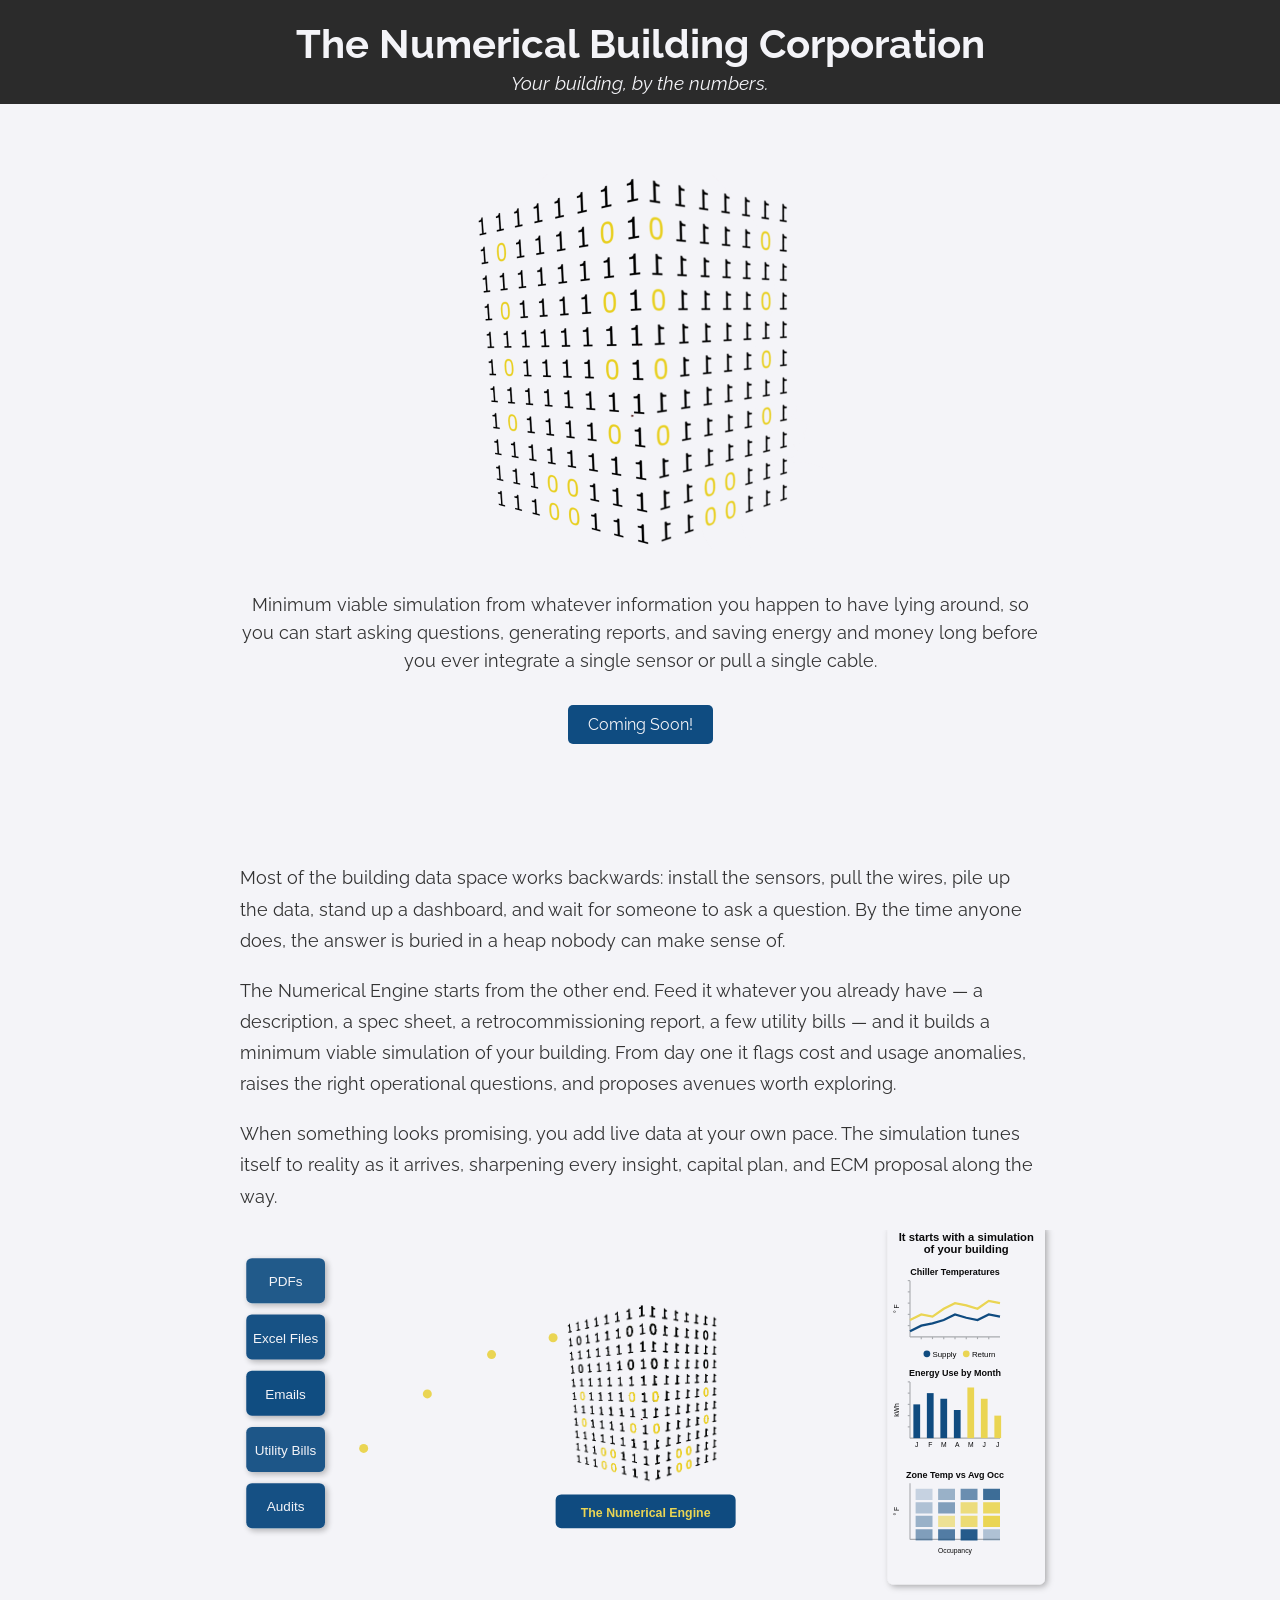
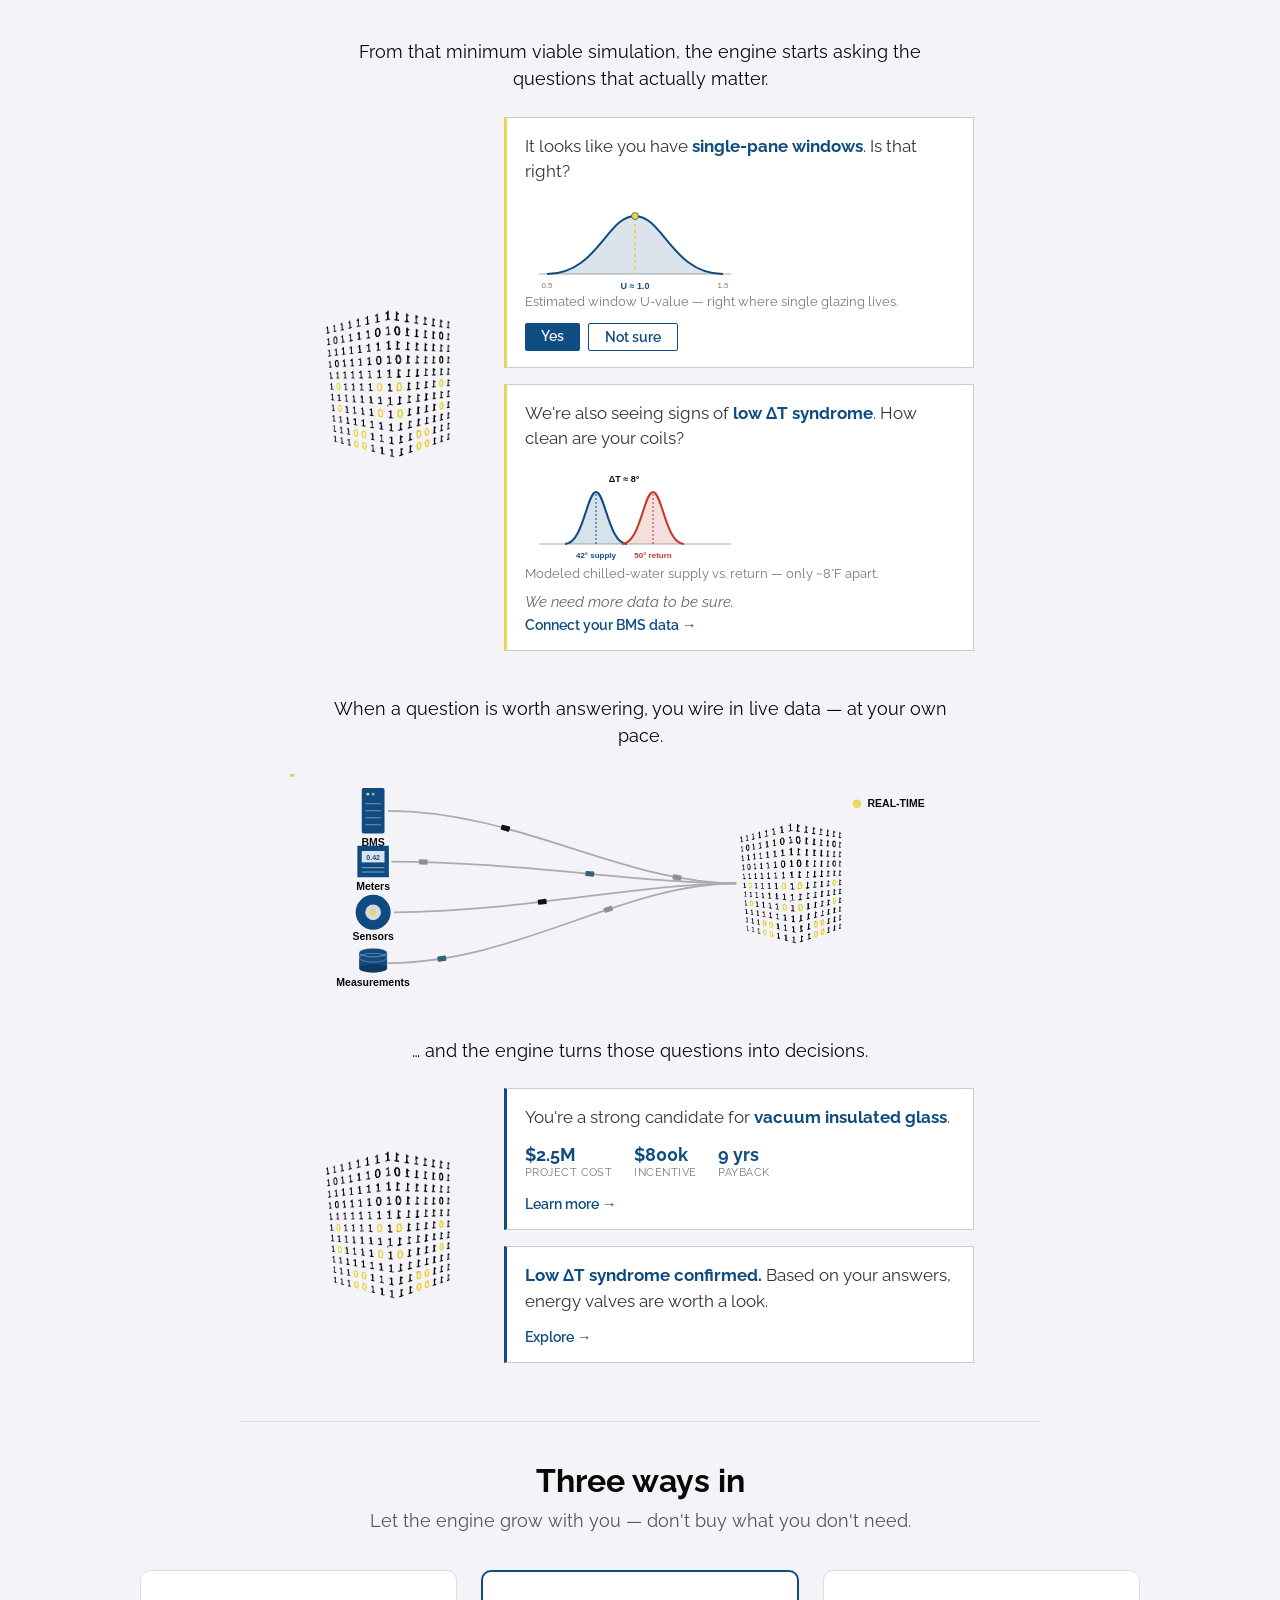
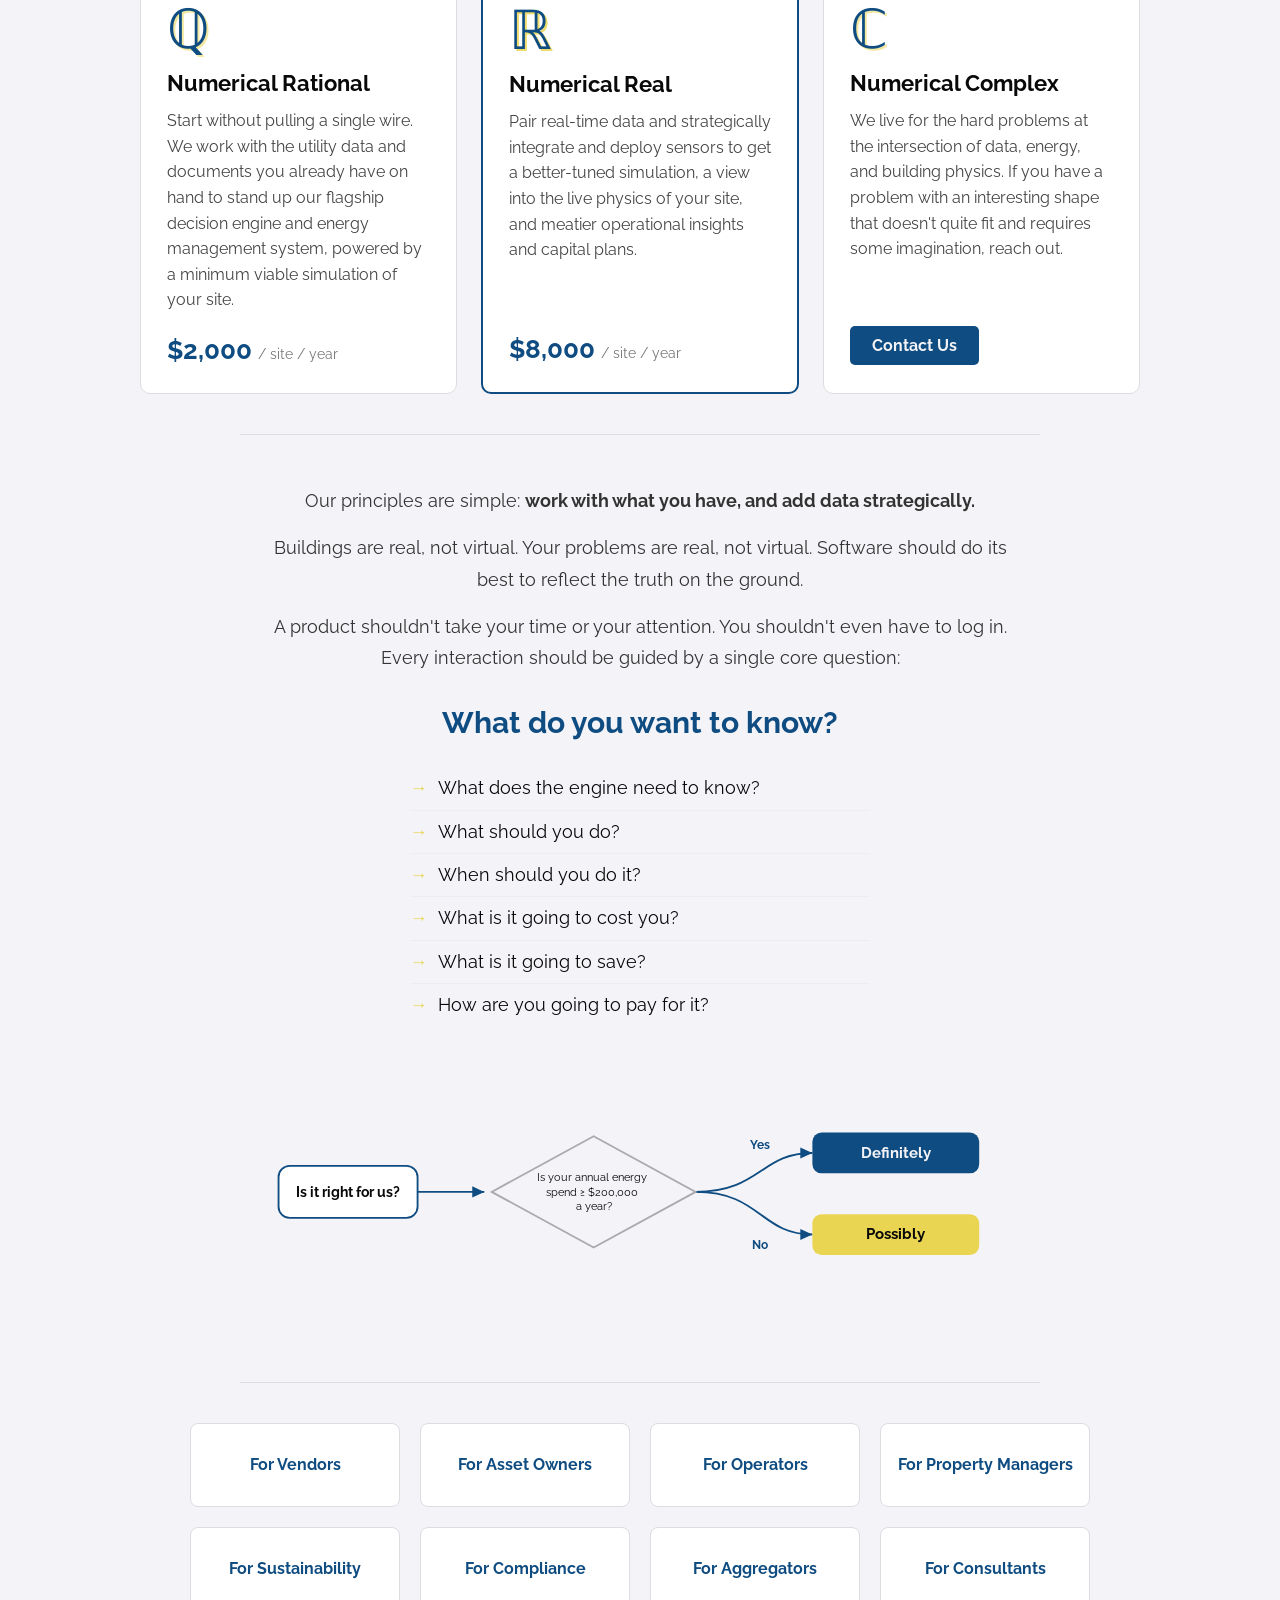
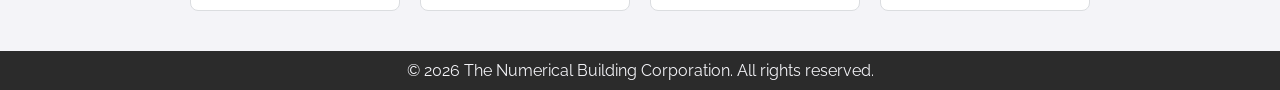
==== index.html @ 4b148f5a "Reword tiers subtitle Co-Authored-By: Claude Opus 4.8 (1M context) <noreply@anthropic.com>" ====
<!DOCTYPE html>
<html lang="en">
<head>
    <meta charset="UTF-8">
    <meta name="viewport" content="width=device-width, initial-scale=1.0">
    <title>The Numerical Building Corporation</title>
    <link href="https://fonts.googleapis.com/css2?family=Raleway:ital,wght@0,100..900;1,100..900&display=swap" rel="stylesheet">
    <link rel="icon" type="image/png" href="images/numbuco.png">
    <link rel="stylesheet" href="styles.css">
    <script>document.documentElement.classList.add('js');</script>
</head>
<body>
    <header>
        <h1>The Numerical Building Corporation</h1>
        <p>Your building, by the numbers.</p>
    </header>

    <div class="hero">
        <img width=375 height=375 src="images/numbuco.png" alt="Company Logo">
        <p>
            Minimum viable simulation from whatever information you happen to have lying around,
            so you can start asking questions, generating reports, and saving energy and money
            long before you ever integrate a single sensor or pull a single cable.
        </p>
        <div class="cta">
            <!-- <a href="https://app.numericalbuilding.com" target="_blank" >Try It Out</a> -->
            <a href="#">Coming Soon!</a>
        </div>
    </div>

    <div class="content engine-intro">
        <p>Most of the building data space works backwards: install the sensors, pull the wires, pile up the data, stand up a dashboard, and wait for someone to ask a question. By the time anyone does, the answer is buried in a heap nobody can make sense of.</p>
        <p>The Numerical Engine starts from the other end. Feed it whatever you already have &mdash; a description, a spec sheet, a retrocommissioning report, a few utility bills &mdash; and it builds a minimum viable simulation of your building. From day one it flags cost and usage anomalies, raises the right operational questions, and proposes avenues worth exploring.</p>
        <p>When something looks promising, you add live data at your own pace. The simulation tunes itself to reality as it arrives, sharpening every insight, capital plan, and ECM proposal along the way.</p>
    </div>

    <div class="engine-diagram">
        <svg viewBox="0 105 800 330" xmlns="http://www.w3.org/2000/svg">
            <defs>
              <!-- Gradients -->
              <linearGradient id="buildingGradient" x1="0%" y1="0%" x2="100%" y2="100%">
                <stop offset="0%" style="stop-color:#0F4B80;stop-opacity:1" />
                <stop offset="100%" style="stop-color:#09090A;stop-opacity:1" />
              </linearGradient>

              <!-- Animation paths -->
              <path id="dataPath1" d="M 120,150 C 220,150 300,200 400,225" fill="none" stroke="none"/>
              <path id="dataPath2" d="M 120,200 C 220,200 320,225 400,250" fill="none" stroke="none"/>
              <path id="dataPath3" d="M 120,250 C 220,250 320,250 400,275" fill="none" stroke="none"/>
              <path id="dataPath4" d="M 120,300 C 220,300 320,275 400,300" fill="none" stroke="none"/>
              <path id="dataPath5" d="M 120,350 C 220,350 320,300 400,325" fill="none" stroke="none"/>

              <path id="resultPath1" d="M 530,250 C 580,250 620,130 680,130" fill="none" stroke="none"/>
              <path id="resultPath2" d="M 530,250 C 580,250 620,210 680,210" fill="none" stroke="none"/>
              <path id="resultPath3" d="M 530,250 C 580,250 620,290 680,290" fill="none" stroke="none"/>

              <!-- Filter for shadows -->
              <filter id="shadow" x="-20%" y="-20%" width="140%" height="140%">
                <feDropShadow dx="2" dy="2" stdDeviation="3" flood-opacity="0.3"/>
              </filter>
            </defs>

            <!-- Background -->
            <rect x="0" y="0" width="800" height="500" fill="#F4F4F8" />

            <!-- Input data files -->
            <g class="input-data">
              <rect x="50" y="130" width="70" height="40" rx="5" fill="#0F4B80" filter="url(#shadow)">
                <animate attributeName="opacity" values="0.8;1;0.8" dur="3s" repeatCount="indefinite"/>
              </rect>
              <text x="85" y="155" font-family="Arial, sans-serif" font-size="12" text-anchor="middle" fill="#F4F4F8">PDFs</text>

              <rect x="50" y="180" width="70" height="40" rx="5" fill="#0F4B80" filter="url(#shadow)">
                <animate attributeName="opacity" values="0.8;1;0.8" dur="3.5s" repeatCount="indefinite"/>
              </rect>
              <text x="85" y="205" font-family="Arial, sans-serif" font-size="12" text-anchor="middle" fill="#F4F4F8">Excel Files</text>

              <rect x="50" y="230" width="70" height="40" rx="5" fill="#0F4B80" filter="url(#shadow)">
                <animate attributeName="opacity" values="0.8;1;0.8" dur="4s" repeatCount="indefinite"/>
              </rect>
              <text x="85" y="255" font-family="Arial, sans-serif" font-size="12" text-anchor="middle" fill="#F4F4F8">Emails</text>

              <rect x="50" y="280" width="70" height="40" rx="5" fill="#0F4B80" filter="url(#shadow)">
                <animate attributeName="opacity" values="0.8;1;0.8" dur="3.2s" repeatCount="indefinite"/>
              </rect>
              <text x="85" y="305" font-family="Arial, sans-serif" font-size="12" text-anchor="middle" fill="#F4F4F8">Utility Bills</text>

              <rect x="50" y="330" width="70" height="40" rx="5" fill="#0F4B80" filter="url(#shadow)">
                <animate attributeName="opacity" values="0.8;1;0.8" dur="3.7s" repeatCount="indefinite"/>
              </rect>
              <text x="85" y="355" font-family="Arial, sans-serif" font-size="12" text-anchor="middle" fill="#F4F4F8">Audits</text>
            </g>

            <g transform="translate(400, 250)">
            <image href="images/numbuco_anim.gif" width="160" height="160" x="-75" y="-80" z="1"/>
            <rect x="-75" y="90" width="160" height="30" rx="5" fill="#0F4B80"/>
            <text x="5" y="110" font-family="Arial, sans-serif" font-size="11" font-weight="bold" text-anchor="middle" fill="#EAD553">The Numerical Engine</text>
            </g>

            <!-- Output models - Building Visualization Section -->
            <g transform="translate(680, 130)">
              <!-- Section background with title -->
              <rect x="-60" y="-30" width="140" height="320" rx="5" fill="#F4F4F8" filter="url(#shadow)"/>
              <text x="10" y="-15" font-family="Arial, sans-serif" font-size="10" font-weight="bold" text-anchor="middle" fill="#09090A">It starts with a simulation</text>
              <text x="10" y="-5" font-family="Arial, sans-serif" font-size="10" font-weight="bold" text-anchor="middle" fill="#09090A">of your building</text>

              <!-- Chiller temperature line chart (first chart) -->
              <g transform="translate(-40, 20)">
                <text x="40" y="-5" font-family="Arial, sans-serif" font-size="8" font-weight="bold" text-anchor="middle" fill="#09090A">Chiller Temperatures</text>

                <!-- Axis lines -->
                <line x1="0" y1="0" x2="0" y2="50" stroke="#A9ABAF" stroke-width="1"/>
                <line x1="0" y1="50" x2="80" y2="50" stroke="#A9ABAF" stroke-width="1"/>
                <text x="-15" y="30" font-family="Arial, sans-serif" font-size="6" text-anchor="middle" fill="#09090A" transform="rotate(-90 -15,25)">&deg; F</text>

                <!-- Y-axis marks -->
                <line x1="-2" y1="0" x2="0" y2="0" stroke="#A9ABAF" stroke-width="1"/>
                <line x1="-2" y1="10" x2="0" y2="10" stroke="#A9ABAF" stroke-width="1"/>
                <line x1="-2" y1="20" x2="0" y2="20" stroke="#A9ABAF" stroke-width="1"/>
                <line x1="-2" y1="30" x2="0" y2="30" stroke="#A9ABAF" stroke-width="1"/>
                <line x1="-2" y1="40" x2="0" y2="40" stroke="#A9ABAF" stroke-width="1"/>

                <!-- X-axis marks -->
                <line x1="10" y1="50" x2="10" y2="52" stroke="#A9ABAF" stroke-width="1"/>
                <line x1="20" y1="50" x2="20" y2="52" stroke="#A9ABAF" stroke-width="1"/>
                <line x1="30" y1="50" x2="30" y2="52" stroke="#A9ABAF" stroke-width="1"/>
                <line x1="40" y1="50" x2="40" y2="52" stroke="#A9ABAF" stroke-width="1"/>
                <line x1="50" y1="50" x2="50" y2="52" stroke="#A9ABAF" stroke-width="1"/>
                <line x1="60" y1="50" x2="60" y2="52" stroke="#A9ABAF" stroke-width="1"/>
                <line x1="70" y1="50" x2="70" y2="52" stroke="#A9ABAF" stroke-width="1"/>

                <!-- Supply temp line -->
                <polyline points="0,35 10,30 20,32 30,25 40,20 50,22 60,25 70,18 80,20"
                        fill="none" stroke="#EAD553" stroke-width="2"/>

                <!-- Return temp line -->
                <polyline points="0,45 10,40 20,38 30,35 40,30 50,33 60,35 70,30 80,32"
                        fill="none" stroke="#0F4B80" stroke-width="2"/>

                <!-- Legend -->
                <circle cx="15" cy="65" r="3" fill="#0F4B80"/>
                <text x="20" y="67.5" font-family="Arial, sans-serif" font-size="7" fill="#09090A">Supply</text>

                <circle cx="50" cy="65" r="3" fill="#EAD553"/>
                <text x="55" y="67.5" font-family="Arial, sans-serif" font-size="7" fill="#09090A">Return</text>
              </g>

              <!-- Energy use bar chart (second chart) -->
              <g transform="translate(-40, 110)">
                <text x="40" y="-5" font-family="Arial, sans-serif" font-size="8" font-weight="bold" text-anchor="middle" fill="#09090A">Energy Use by Month</text>

                <!-- Axis lines -->
                <line x1="0" y1="0" x2="0" y2="50" stroke="#A9ABAF" stroke-width="1"/>
                <line x1="0" y1="50" x2="80" y2="50" stroke="#A9ABAF" stroke-width="1"/>
                <text x="-15" y="30" font-family="Arial, sans-serif" font-size="6" text-anchor="middle" fill="#09090A" transform="rotate(-90 -15,25)">kWh</text>

                <!-- Y-axis marks -->
                <line x1="-2" y1="0" x2="0" y2="0" stroke="#A9ABAF" stroke-width="1"/>
                <line x1="-2" y1="10" x2="0" y2="10" stroke="#A9ABAF" stroke-width="1"/>
                <line x1="-2" y1="20" x2="0" y2="20" stroke="#A9ABAF" stroke-width="1"/>
                <line x1="-2" y1="30" x2="0" y2="30" stroke="#A9ABAF" stroke-width="1"/>
                <line x1="-2" y1="40" x2="0" y2="40" stroke="#A9ABAF" stroke-width="1"/>

                <!-- X-axis labels (abbreviated month names) -->
                <text x="6" y="58" font-family="Arial, sans-serif" font-size="6" text-anchor="middle" fill="#09090A">J</text>
                <text x="18" y="58" font-family="Arial, sans-serif" font-size="6" text-anchor="middle" fill="#09090A">F</text>
                <text x="30" y="58" font-family="Arial, sans-serif" font-size="6" text-anchor="middle" fill="#09090A">M</text>
                <text x="42" y="58" font-family="Arial, sans-serif" font-size="6" text-anchor="middle" fill="#09090A">A</text>
                <text x="54" y="58" font-family="Arial, sans-serif" font-size="6" text-anchor="middle" fill="#09090A">M</text>
                <text x="66" y="58" font-family="Arial, sans-serif" font-size="6" text-anchor="middle" fill="#09090A">J</text>
                <text x="78" y="58" font-family="Arial, sans-serif" font-size="6" text-anchor="middle" fill="#09090A">J</text>

                <!-- Bars -->
                <rect x="3" y="20" width="6" height="30" fill="#0F4B80"/>
                <rect x="15" y="10" width="6" height="40" fill="#0F4B80"/>
                <rect x="27" y="15" width="6" height="35" fill="#0F4B80"/>
                <rect x="39" y="25" width="6" height="25" fill="#0F4B80"/>
                <rect x="51" y="5" width="6" height="45" fill="#EAD553"/>
                <rect x="63" y="15" width="6" height="35" fill="#EAD553"/>
                <rect x="75" y="30" width="6" height="20" fill="#EAD553"/>
              </g>

              <!-- Occupancy heatmap (third chart) -->
              <g transform="translate(-40, 200)">
                <text x="40" y="-5" font-family="Arial, sans-serif" font-size="8" font-weight="bold" text-anchor="middle" fill="#09090A">Zone Temp vs Avg Occ</text>

                <!-- Axis lines -->
                <line x1="0" y1="0" x2="0" y2="50" stroke="#A9ABAF" stroke-width="1"/>
                <line x1="0" y1="50" x2="80" y2="50" stroke="#A9ABAF" stroke-width="1"/>

                <!-- Axis labels -->
                <text x="-15" y="30" font-family="Arial, sans-serif" font-size="6" text-anchor="middle" fill="#09090A" transform="rotate(-90 -15,25)">&deg; F</text>
                <text x="40" y="62" font-family="Arial, sans-serif" font-size="6" text-anchor="middle" fill="#09090A">Occupancy</text>

                <!-- Heatmap cells - 4x4 grid -->
                <!-- Row 1 (highest temp) -->
                <rect x="5" y="5" width="15" height="10" fill="#0F4B80" opacity="0.2"/>
                <rect x="25" y="5" width="15" height="10" fill="#0F4B80" opacity="0.4"/>
                <rect x="45" y="5" width="15" height="10" fill="#0F4B80" opacity="0.6"/>
                <rect x="65" y="5" width="15" height="10" fill="#0F4B80" opacity="0.8"/>

                <!-- Row 2 -->
                <rect x="5" y="17" width="15" height="10" fill="#0F4B80" opacity="0.3"/>
                <rect x="25" y="17" width="15" height="10" fill="#0F4B80" opacity="0.5"/>
                <rect x="45" y="17" width="15" height="10" fill="#EAD553" opacity="0.7"/>
                <rect x="65" y="17" width="15" height="10" fill="#EAD553" opacity="0.9"/>

                <!-- Row 3 -->
                <rect x="5" y="29" width="15" height="10" fill="#0F4B80" opacity="0.4"/>
                <rect x="25" y="29" width="15" height="10" fill="#EAD553" opacity="0.6"/>
                <rect x="45" y="29" width="15" height="10" fill="#EAD553" opacity="0.8"/>
                <rect x="65" y="29" width="15" height="10" fill="#EAD553" opacity="1.0"/>

                <!-- Row 4 (lowest temp) -->
                <rect x="5" y="41" width="15" height="10" fill="#0F4B80" opacity="0.5"/>
                <rect x="25" y="41" width="15" height="10" fill="#0F4B80" opacity="0.7"/>
                <rect x="45" y="41" width="15" height="10" fill="#0F4B80" opacity="0.9"/>
                <rect x="65" y="41" width="15" height="10" fill="#0F4B80" opacity="0.3"/>

                <!-- Animated cell to show real-time data -->
                <rect x="45" y="17" width="15" height="10" fill="#EAD553">
                  <animate attributeName="opacity" values="0;0.9;0" dur="2s" repeatCount="indefinite"/>
                </rect>
              </g>
            </g>

            <!-- Data flowing animation -->
            <!-- PDF data -->
            <circle r="4" fill="#EAD553">
              <animateMotion dur="3s" repeatCount="indefinite" begin="0s">
                <mpath href="#dataPath1"/>
              </animateMotion>
            </circle>

            <!-- Excel data -->
            <circle r="4" fill="#EAD553">
              <animateMotion dur="3s" repeatCount="indefinite" begin="0.6s">
                <mpath href="#dataPath2"/>
              </animateMotion>
            </circle>

            <!-- Email data -->
            <circle r="4" fill="#EAD553">
              <animateMotion dur="3s" repeatCount="indefinite" begin="1.2s">
                <mpath href="#dataPath3"/>
              </animateMotion>
            </circle>

            <!-- Utility bill data -->
            <circle r="4" fill="#EAD553">
              <animateMotion dur="3s" repeatCount="indefinite" begin="1.8s">
                <mpath href="#dataPath4"/>
              </animateMotion>
            </circle>

            <!-- Audit data -->
            <circle r="4" fill="#EAD553">
              <animateMotion dur="3s" repeatCount="indefinite" begin="2.4s">
                <mpath href="#dataPath5"/>
              </animateMotion>
            </circle>

            <!-- Result data flowing to each chart -->
            <circle r="4" fill="#EAD553">
              <animateMotion dur="3s" repeatCount="indefinite" begin="3s">
                <mpath href="#resultPath1"/>
              </animateMotion>
            </circle>
            <circle r="4" fill="#EAD553">
              <animateMotion dur="3s" repeatCount="indefinite" begin="3.5s">
                <mpath href="#resultPath2"/>
              </animateMotion>
            </circle>
            <circle r="4" fill="#EAD553">
              <animateMotion dur="3s" repeatCount="indefinite" begin="4s">
                <mpath href="#resultPath3"/>
              </animateMotion>
            </circle>
          </svg>
    </div>

    <!-- ===== Scene: the engine surfaces questions ===== -->
    <section class="scene" data-animate>
        <p class="scene-caption">From that minimum viable simulation, the engine starts asking the questions that actually matter.</p>
        <div class="scene-stage">
            <div class="engine-core">
                <img src="images/numbuco_anim.gif" alt="The Numerical Engine">
            </div>
            <div class="bubbles">
                <div class="bubble reveal" style="--d:.15s">
                    <p class="bubble-text">It looks like you have <strong>single&#8209;pane windows</strong>. Is that right?</p>
                    <svg class="uchart" viewBox="0 0 220 96" xmlns="http://www.w3.org/2000/svg" role="img" aria-label="Estimated window U-value distribution, centered near 1.0">
                        <line x1="14" y1="78" x2="206" y2="78" stroke="#A9ABAF" stroke-width="1"/>
                        <path d="M22,78 C72,78 82,20 110,20 C138,20 148,78 198,78 Z" fill="#0F4B80" fill-opacity="0.15"/>
                        <path d="M22,78 C72,78 82,20 110,20 C138,20 148,78 198,78" fill="none" stroke="#0F4B80" stroke-width="2"/>
                        <line x1="110" y1="22" x2="110" y2="78" stroke="#EAD553" stroke-width="2" stroke-dasharray="3,3"/>
                        <circle cx="110" cy="20" r="3.5" fill="#EAD553" stroke="#09090A" stroke-width="0.5"/>
                        <text x="22" y="92" font-family="Arial, sans-serif" font-size="8" fill="#777" text-anchor="middle">0.5</text>
                        <text x="110" y="93" font-family="Arial, sans-serif" font-size="9" fill="#0F4B80" font-weight="bold" text-anchor="middle">U &#8776; 1.0</text>
                        <text x="198" y="92" font-family="Arial, sans-serif" font-size="8" fill="#777" text-anchor="middle">1.5</text>
                    </svg>
                    <p class="uchart-cap">Estimated window U&#8209;value &mdash; right where single glazing lives.</p>
                    <div class="bubble-actions"><span class="chip">Yes</span><span class="chip ghost">Not sure</span></div>
                </div>
                <div class="bubble reveal" style="--d:.6s">
                    <p class="bubble-text">We're also seeing signs of <strong>low &Delta;T syndrome</strong>. How clean are your coils?</p>
                    <svg class="uchart" viewBox="0 0 220 100" xmlns="http://www.w3.org/2000/svg" role="img" aria-label="Modeled chilled water supply distribution centered at 42 degrees and return centered at 50 degrees">
                        <line x1="14" y1="80" x2="206" y2="80" stroke="#A9ABAF" stroke-width="1"/>
                        <!-- supply (blue), centered at 42 F -->
                        <path d="M40,80 C58,80 62,28 71,28 C80,28 84,80 102,80 Z" fill="#0F4B80" fill-opacity="0.16"/>
                        <path d="M40,80 C58,80 62,28 71,28 C80,28 84,80 102,80" fill="none" stroke="#0F4B80" stroke-width="2"/>
                        <line x1="71" y1="30" x2="71" y2="80" stroke="#0F4B80" stroke-width="1" stroke-dasharray="2,2"/>
                        <!-- return (red), centered at 50 F -->
                        <path d="M97,80 C115,80 119,28 128,28 C137,28 141,80 159,80 Z" fill="#C0392B" fill-opacity="0.16"/>
                        <path d="M97,80 C115,80 119,28 128,28 C137,28 141,80 159,80" fill="none" stroke="#C0392B" stroke-width="2"/>
                        <line x1="128" y1="30" x2="128" y2="80" stroke="#C0392B" stroke-width="1" stroke-dasharray="2,2"/>
                        <!-- delta-T callout -->
                        <text x="99" y="18" font-family="Arial, sans-serif" font-size="9" font-weight="bold" fill="#09090A" text-anchor="middle">&Delta;T &#8776; 8&deg;</text>
                        <text x="71" y="94" font-family="Arial, sans-serif" font-size="8" font-weight="bold" fill="#0F4B80" text-anchor="middle">42&deg; supply</text>
                        <text x="128" y="94" font-family="Arial, sans-serif" font-size="8" font-weight="bold" fill="#C0392B" text-anchor="middle">50&deg; return</text>
                    </svg>
                    <p class="uchart-cap">Modeled chilled&#8209;water supply vs. return &mdash; only ~8&deg;F apart.</p>
                    <p class="bubble-note">We need more data to be sure.</p>
                    <span class="bubble-cta">Connect your BMS data &rarr;</span>
                </div>
            </div>
        </div>
    </section>

    <!-- ===== Scene: real-time data streams in ===== -->
    <section class="scene scene-live" data-animate>
        <p class="scene-caption">When a question is worth answering, you wire in live data &mdash; at your own pace.</p>
        <svg class="live-svg" viewBox="0 0 800 250" xmlns="http://www.w3.org/2000/svg">
            <defs>
                <!-- wires (also serve as motion paths) -->
                <path id="W1" d="M112,42  C 260,42  380,125 510,125" fill="none"/>
                <path id="W2" d="M116,100 C 260,100 400,125 510,125" fill="none"/>
                <path id="W3" d="M119,158 C 260,158 400,125 510,125" fill="none"/>
                <path id="W4" d="M112,216 C 260,216 380,125 510,125" fill="none"/>
            </defs>

            <!-- real-time indicator -->
            <circle cx="648" cy="34" r="5" fill="#EAD553"><animate attributeName="opacity" values="0.25;1;0.25" dur="1.4s" repeatCount="indefinite"/></circle>
            <text x="660" y="38" font-family="Arial, sans-serif" font-size="12" font-weight="bold" fill="#09090A">REAL-TIME</text>

            <!-- wires -->
            <use href="#W1" stroke="#A9ABAF" stroke-width="2" fill="none"/>
            <use href="#W2" stroke="#A9ABAF" stroke-width="2" fill="none"/>
            <use href="#W3" stroke="#A9ABAF" stroke-width="2" fill="none"/>
            <use href="#W4" stroke="#A9ABAF" stroke-width="2" fill="none"/>

            <!-- source hardware -->
            <g font-family="Arial, sans-serif" text-anchor="middle">
                <!-- BMS: tall gateway -->
                <rect x="82" y="16" width="26" height="52" rx="2" fill="#0F4B80"/>
                <circle cx="89" cy="23" r="1.6" fill="#EAD553"/>
                <circle cx="95" cy="23" r="1.6" fill="#A9ABAF"/>
                <line x1="86" y1="34" x2="104" y2="34" stroke="#F4F4F8" stroke-width="1" opacity="0.5"/>
                <line x1="86" y1="42" x2="104" y2="42" stroke="#F4F4F8" stroke-width="1" opacity="0.5"/>
                <line x1="86" y1="50" x2="104" y2="50" stroke="#F4F4F8" stroke-width="1" opacity="0.5"/>
                <line x1="86" y1="58" x2="104" y2="58" stroke="#F4F4F8" stroke-width="1" opacity="0.5"/>
                <text x="95" y="82" font-size="12" font-weight="bold" fill="#09090A">BMS</text>

                <!-- Meters: hard square with readout -->
                <rect x="77" y="82" width="36" height="36" fill="#0F4B80"/>
                <rect x="82" y="88" width="26" height="13" fill="#F4F4F8" opacity="0.9"/>
                <text x="95" y="98" font-size="8" font-weight="bold" fill="#0F4B80">0.42</text>
                <line x1="82" y1="107" x2="108" y2="107" stroke="#F4F4F8" stroke-width="1" opacity="0.6"/>
                <line x1="82" y1="112" x2="108" y2="112" stroke="#F4F4F8" stroke-width="1" opacity="0.6"/>
                <text x="95" y="132" font-size="12" font-weight="bold" fill="#09090A">Meters</text>

                <!-- Sensors: circular puck -->
                <circle cx="95" cy="158" r="20" fill="#0F4B80"/>
                <circle cx="95" cy="158" r="9" fill="#F4F4F8" opacity="0.85"/>
                <circle cx="95" cy="158" r="3.5" fill="#EAD553"/>
                <text x="95" y="190" font-size="12" font-weight="bold" fill="#09090A">Sensors</text>

                <!-- Measurements: data store -->
                <ellipse cx="95" cy="204" rx="16" ry="5" fill="#0F4B80"/>
                <rect x="79" y="204" width="32" height="18" fill="#0F4B80"/>
                <ellipse cx="95" cy="222" rx="16" ry="5" fill="#0b3a63"/>
                <ellipse cx="95" cy="210" rx="16" ry="5" fill="none" stroke="#F4F4F8" stroke-width="1" opacity="0.35"/>
                <ellipse cx="95" cy="204" rx="16" ry="5" fill="none" stroke="#F4F4F8" stroke-width="1" opacity="0.45"/>
                <text x="95" y="242" font-size="12" font-weight="bold" fill="#09090A">Measurements</text>
            </g>

            <!-- engine -->
            <image href="images/numbuco_anim.gif" x="505" y="55" width="140" height="140"/>

            <!-- data packets riding the wires, cycling the palette -->
            <g>
                <rect x="-5" y="-3" width="10" height="6" rx="1" fill="#0F4B80"><animate attributeName="fill" values="#0F4B80;#EAD553;#A9ABAF;#09090A;#0F4B80" dur="4s" repeatCount="indefinite"/><animateMotion dur="2.6s" repeatCount="indefinite" rotate="auto" begin="0s"><mpath href="#W1"/></animateMotion></rect>
                <rect x="-5" y="-3" width="10" height="6" rx="1" fill="#EAD553"><animate attributeName="fill" values="#EAD553;#A9ABAF;#09090A;#0F4B80;#EAD553" dur="4s" repeatCount="indefinite"/><animateMotion dur="2.6s" repeatCount="indefinite" rotate="auto" begin="1.3s"><mpath href="#W1"/></animateMotion></rect>

                <rect x="-5" y="-3" width="10" height="6" rx="1" fill="#A9ABAF"><animate attributeName="fill" values="#A9ABAF;#09090A;#0F4B80;#EAD553;#A9ABAF" dur="4s" repeatCount="indefinite"/><animateMotion dur="2.9s" repeatCount="indefinite" rotate="auto" begin="0.5s"><mpath href="#W2"/></animateMotion></rect>
                <rect x="-5" y="-3" width="10" height="6" rx="1" fill="#0F4B80"><animate attributeName="fill" values="#0F4B80;#EAD553;#A9ABAF;#09090A;#0F4B80" dur="4s" repeatCount="indefinite"/><animateMotion dur="2.9s" repeatCount="indefinite" rotate="auto" begin="1.9s"><mpath href="#W2"/></animateMotion></rect>

                <rect x="-5" y="-3" width="10" height="6" rx="1" fill="#EAD553"><animate attributeName="fill" values="#EAD553;#A9ABAF;#09090A;#0F4B80;#EAD553" dur="4s" repeatCount="indefinite"/><animateMotion dur="2.7s" repeatCount="indefinite" rotate="auto" begin="1s"><mpath href="#W3"/></animateMotion></rect>
                <rect x="-5" y="-3" width="10" height="6" rx="1" fill="#09090A"><animate attributeName="fill" values="#09090A;#0F4B80;#EAD553;#A9ABAF;#09090A" dur="4s" repeatCount="indefinite"/><animateMotion dur="2.7s" repeatCount="indefinite" rotate="auto" begin="2.4s"><mpath href="#W3"/></animateMotion></rect>

                <rect x="-5" y="-3" width="10" height="6" rx="1" fill="#0F4B80"><animate attributeName="fill" values="#0F4B80;#EAD553;#A9ABAF;#09090A;#0F4B80" dur="4s" repeatCount="indefinite"/><animateMotion dur="3.1s" repeatCount="indefinite" rotate="auto" begin="0.2s"><mpath href="#W4"/></animateMotion></rect>
                <rect x="-5" y="-3" width="10" height="6" rx="1" fill="#A9ABAF"><animate attributeName="fill" values="#A9ABAF;#09090A;#0F4B80;#EAD553;#A9ABAF" dur="4s" repeatCount="indefinite"/><animateMotion dur="3.1s" repeatCount="indefinite" rotate="auto" begin="1.7s"><mpath href="#W4"/></animateMotion></rect>
            </g>
        </svg>
    </section>

    <!-- ===== Scene: the engine answers ===== -->
    <section class="scene" data-animate>
        <p class="scene-caption">&hellip; and the engine turns those questions into decisions.</p>
        <div class="scene-stage">
            <div class="engine-core">
                <img src="images/numbuco_anim.gif" alt="The Numerical Engine">
            </div>
            <div class="bubbles">
                <div class="bubble answer reveal" style="--d:.15s">
                    <p class="bubble-text">You're a strong candidate for <strong>vacuum insulated glass</strong>.</p>
                    <div class="stat-row">
                        <span class="stat"><span class="v">$2.5M</span><span class="k">Project cost</span></span>
                        <span class="stat"><span class="v">$800k</span><span class="k">Incentive</span></span>
                        <span class="stat"><span class="v">9 yrs</span><span class="k">Payback</span></span>
                    </div>
                    <span class="bubble-cta">Learn more &rarr;</span>
                </div>
                <div class="bubble answer reveal" style="--d:.6s">
                    <p class="bubble-text"><strong>Low &Delta;T syndrome confirmed.</strong> Based on your answers, energy valves are worth a look.</p>
                    <span class="bubble-cta">Explore &rarr;</span>
                </div>
            </div>
        </div>
    </section>

    <hr>

    <div class="tiers">
        <h2 class="tiers-title">Three ways in</h2>
        <p class="tiers-sub">Let the engine grow with you &mdash; don't buy what you don't need.</p>

        <div class="tier-grid">
            <div class="tier">
                <span class="tier-glyph">&#x211A;</span>
                <h3>Numerical Rational</h3>
                <p class="tier-blurb">Start without pulling a single wire. We work with the utility data and documents you already have on hand to stand up our flagship decision engine and energy management system, powered by a minimum viable simulation of your site.</p>
                <p class="tier-price">$2,000 <span>/ site / year</span></p>
            </div>

            <div class="tier tier-featured">
                <span class="tier-glyph">&#x211D;</span>
                <h3>Numerical Real</h3>
                <p class="tier-blurb">Pair real-time data and strategically integrate and deploy sensors to get a better-tuned simulation, a view into the live physics of your site, and meatier operational insights and capital plans.</p>
                <p class="tier-price">$8,000 <span>/ site / year</span></p>
            </div>

            <div class="tier">
                <span class="tier-glyph">&#x2102;</span>
                <h3>Numerical Complex</h3>
                <p class="tier-blurb">We live for the hard problems at the intersection of data, energy, and building physics. If you have a problem with an interesting shape that doesn't quite fit and requires some imagination, reach out.</p>
                <p class="tier-price tier-price-contact"><a href="mailto:chris@numericalbuilding.com">Contact Us</a></p>
            </div>
        </div>
    </div>

    <hr>

    <!-- ===== Closing principles ===== -->
    <section class="principles" data-animate>
        <p class="reveal" style="--d:.05s">Our principles are simple: <strong>work with what you have, and add data strategically.</strong></p>
        <p class="reveal" style="--d:.2s">Buildings are real, not virtual. Your problems are real, not virtual. Software should do its best to reflect the truth on the ground.</p>
        <p class="reveal" style="--d:.35s">A product shouldn't take your time or your attention. You shouldn't even have to log in. Every interaction should be guided by a single core question:</p>
        <p class="core-question reveal" style="--d:.5s">What do you want to know?</p>
        <ul class="question-ladder reveal" style="--d:.65s">
            <li>What does the engine need to know?</li>
            <li>What should you do?</li>
            <li>When should you do it?</li>
            <li>What is it going to cost you?</li>
            <li>What is it going to save?</li>
            <li>How are you going to pay for it?</li>
        </ul>
    </section>

    <!-- ===== Silly needs-assessment flowchart ===== -->
    <section class="scene flowchart-scene" data-animate>
        <svg class="flow-svg reveal" viewBox="0 0 820 280" xmlns="http://www.w3.org/2000/svg">
            <defs>
                <marker id="arrow" markerWidth="9" markerHeight="9" refX="6.5" refY="3" orient="auto">
                    <path d="M0,0 L6.5,3 L0,6 Z" fill="#0f4c81"/>
                </marker>
            </defs>

            <!-- connectors -->
            <path class="flow-line" d="M170,138 L242,138" fill="none" stroke="#0f4c81" stroke-width="2" marker-end="url(#arrow)"/>
            <path class="flow-line" d="M470,138 C 540,138 540,96 596,96" fill="none" stroke="#0f4c81" stroke-width="2" marker-end="url(#arrow)"/>
            <path class="flow-line" d="M470,138 C 540,138 540,184 596,184" fill="none" stroke="#0f4c81" stroke-width="2" marker-end="url(#arrow)"/>

            <!-- branch labels -->
            <text x="540" y="92" font-family="'Raleway', sans-serif" font-size="13" font-weight="700" fill="#0f4c81" text-anchor="middle">Yes</text>
            <text x="540" y="200" font-family="'Raleway', sans-serif" font-size="13" font-weight="700" fill="#0f4c81" text-anchor="middle">No</text>

            <!-- start node -->
            <rect x="20" y="110" width="150" height="56" rx="12" fill="#fff" stroke="#0f4c81" stroke-width="2"/>
            <text x="95" y="143" font-family="'Raleway', sans-serif" font-size="15" font-weight="700" fill="#09090A" text-anchor="middle">Is it right for us?</text>

            <!-- decision diamond -->
            <polygon points="360,78 470,138 360,198 250,138" fill="#F4F4F8" stroke="#A9ABAF" stroke-width="2"/>
            <text font-family="'Raleway', sans-serif" font-size="12" fill="#09090A" text-anchor="middle">
                <tspan x="360" y="126">Is your annual energy</tspan>
                <tspan x="360" y="142">spend &#8805; $200,000</tspan>
                <tspan x="360" y="158">a year?</tspan>
            </text>

            <!-- outcomes -->
            <rect x="596" y="74" width="180" height="44" rx="10" fill="#0f4c81"/>
            <text x="686" y="101" font-family="'Raleway', sans-serif" font-size="16" font-weight="700" fill="#F4F4F8" text-anchor="middle">Definitely</text>

            <rect x="596" y="162" width="180" height="44" rx="10" fill="#EAD553"/>
            <text x="686" y="189" font-family="'Raleway', sans-serif" font-size="16" font-weight="700" fill="#09090A" text-anchor="middle">Possibly</text>
        </svg>
    </section>

    <hr>

    <div class="section-cards">
        <div class="section-card"><h3>For Vendors</h3></div>
        <div class="section-card"><h3>For Asset Owners</h3></div>
        <div class="section-card"><h3>For Operators</h3></div>
        <div class="section-card"><h3>For Property Managers</h3></div>
        <div class="section-card"><h3>For Sustainability</h3></div>
        <div class="section-card"><h3>For Compliance</h3></div>
        <div class="section-card"><h3>For Aggregators</h3></div>
        <div class="section-card"><h3>For Consultants</h3></div>

        <div class="section-merge" aria-hidden="true">
            <h3>For Everyone</h3>
        </div>
    </div>

    <footer>
        <p>&copy; 2026 The Numerical Building Corporation. All rights reserved.</p>
    </footer>

    <script>
        (function () {
            var animated = document.querySelectorAll('[data-animate]');
            if (!('IntersectionObserver' in window)) {
                animated.forEach(function (el) { el.classList.add('in-view'); });
                return;
            }
            var io = new IntersectionObserver(function (entries) {
                entries.forEach(function (e) {
                    if (e.isIntersecting) {
                        e.target.classList.add('in-view');
                        io.unobserve(e.target);
                    }
                });
            }, { threshold: 0.2 });
            animated.forEach(function (el) { io.observe(el); });
        })();
    </script>
</body>
</html>
---- styles.css ----
/* ===== Base / Reset ===== */
body {
    font-family: 'Raleway', sans-serif;
    margin: 0;
    padding: 0;
    background-color: #f4f4f8;
    color: #333;
}

/* ===== Header ===== */
header {
    background-color: #2b2b2b;
    color: #f4f4f8;
    padding: 20px 10px 10px;
    text-align: center;
}

header h1 {
    font-size: 2.5rem;
    margin: 0;
}

header > p {
    font-size: 1.2rem;
    margin: 5px 0 0;
    font-style: italic;
}

/* ===== Navigation ===== */
nav {
    margin-top: 15px;
    display: flex;
    justify-content: center;
    gap: 8px;
    flex-wrap: wrap;
}

nav a {
    color: #f4f4f8;
    text-decoration: none;
    padding: 8px 18px;
    font-size: 0.95rem;
    border-radius: 4px;
    transition: background-color 0.2s;
}

nav a:hover,
nav a.active {
    background-color: #0f4c81;
}

/* ===== Main content areas ===== */
.hero {
    max-width: 800px;
    margin: 30px auto;
    padding: 20px;
    text-align: center;
}

.hero p {
    font-size: 1.1rem;
    line-height: 1.6;
}

.content {
    max-width: 800px;
    margin: 30px auto;
    padding: 20px;
}

.content p {
    font-size: 1.15rem;
    line-height: 1.7;
}

.content h2 {
    font-size: 1.8rem;
    color: #09090A;
    margin-top: 50px;
    margin-bottom: 10px;
}

.content h3 {
    font-size: 1.3rem;
    color: #0f4c81;
    margin-top: 35px;
    margin-bottom: 8px;
}

.content ul {
    font-size: 1.1rem;
    line-height: 1.8;
    padding-left: 25px;
}

/* ===== Engine intro + diagram (kept tight together) ===== */
.engine-intro {
    margin-bottom: 0;
    padding-bottom: 0;
}

.engine-diagram {
    max-width: 900px;
    margin: 0 auto;
    padding: 0 20px 10px;
}

.engine-diagram svg {
    display: block;
    width: 100%;
    height: auto;
}

/* ===== Page hero (for sub-pages) ===== */
.page-hero {
    max-width: 800px;
    margin: 40px auto 20px;
    padding: 20px;
    text-align: center;
}

.page-hero h2 {
    font-size: 2rem;
    color: #09090A;
    margin: 0 0 10px;
}

.page-hero p {
    font-size: 1.2rem;
    line-height: 1.6;
    color: #555;
}

/* ===== Section cards (for linking to sub-sections) ===== */
.section-cards {
    position: relative;
    display: flex;
    gap: 20px;
    flex-wrap: wrap;
    justify-content: center;
    margin: 40px auto;
    max-width: 900px;
    padding: 0 20px;
}

.section-card {
    flex: 1 1 150px;
    max-width: 190px;
    display: flex;
    align-items: center;
    justify-content: center;
    min-height: 54px;
    background: #fff;
    border: 1px solid #dbdde0;
    border-radius: 8px;
    padding: 14px 16px;
    text-align: center;
    text-decoration: none;
    color: #333;
    cursor: pointer;
    transition: border-color 0.2s, box-shadow 0.2s,
                transform 0.45s cubic-bezier(0.4, 0, 0.2, 1), opacity 0.35s ease;
}

.section-card:hover {
    border-color: #0f4c81;
    box-shadow: 0 2px 12px rgba(15, 76, 129, 0.12);
}

/* ===== "For Everyone" merge interaction ===== */
/* On hovering anywhere in the row, all the buttons fade and shrink toward
   the center while a single button expands in over them. */
.section-cards:hover .section-card {
    opacity: 0;
    transform: scale(0.85);
    border-color: #dbdde0;
    box-shadow: none;
    pointer-events: none;
}

/* The merged button overlay */
.section-merge {
    position: absolute;
    top: 0;
    bottom: 0;
    left: 20px;
    right: 20px;
    display: flex;
    flex-direction: column;
    align-items: center;
    justify-content: center;
    padding: 20px 30px;
    text-align: center;
    text-decoration: none;
    background: #0f4c81;
    border-radius: 8px;
    box-shadow: 0 6px 22px rgba(15, 76, 129, 0.22);
    opacity: 0;
    transform: scaleX(0.5);
    pointer-events: none;
    transition: opacity 0.35s ease 0.08s,
                transform 0.45s cubic-bezier(0.4, 0, 0.2, 1);
}

.section-cards:hover .section-merge {
    opacity: 1;
    transform: scaleX(1);
    pointer-events: auto;
}

.section-merge h3 {
    color: #EAD553;
    font-size: 1.6rem;
    margin: 0 0 8px;
}

.section-merge p {
    color: #f4f4f8;
    font-size: 1.05rem;
    line-height: 1.5;
    margin: 0;
    max-width: 440px;
}

.section-card h3 {
    font-size: 1.02rem;
    color: #0f4c81;
    margin: 0;
    line-height: 1.25;
}

/* ===== CTA ===== */
.cta {
    margin: 30px 0;
}

.cta a {
    display: inline-block;
    background-color: #0f4c81;
    color: #f4f4f8;
    text-decoration: none;
    padding: 10px 20px;
    font-size: 1rem;
    border-radius: 5px;
}

.cta a:hover {
    background-color: #0a3559;
}

/* ===== Dividers ===== */
hr {
    border: none;
    border-top: 1px solid #dbdde0;
    margin: 40px auto;
    max-width: 800px;
}

/* ===== Sub-section divider ===== */
.section-divider {
    width: 60px;
    height: 3px;
    background-color: #EAD553;
    border: none;
    margin: 50px auto 40px;
    border-radius: 2px;
}

/* ===== Pricing tiers ===== */
.tiers {
    max-width: 1000px;
    margin: 40px auto;
    padding: 0 20px;
    text-align: center;
}

.tiers-title {
    font-size: 2rem;
    color: #09090A;
    margin: 0 0 8px;
}

.tiers-sub {
    font-size: 1.1rem;
    color: #555;
    line-height: 1.6;
    max-width: 620px;
    margin: 0 auto 35px;
}

.tier-grid {
    display: flex;
    gap: 24px;
    flex-wrap: wrap;
    justify-content: center;
    align-items: stretch;
}

.tier {
    flex: 1 1 260px;
    max-width: 320px;
    display: flex;
    flex-direction: column;
    background: #fff;
    border: 1px solid #dbdde0;
    border-radius: 10px;
    padding: 32px 26px 28px;
    text-align: left;
    transition: border-color 0.2s, box-shadow 0.2s, transform 0.2s;
}

.tier:hover {
    border-color: #0f4c81;
    box-shadow: 0 4px 18px rgba(15, 76, 129, 0.14);
    transform: translateY(-3px);
}

/* Blackboard-bold glyph (Q, R, C) in the Numerical Building style */
.tier-glyph {
    font-family: 'Cambria Math', 'Latin Modern Math', Georgia, 'Times New Roman', serif;
    font-size: 3.4rem;
    line-height: 1;
    color: #0f4c81;
    display: block;
    margin-bottom: 14px;
    /* subtle yellow underglow to echo the brand accent */
    text-shadow: 2px 2px 0 rgba(234, 213, 83, 0.55);
}

.tier h3 {
    font-size: 1.35rem;
    color: #09090A;
    margin: 0 0 12px;
    font-weight: 700;
}

.tier-blurb {
    font-size: 1rem;
    line-height: 1.6;
    color: #444;
    margin: 0 0 22px;
    flex-grow: 1;
}

.tier-price {
    font-size: 1.6rem;
    font-weight: 700;
    color: #0f4c81;
    margin: 0;
}

.tier-price span {
    font-size: 0.85rem;
    font-weight: 400;
    color: #777;
    white-space: nowrap;
}

.tier-price-contact a {
    display: inline-block;
    background-color: #0f4c81;
    color: #f4f4f8;
    text-decoration: none;
    padding: 10px 22px;
    font-size: 1rem;
    border-radius: 5px;
    transition: background-color 0.2s;
}

.tier-price-contact a:hover {
    background-color: #0a3559;
}

/* Featured (middle) tier */
.tier-featured {
    border-color: #0f4c81;
    border-width: 2px;
    position: relative;
}

.tier-featured .tier-glyph {
    color: #0f4c81;
    text-shadow: 2px 2px 0 rgba(234, 213, 83, 0.85);
}

/* ===== Narrative scenes (questions / live data / answers) ===== */
.scene {
    max-width: 920px;
    margin: 8px auto;
    padding: 18px 20px;
}

.scene-caption {
    text-align: center;
    font-size: 1.15rem;
    line-height: 1.5;
    color: #09090A;
    max-width: 640px;
    margin: 0 auto 24px;
}

.scene-stage {
    display: flex;
    align-items: center;
    justify-content: center;
    gap: 28px;
    flex-wrap: wrap;
}

.engine-core {
    flex: 0 0 auto;
    width: 170px;
    text-align: center;
}

.engine-core img {
    width: 150px;
    height: 150px;
    margin: 0 auto;
    display: block;
}

.engine-label {
    display: inline-block;
    font-size: 0.78rem;
    font-weight: 700;
    letter-spacing: 0.03em;
    color: #f4f4f8;
    background: #0f4c81;
    border-radius: 5px;
    padding: 4px 12px;
    margin-top: -6px;
}

.bubbles {
    flex: 1 1 380px;
    max-width: 470px;
    display: flex;
    flex-direction: column;
    gap: 16px;
}

.bubble {
    background: #fff;
    border: 1px solid #c9ccd2;
    border-left: 3px solid #EAD553;
    border-radius: 0;
    padding: 16px 18px;
    box-shadow: none;
}

.bubble.answer {
    border-left-color: #0f4c81;
}

.bubble-text {
    font-size: 1.05rem;
    line-height: 1.5;
    margin: 0;
    color: #333;
}

.bubble-text strong {
    color: #0f4c81;
}

.uchart {
    width: 220px;
    max-width: 100%;
    height: auto;
    display: block;
    margin: 12px 0 2px;
}

.uchart-cap {
    font-size: 0.8rem;
    color: #777;
    margin: 0;
}

.bubble-actions {
    margin-top: 14px;
    display: flex;
    gap: 8px;
}

.chip {
    font-size: 0.85rem;
    font-weight: 600;
    padding: 5px 16px;
    border-radius: 2px;
    background: #0f4c81;
    color: #f4f4f8;
    cursor: pointer;
}

.chip.ghost {
    background: transparent;
    color: #0f4c81;
    border: 1px solid #0f4c81;
}

.bubble-note {
    font-size: 0.92rem;
    font-style: italic;
    color: #666;
    margin: 12px 0 0;
}

.bubble-note + .bubble-cta {
    margin-top: 6px;
}

.bubble-cta {
    display: inline-block;
    margin-top: 14px;
    font-size: 0.9rem;
    font-weight: 600;
    color: #0f4c81;
    cursor: pointer;
}

.bubble-cta:hover {
    text-decoration: underline;
}

.stat-row {
    display: flex;
    gap: 22px;
    flex-wrap: wrap;
    margin: 14px 0 2px;
}

.stat .v {
    display: block;
    font-size: 1.15rem;
    font-weight: 700;
    color: #0f4c81;
}

.stat .k {
    display: block;
    font-size: 0.7rem;
    text-transform: uppercase;
    letter-spacing: 0.04em;
    color: #777;
}

/* Live-data scene */
.live-svg {
    display: block;
    width: 100%;
    max-width: 700px;
    height: auto;
    margin: 0 auto;
}

/* ===== Closing principles ===== */
.principles {
    max-width: 760px;
    margin: 10px auto;
    padding: 10px 20px;
    text-align: center;
}

.principles p {
    font-size: 1.15rem;
    line-height: 1.7;
    color: #333;
    margin: 0 0 16px;
}

.principles .core-question {
    font-size: 1.9rem;
    font-weight: 700;
    color: #0f4c81;
    margin: 24px 0 18px;
}

.question-ladder {
    list-style: none;
    padding: 0;
    margin: 0 auto;
    max-width: 460px;
    text-align: left;
}

.question-ladder li {
    font-size: 1.1rem;
    line-height: 1.5;
    color: #09090A;
    padding: 8px 0 8px 28px;
    position: relative;
    border-bottom: 1px solid #ececf1;
}

.question-ladder li:last-child {
    border-bottom: none;
}

.question-ladder li::before {
    content: "\2192";  /* → */
    position: absolute;
    left: 0;
    color: #EAD553;
    font-weight: 700;
}

/* Flowchart scene */
.flow-svg {
    display: block;
    width: 100%;
    max-width: 760px;
    height: auto;
    margin: 0 auto;
}

/* ===== Scroll-reveal animation ===== */
.js .reveal {
    opacity: 0;
}

.in-view .reveal {
    animation: bubbleIn 0.6s ease forwards;
    animation-delay: var(--d, 0s);
}

@keyframes bubbleIn {
    from { opacity: 0; transform: translateY(16px) scale(0.985); }
    to   { opacity: 1; transform: translateY(0) scale(1); }
}

.flow-line {
    stroke-dasharray: 320;
}

.js .flow-line {
    stroke-dashoffset: 320;
}

.in-view .flow-line {
    animation: flowDraw 0.9s ease forwards 0.35s;
}

@keyframes flowDraw {
    to { stroke-dashoffset: 0; }
}

@media (prefers-reduced-motion: reduce) {
    .js .reveal { opacity: 1; }
    .in-view .reveal { animation: none; }
    .js .flow-line { stroke-dashoffset: 0; }
    .in-view .flow-line { animation: none; }
}

/* ===== Footer ===== */
footer {
    background-color: #2b2b2b;
    color: #f4f4f8;
    text-align: center;
    padding: 10px 0;
    margin-top: 30px;
}

footer p {
    margin: 0;
}

/* ===== Images ===== */
img {
    max-width: 100%;
    height: auto;
    margin: 20px 0;
}

/* ===== Stub / Coming Soon ===== */
.stub {
    text-align: center;
    padding: 60px 20px;
    max-width: 600px;
    margin: 0 auto;
}

.stub p {
    font-size: 1.2rem;
    color: #555;
    line-height: 1.6;
}
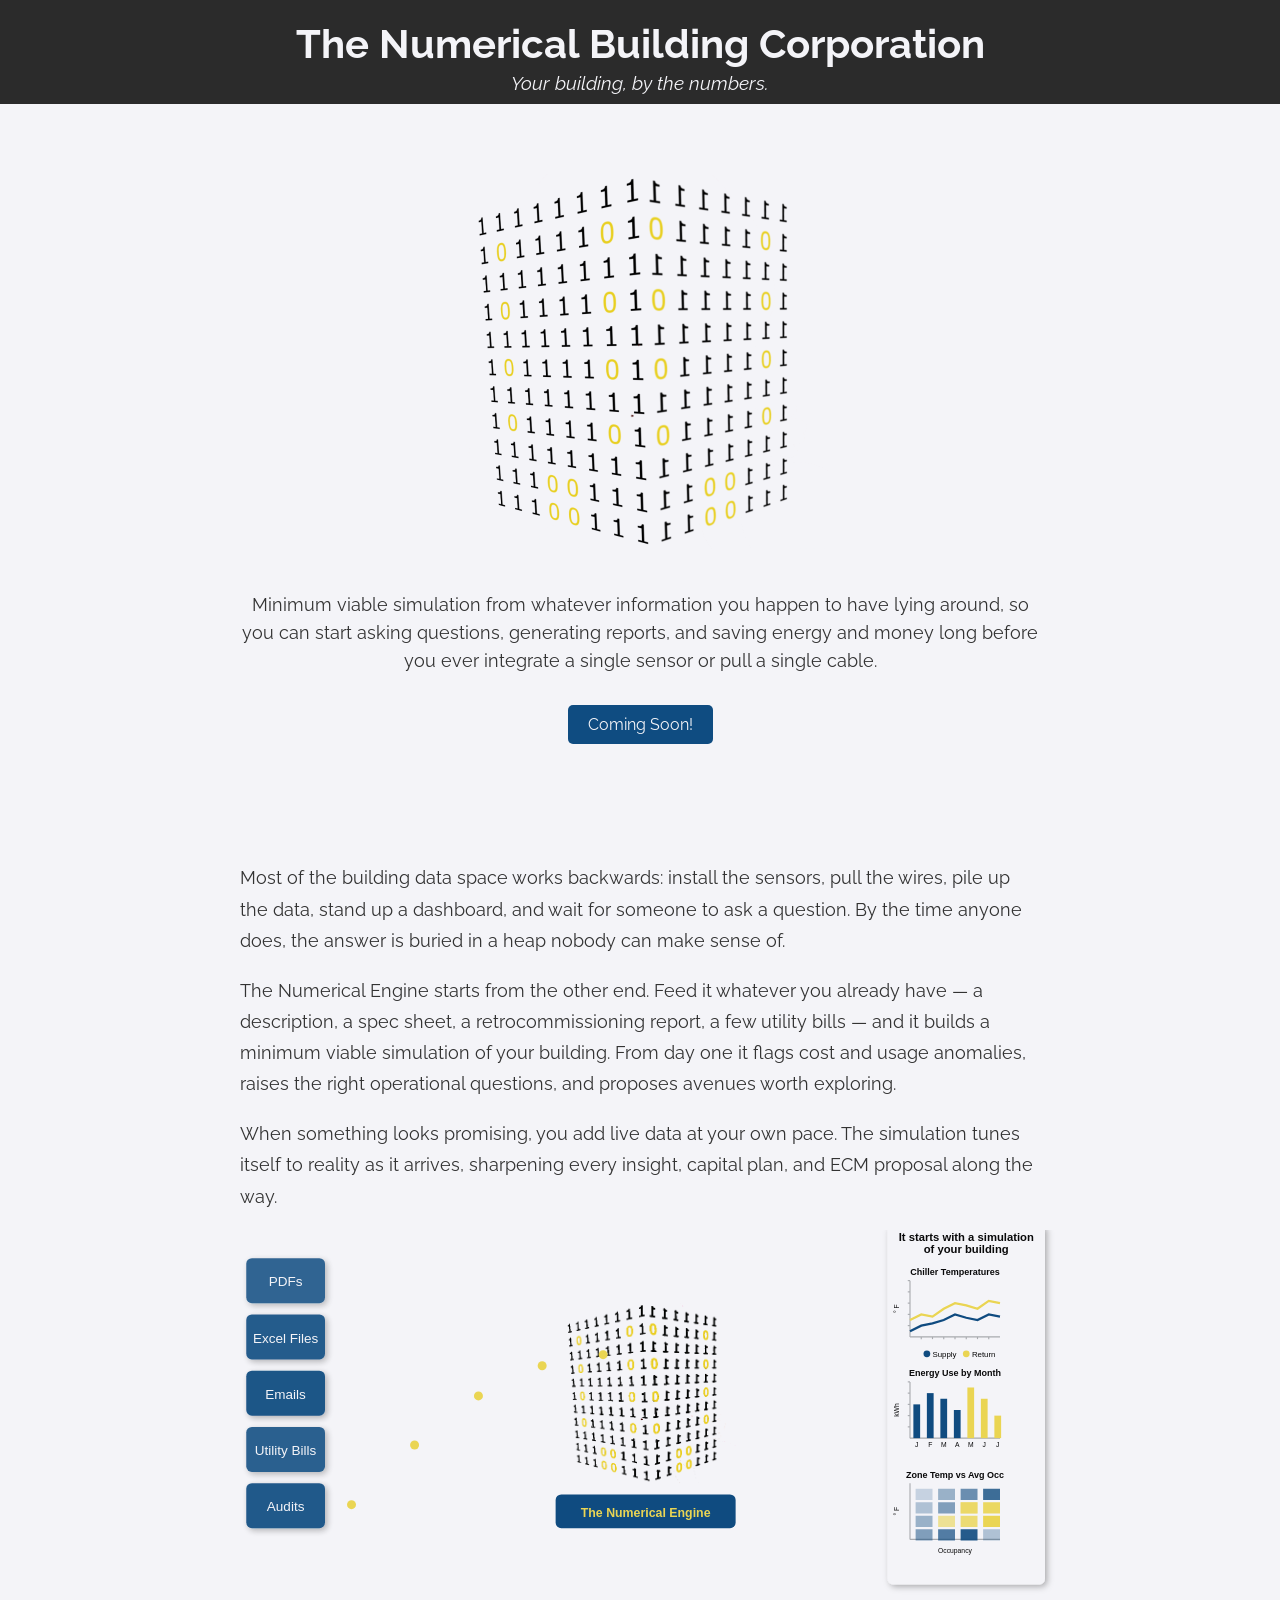
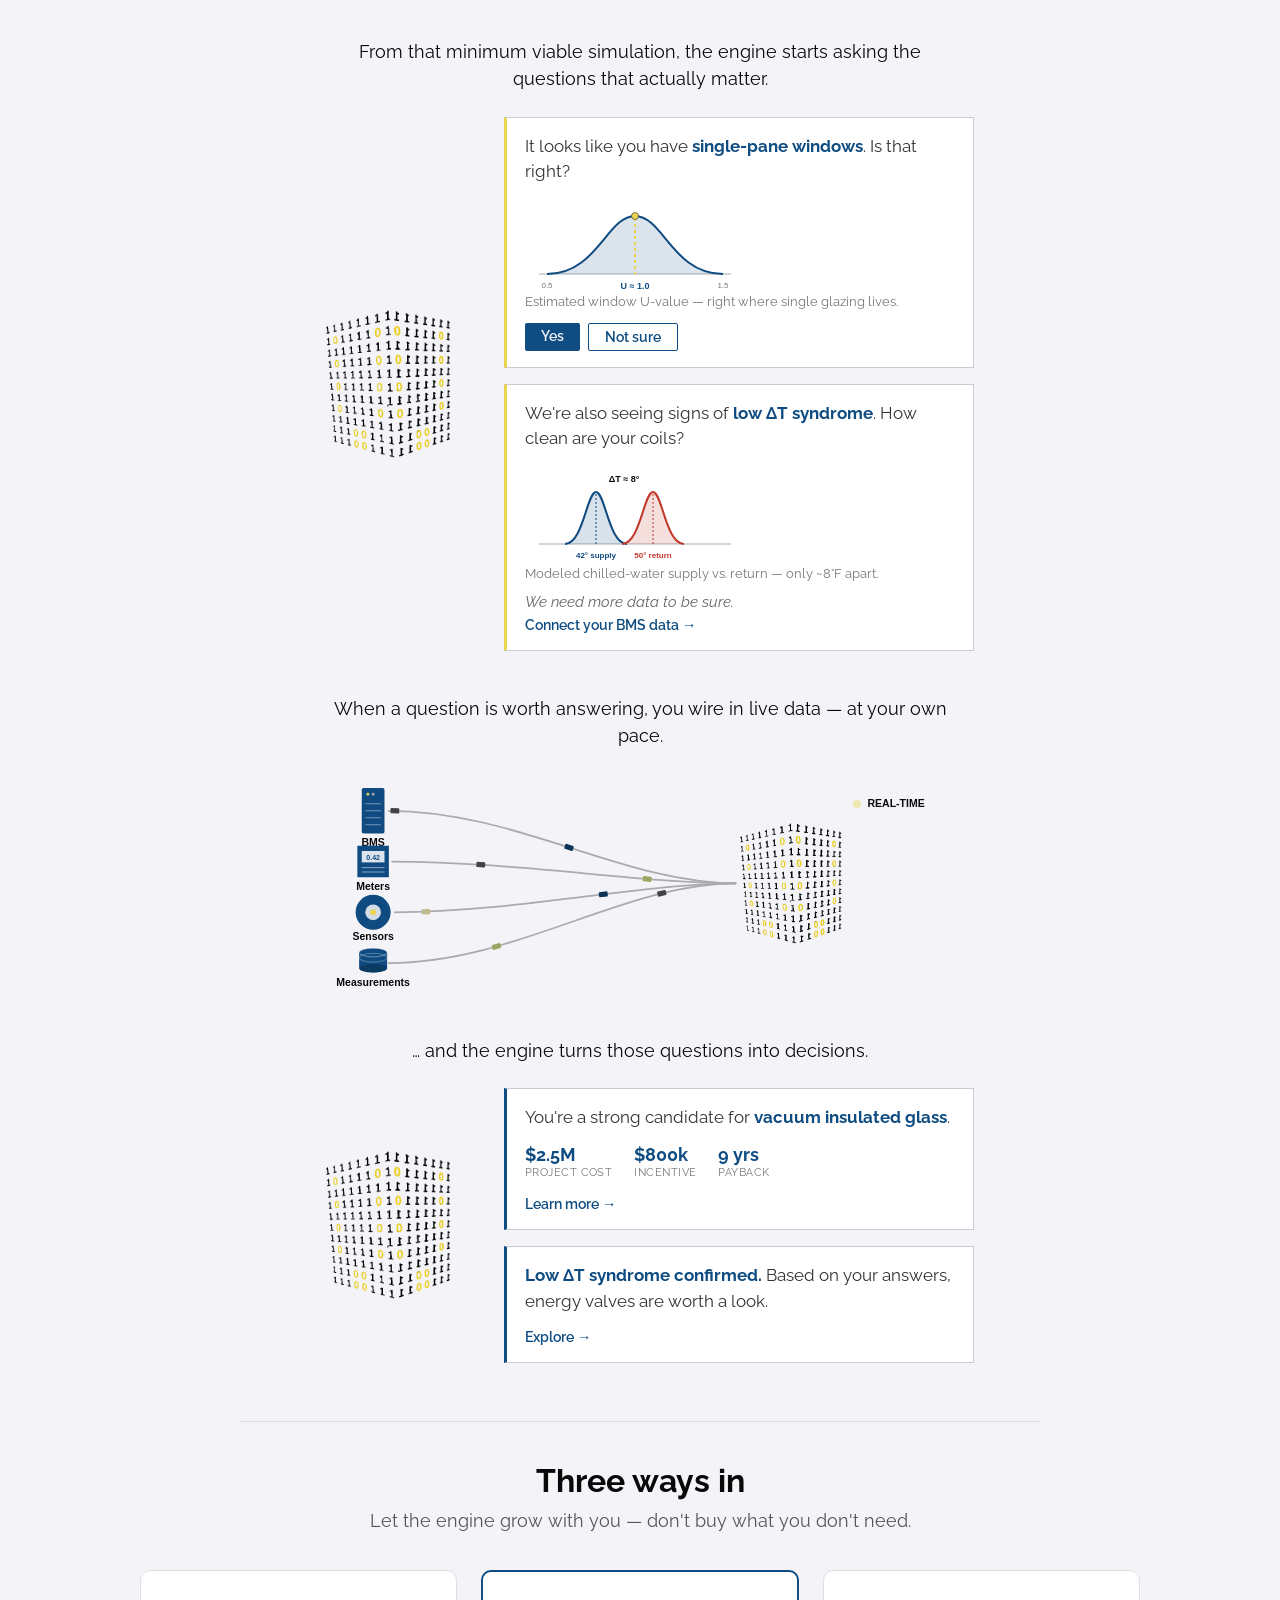
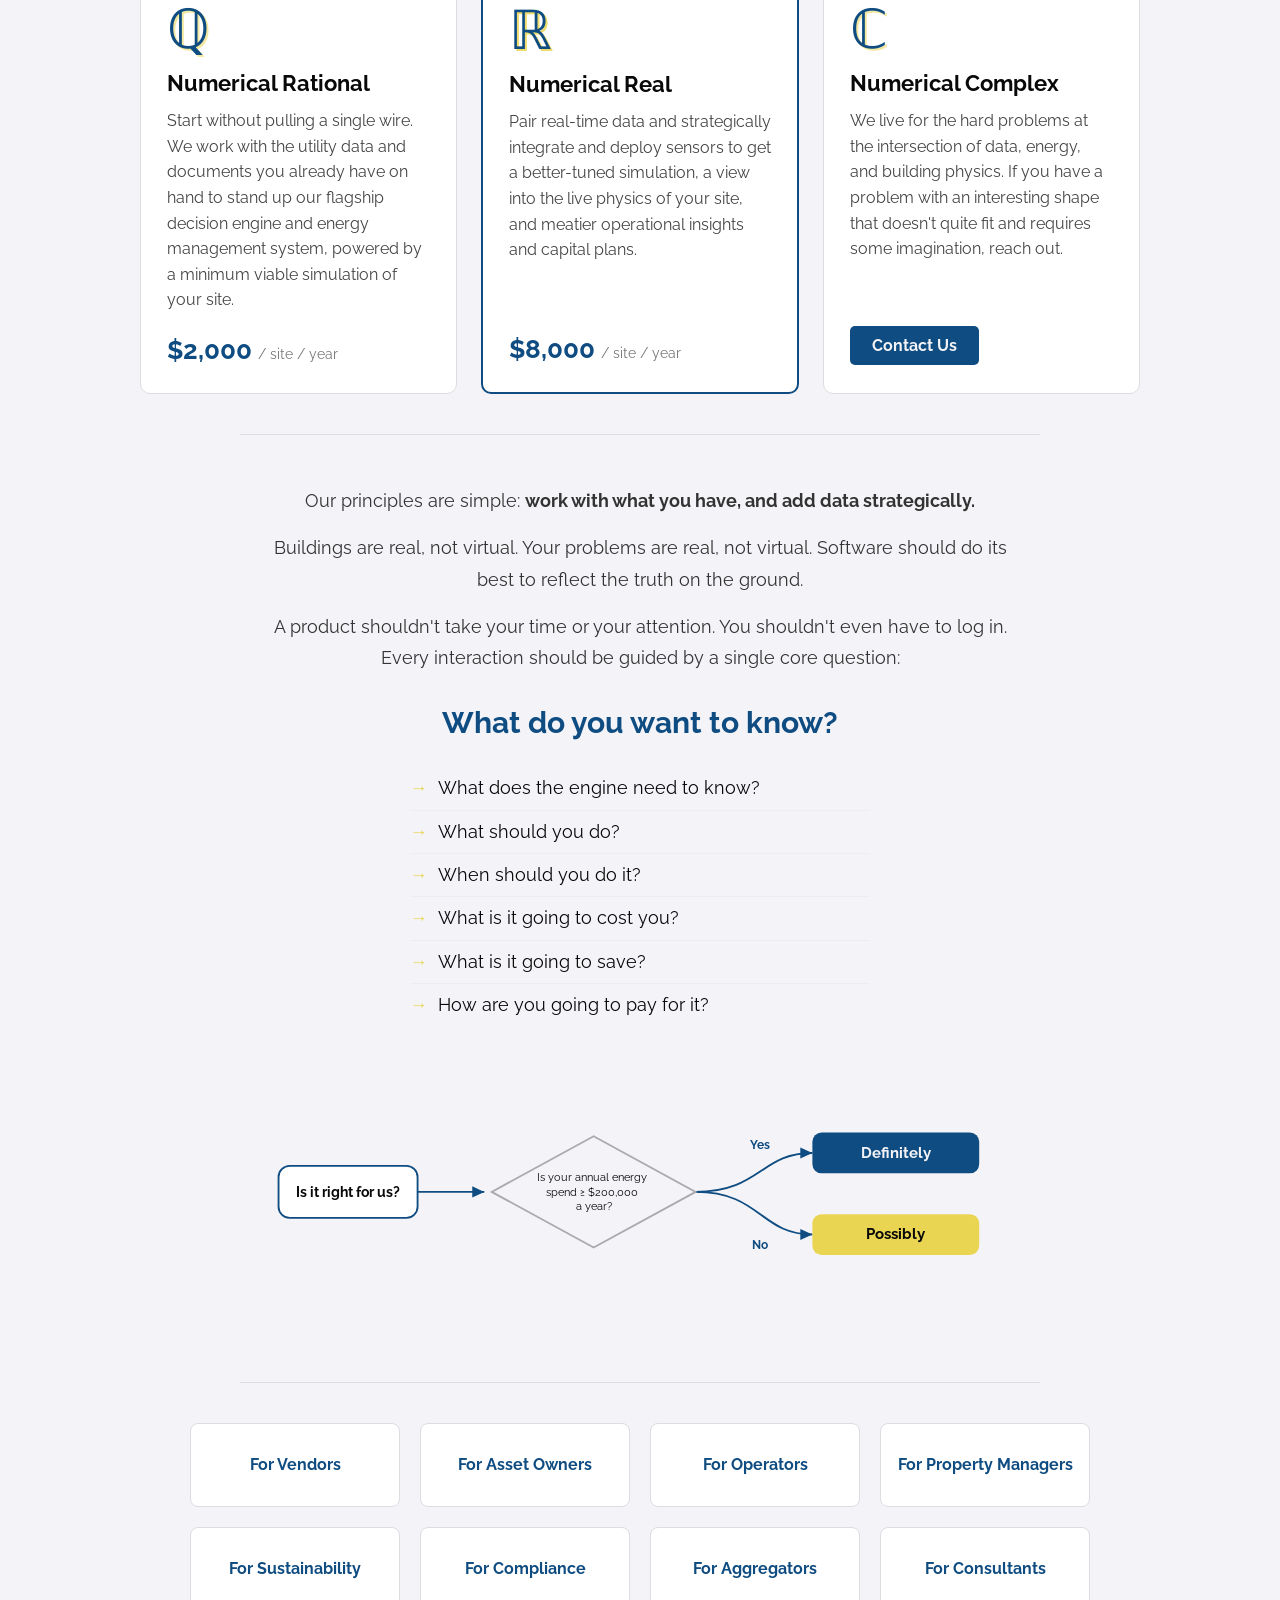
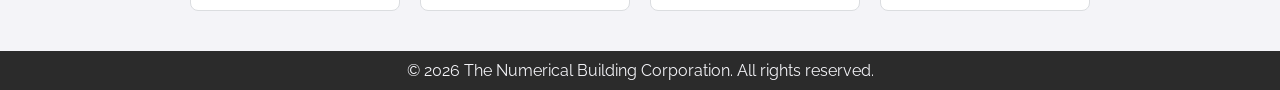
==== commit 2e14fbe5: "Add small subtext under For Everyone Co-Authored-By: Claude Opus 4.8 (1M context) <noreply@anthropic" ====
--- a/index.html
+++ b/index.html
@@ -530,6 +530,7 @@
 
         <div class="section-merge" aria-hidden="true">
             <h3>For Everyone</h3>
+            <p class="merge-sub">one building, one source</p>
         </div>
     </div>
 
--- a/styles.css
+++ b/styles.css
@@ -211,7 +211,16 @@
 .section-merge h3 {
     color: #EAD553;
     font-size: 1.6rem;
-    margin: 0 0 8px;
+    margin: 0 0 4px;
+}
+
+.merge-sub {
+    margin: 0;
+    font-size: 0.78rem;
+    font-weight: 400;
+    letter-spacing: 0.04em;
+    color: #f4f4f8;
+    opacity: 0.75;
 }
 
 .section-merge p {
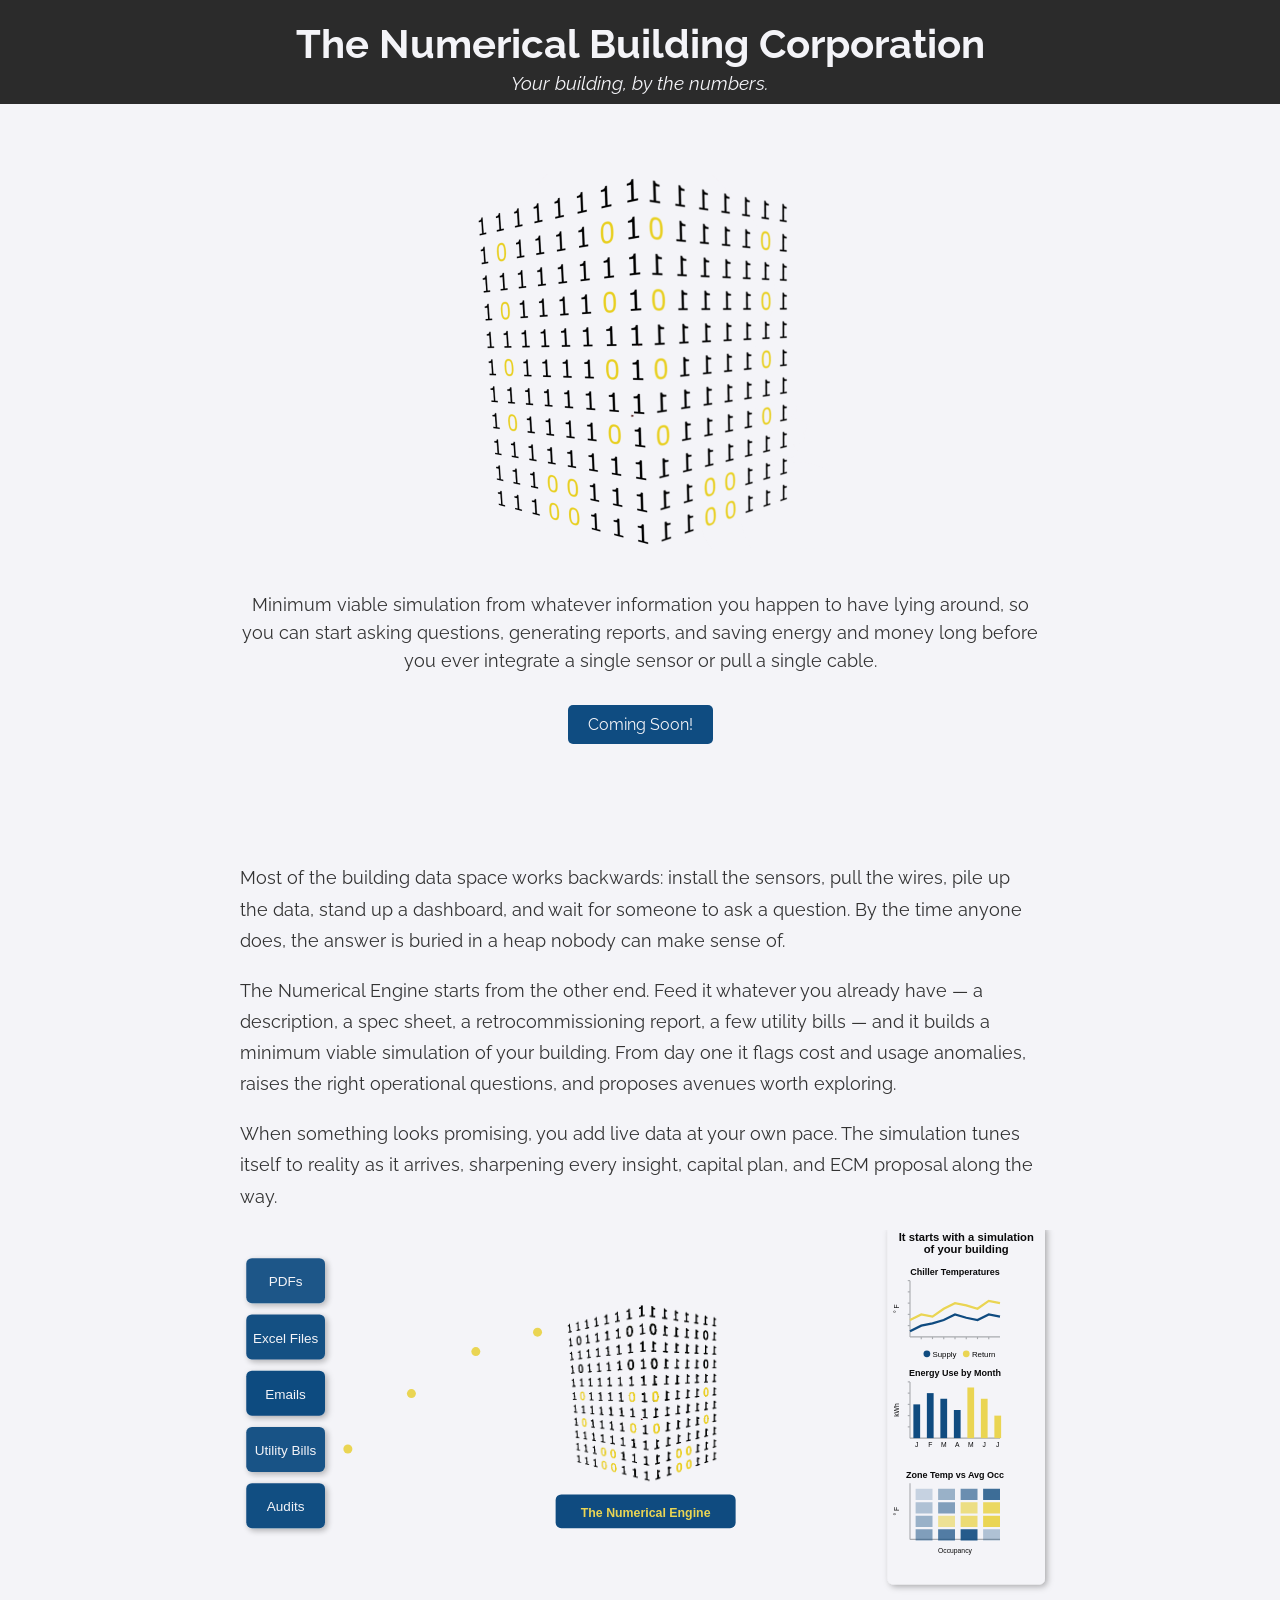
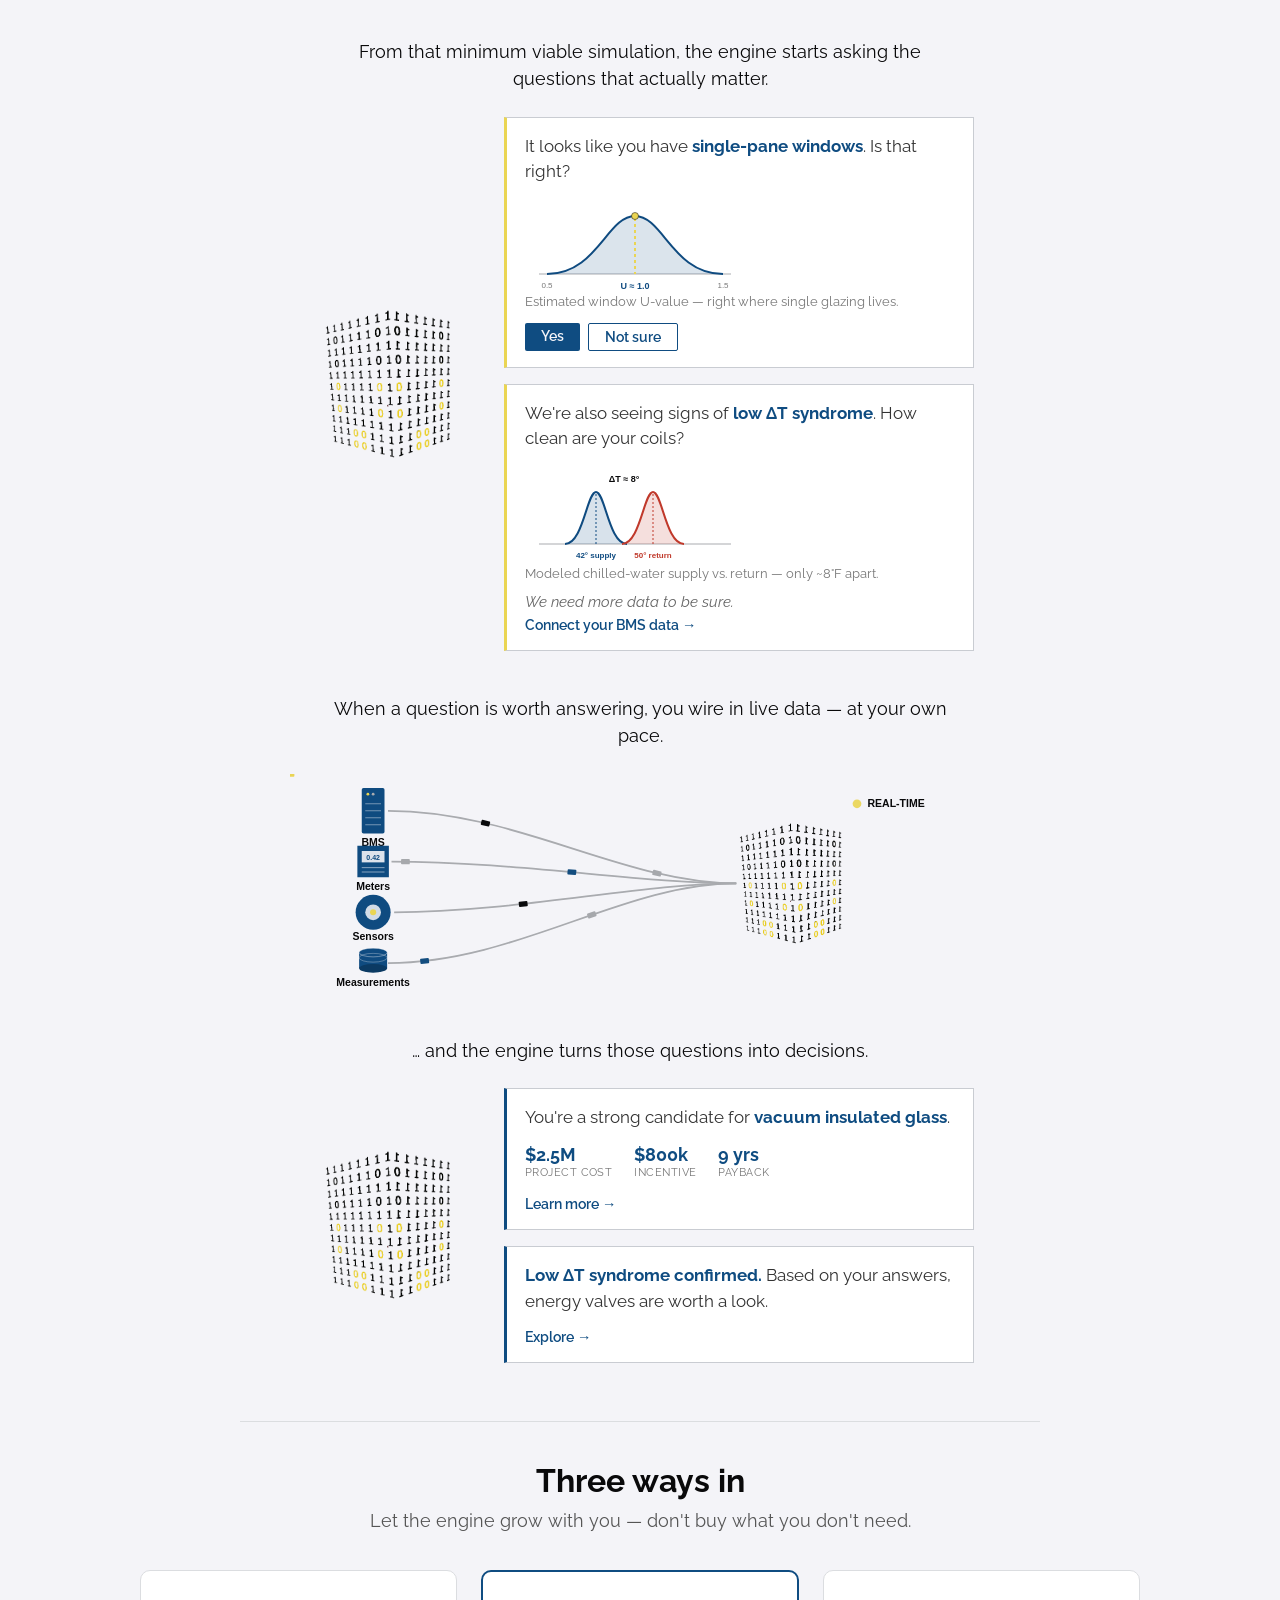
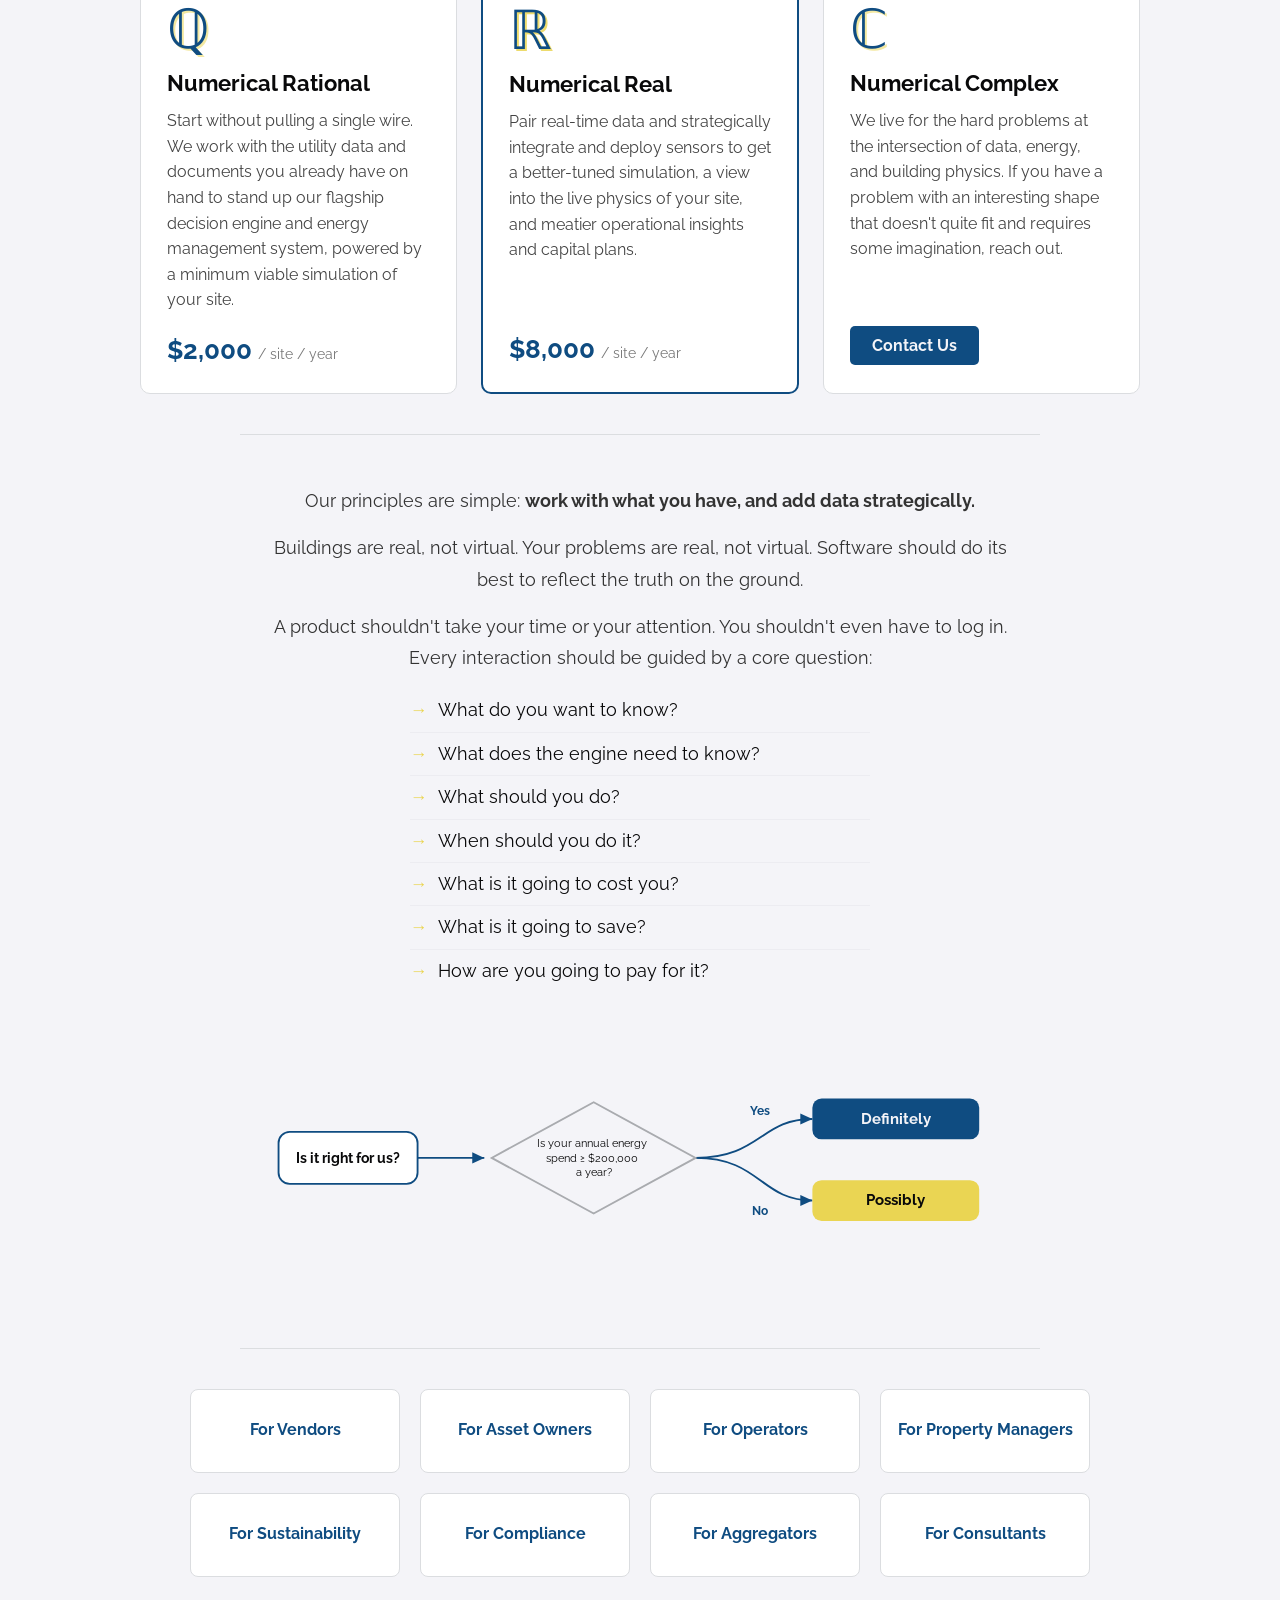
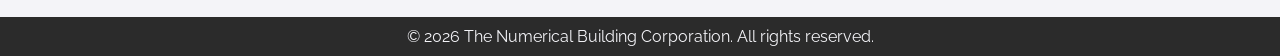
==== commit 67861a5f: "Demote core question into the question list Reword to "a core question:" and fold "What do you want " ====
--- a/index.html
+++ b/index.html
@@ -465,9 +465,9 @@
     <section class="principles" data-animate>
         <p class="reveal" style="--d:.05s">Our principles are simple: <strong>work with what you have, and add data strategically.</strong></p>
         <p class="reveal" style="--d:.2s">Buildings are real, not virtual. Your problems are real, not virtual. Software should do its best to reflect the truth on the ground.</p>
-        <p class="reveal" style="--d:.35s">A product shouldn't take your time or your attention. You shouldn't even have to log in. Every interaction should be guided by a single core question:</p>
-        <p class="core-question reveal" style="--d:.5s">What do you want to know?</p>
-        <ul class="question-ladder reveal" style="--d:.65s">
+        <p class="reveal" style="--d:.35s">A product shouldn't take your time or your attention. You shouldn't even have to log in. Every interaction should be guided by a core question:</p>
+        <ul class="question-ladder reveal" style="--d:.5s">
+            <li>What do you want to know?</li>
             <li>What does the engine need to know?</li>
             <li>What should you do?</li>
             <li>When should you do it?</li>
--- a/styles.css
+++ b/styles.css
@@ -168,44 +168,55 @@
 }
 
 /* ===== "For Everyone" merge interaction ===== */
-/* On hovering anywhere in the row, all the buttons fade and shrink toward
-   the center while a single button expands in over them. */
-.section-cards:hover .section-card {
-    opacity: 0;
-    transform: scale(0.85);
-    border-color: #dbdde0;
-    box-shadow: none;
-    pointer-events: none;
-}
-
-/* The merged button overlay */
+/* Default (touch / no-hover devices): the role buttons stay put and a
+   static "For Everyone" button sits below the grid, so the punchline
+   still lands without a hover to trigger it. */
 .section-merge {
-    position: absolute;
-    top: 0;
-    bottom: 0;
-    left: 20px;
-    right: 20px;
+    flex: 1 1 100%;
     display: flex;
     flex-direction: column;
     align-items: center;
     justify-content: center;
-    padding: 20px 30px;
+    padding: 22px 30px;
+    margin-top: 4px;
     text-align: center;
     text-decoration: none;
     background: #0f4c81;
     border-radius: 8px;
-    box-shadow: 0 6px 22px rgba(15, 76, 129, 0.22);
-    opacity: 0;
-    transform: scaleX(0.5);
-    pointer-events: none;
-    transition: opacity 0.35s ease 0.08s,
-                transform 0.45s cubic-bezier(0.4, 0, 0.2, 1);
-}
-
-.section-cards:hover .section-merge {
-    opacity: 1;
-    transform: scaleX(1);
-    pointer-events: auto;
+    box-shadow: 0 6px 22px rgba(15, 76, 129, 0.18);
+}
+
+/* Hover-capable devices: hide it as an overlay and run the merge.
+   Hovering anywhere in the row fades the buttons toward center while
+   this single button expands in over them. */
+@media (hover: hover) and (pointer: fine) {
+    .section-merge {
+        position: absolute;
+        top: 0;
+        bottom: 0;
+        left: 20px;
+        right: 20px;
+        margin-top: 0;
+        opacity: 0;
+        transform: scaleX(0.5);
+        pointer-events: none;
+        transition: opacity 0.35s ease 0.08s,
+                    transform 0.45s cubic-bezier(0.4, 0, 0.2, 1);
+    }
+
+    .section-cards:hover .section-card {
+        opacity: 0;
+        transform: scale(0.85);
+        border-color: #dbdde0;
+        box-shadow: none;
+        pointer-events: none;
+    }
+
+    .section-cards:hover .section-merge {
+        opacity: 1;
+        transform: scaleX(1);
+        pointer-events: auto;
+    }
 }
 
 .section-merge h3 {
@@ -221,14 +232,6 @@
     letter-spacing: 0.04em;
     color: #f4f4f8;
     opacity: 0.75;
-}
-
-.section-merge p {
-    color: #f4f4f8;
-    font-size: 1.05rem;
-    line-height: 1.5;
-    margin: 0;
-    max-width: 440px;
 }
 
 .section-card h3 {
@@ -579,13 +582,6 @@
     margin: 0 0 16px;
 }
 
-.principles .core-question {
-    font-size: 1.9rem;
-    font-weight: 700;
-    color: #0f4c81;
-    margin: 24px 0 18px;
-}
-
 .question-ladder {
     list-style: none;
     padding: 0;
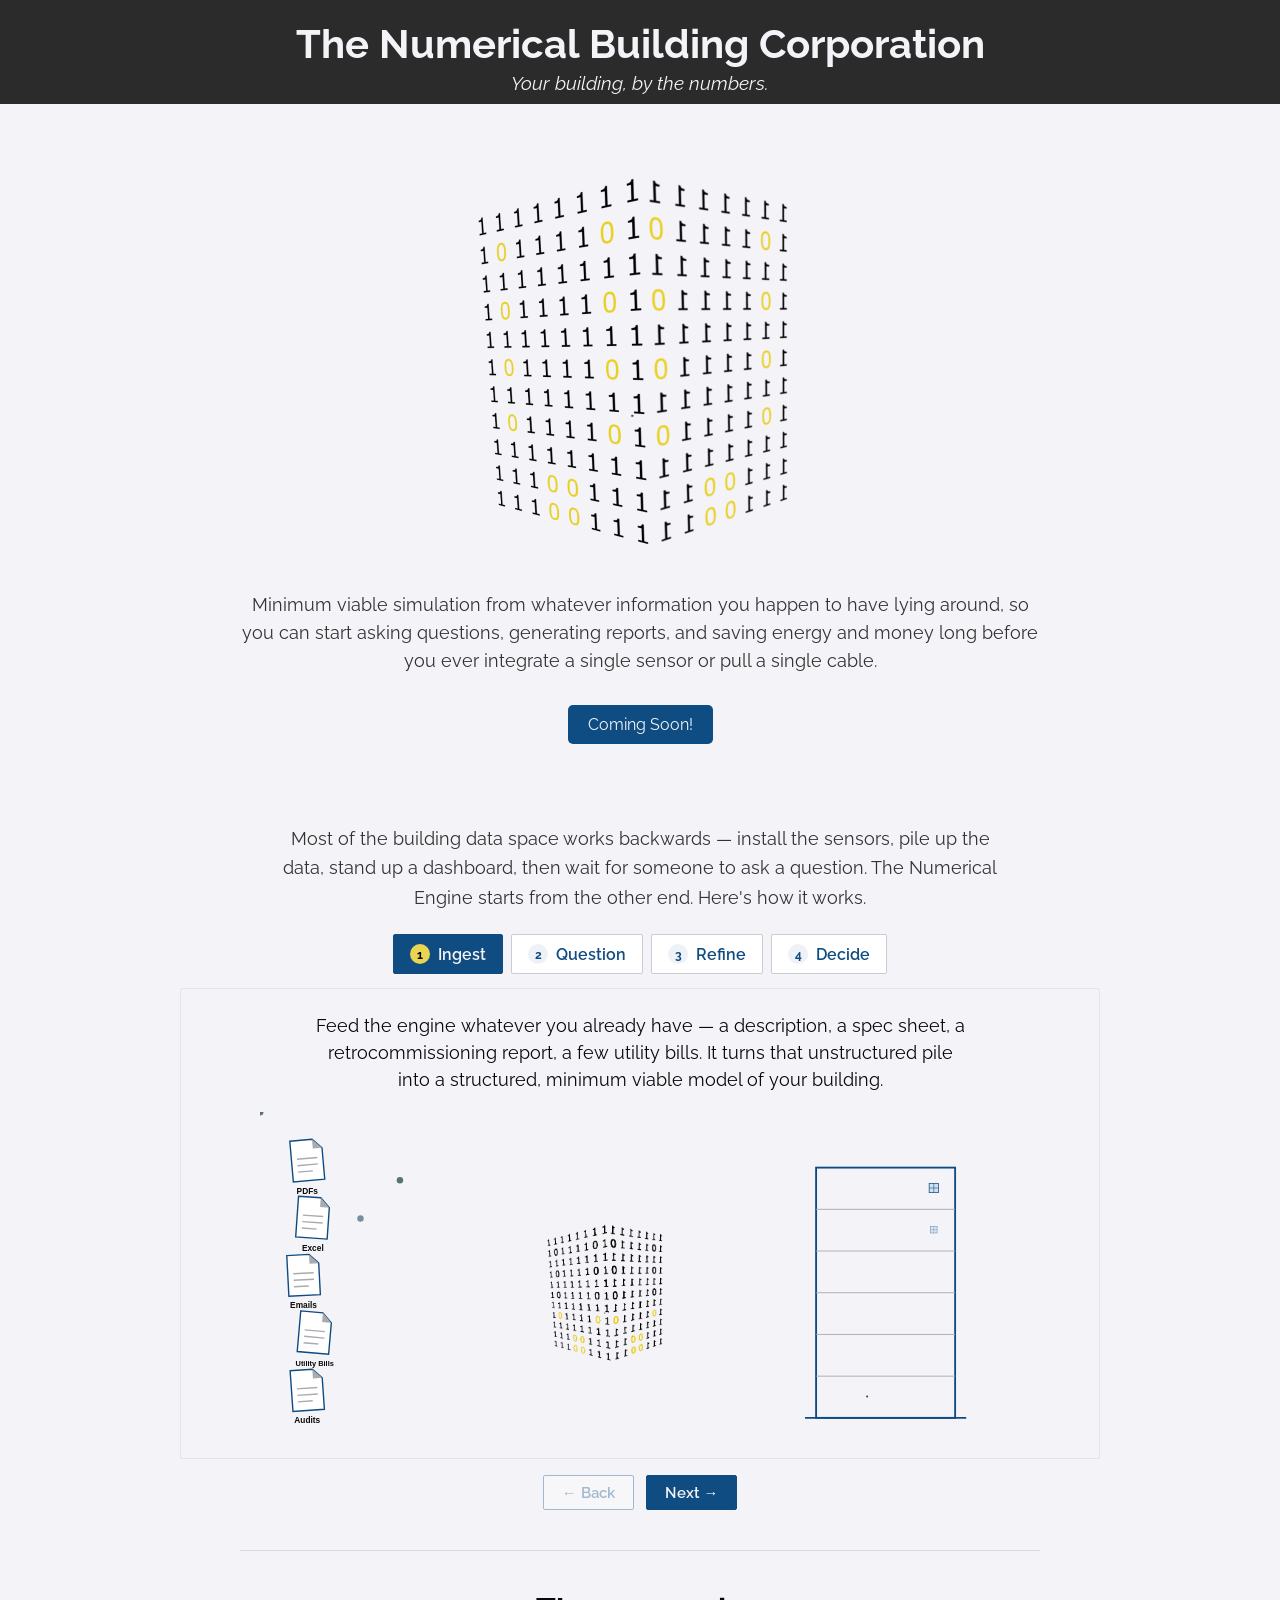
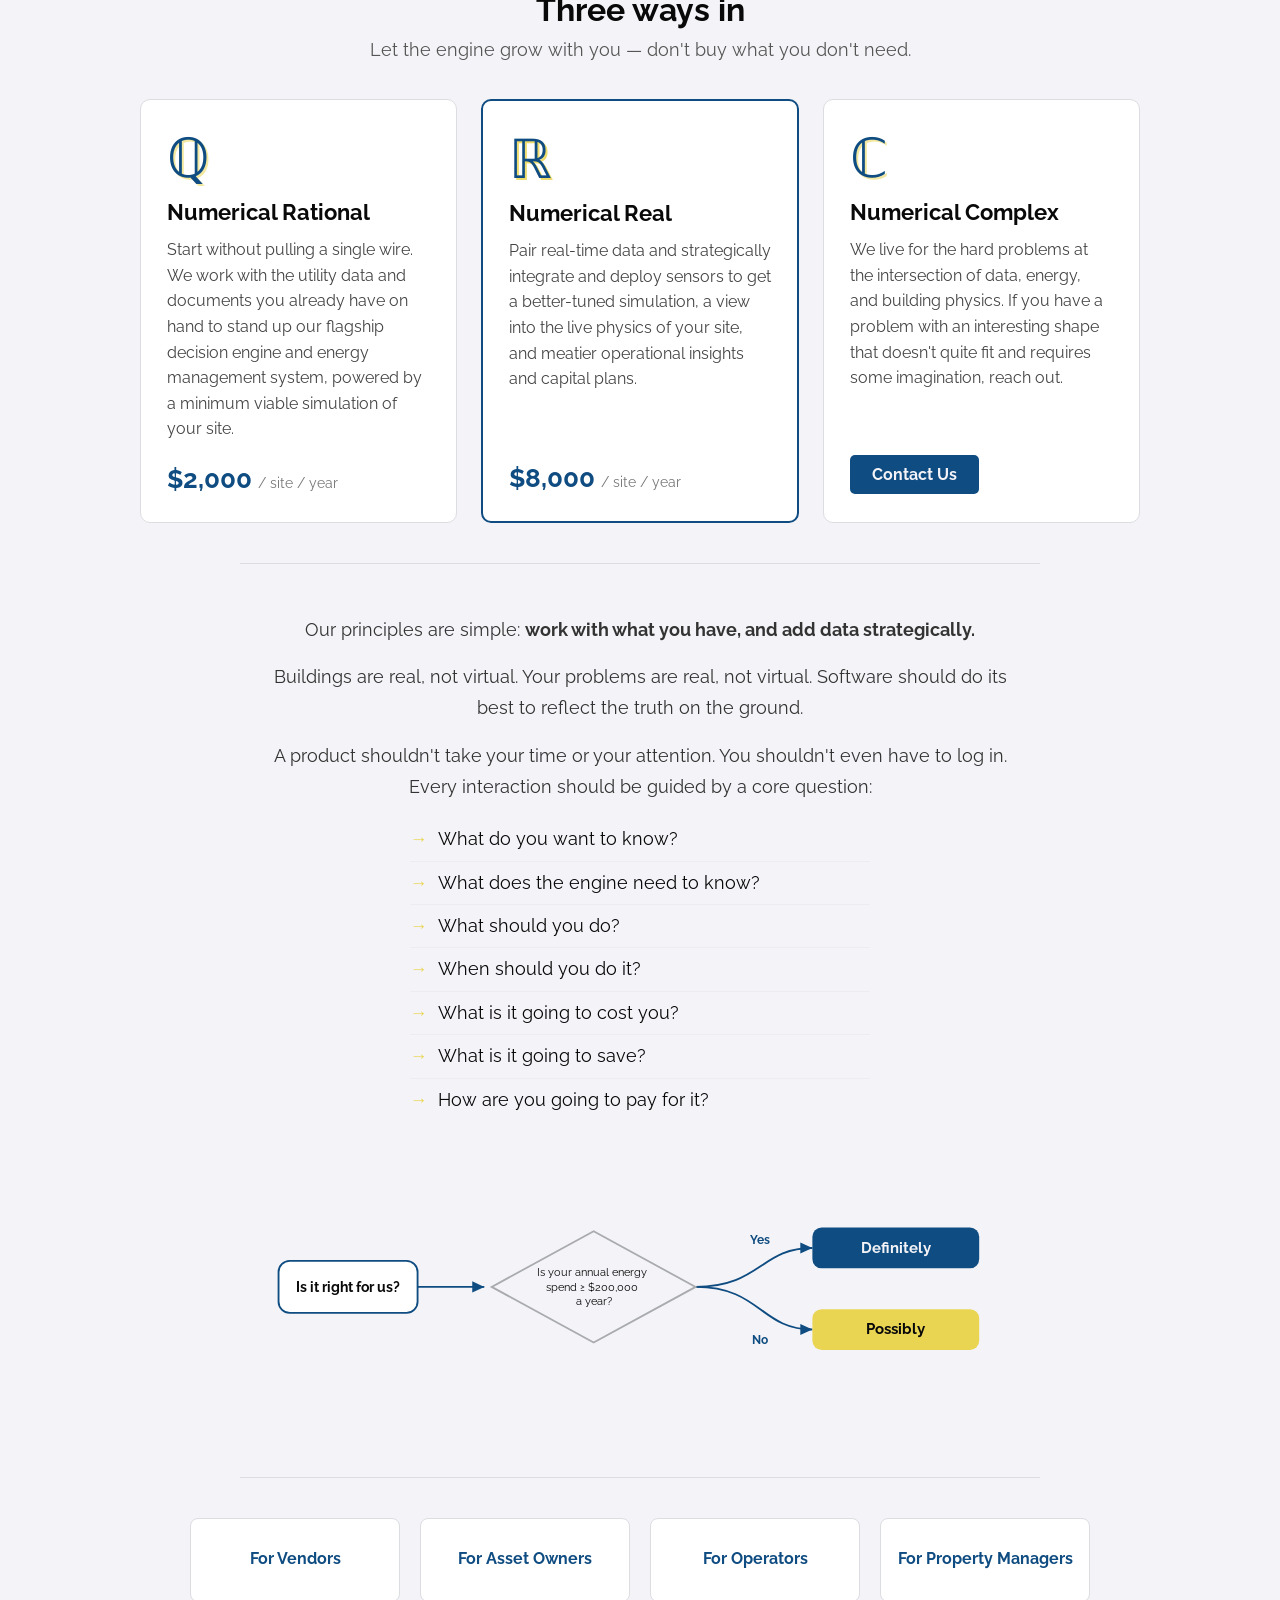
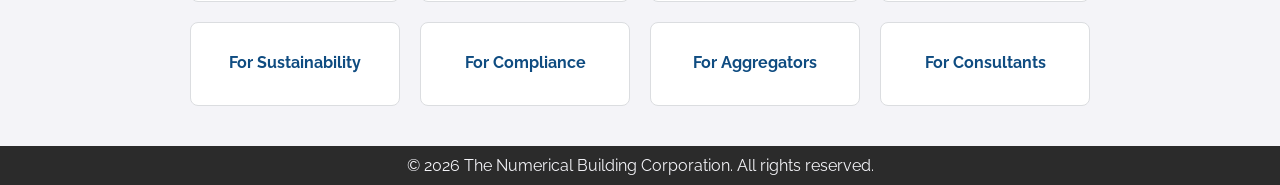
==== commit 2f1b9d4e: "Consolidate narrative into a click-through stepper; rebuild ingest diagram - Combine the engine intr" ====
--- a/index.html
+++ b/index.html
@@ -28,404 +28,283 @@
         </div>
     </div>
 
-    <div class="content engine-intro">
-        <p>Most of the building data space works backwards: install the sensors, pull the wires, pile up the data, stand up a dashboard, and wait for someone to ask a question. By the time anyone does, the answer is buried in a heap nobody can make sense of.</p>
-        <p>The Numerical Engine starts from the other end. Feed it whatever you already have &mdash; a description, a spec sheet, a retrocommissioning report, a few utility bills &mdash; and it builds a minimum viable simulation of your building. From day one it flags cost and usage anomalies, raises the right operational questions, and proposes avenues worth exploring.</p>
-        <p>When something looks promising, you add live data at your own pace. The simulation tunes itself to reality as it arrives, sharpening every insight, capital plan, and ECM proposal along the way.</p>
-    </div>
-
-    <div class="engine-diagram">
-        <svg viewBox="0 105 800 330" xmlns="http://www.w3.org/2000/svg">
-            <defs>
-              <!-- Gradients -->
-              <linearGradient id="buildingGradient" x1="0%" y1="0%" x2="100%" y2="100%">
-                <stop offset="0%" style="stop-color:#0F4B80;stop-opacity:1" />
-                <stop offset="100%" style="stop-color:#09090A;stop-opacity:1" />
-              </linearGradient>
-
-              <!-- Animation paths -->
-              <path id="dataPath1" d="M 120,150 C 220,150 300,200 400,225" fill="none" stroke="none"/>
-              <path id="dataPath2" d="M 120,200 C 220,200 320,225 400,250" fill="none" stroke="none"/>
-              <path id="dataPath3" d="M 120,250 C 220,250 320,250 400,275" fill="none" stroke="none"/>
-              <path id="dataPath4" d="M 120,300 C 220,300 320,275 400,300" fill="none" stroke="none"/>
-              <path id="dataPath5" d="M 120,350 C 220,350 320,300 400,325" fill="none" stroke="none"/>
-
-              <path id="resultPath1" d="M 530,250 C 580,250 620,130 680,130" fill="none" stroke="none"/>
-              <path id="resultPath2" d="M 530,250 C 580,250 620,210 680,210" fill="none" stroke="none"/>
-              <path id="resultPath3" d="M 530,250 C 580,250 620,290 680,290" fill="none" stroke="none"/>
-
-              <!-- Filter for shadows -->
-              <filter id="shadow" x="-20%" y="-20%" width="140%" height="140%">
-                <feDropShadow dx="2" dy="2" stdDeviation="3" flood-opacity="0.3"/>
-              </filter>
-            </defs>
-
-            <!-- Background -->
-            <rect x="0" y="0" width="800" height="500" fill="#F4F4F8" />
-
-            <!-- Input data files -->
-            <g class="input-data">
-              <rect x="50" y="130" width="70" height="40" rx="5" fill="#0F4B80" filter="url(#shadow)">
-                <animate attributeName="opacity" values="0.8;1;0.8" dur="3s" repeatCount="indefinite"/>
-              </rect>
-              <text x="85" y="155" font-family="Arial, sans-serif" font-size="12" text-anchor="middle" fill="#F4F4F8">PDFs</text>
-
-              <rect x="50" y="180" width="70" height="40" rx="5" fill="#0F4B80" filter="url(#shadow)">
-                <animate attributeName="opacity" values="0.8;1;0.8" dur="3.5s" repeatCount="indefinite"/>
-              </rect>
-              <text x="85" y="205" font-family="Arial, sans-serif" font-size="12" text-anchor="middle" fill="#F4F4F8">Excel Files</text>
-
-              <rect x="50" y="230" width="70" height="40" rx="5" fill="#0F4B80" filter="url(#shadow)">
-                <animate attributeName="opacity" values="0.8;1;0.8" dur="4s" repeatCount="indefinite"/>
-              </rect>
-              <text x="85" y="255" font-family="Arial, sans-serif" font-size="12" text-anchor="middle" fill="#F4F4F8">Emails</text>
-
-              <rect x="50" y="280" width="70" height="40" rx="5" fill="#0F4B80" filter="url(#shadow)">
-                <animate attributeName="opacity" values="0.8;1;0.8" dur="3.2s" repeatCount="indefinite"/>
-              </rect>
-              <text x="85" y="305" font-family="Arial, sans-serif" font-size="12" text-anchor="middle" fill="#F4F4F8">Utility Bills</text>
-
-              <rect x="50" y="330" width="70" height="40" rx="5" fill="#0F4B80" filter="url(#shadow)">
-                <animate attributeName="opacity" values="0.8;1;0.8" dur="3.7s" repeatCount="indefinite"/>
-              </rect>
-              <text x="85" y="355" font-family="Arial, sans-serif" font-size="12" text-anchor="middle" fill="#F4F4F8">Audits</text>
-            </g>
-
-            <g transform="translate(400, 250)">
-            <image href="images/numbuco_anim.gif" width="160" height="160" x="-75" y="-80" z="1"/>
-            <rect x="-75" y="90" width="160" height="30" rx="5" fill="#0F4B80"/>
-            <text x="5" y="110" font-family="Arial, sans-serif" font-size="11" font-weight="bold" text-anchor="middle" fill="#EAD553">The Numerical Engine</text>
-            </g>
-
-            <!-- Output models - Building Visualization Section -->
-            <g transform="translate(680, 130)">
-              <!-- Section background with title -->
-              <rect x="-60" y="-30" width="140" height="320" rx="5" fill="#F4F4F8" filter="url(#shadow)"/>
-              <text x="10" y="-15" font-family="Arial, sans-serif" font-size="10" font-weight="bold" text-anchor="middle" fill="#09090A">It starts with a simulation</text>
-              <text x="10" y="-5" font-family="Arial, sans-serif" font-size="10" font-weight="bold" text-anchor="middle" fill="#09090A">of your building</text>
-
-              <!-- Chiller temperature line chart (first chart) -->
-              <g transform="translate(-40, 20)">
-                <text x="40" y="-5" font-family="Arial, sans-serif" font-size="8" font-weight="bold" text-anchor="middle" fill="#09090A">Chiller Temperatures</text>
-
-                <!-- Axis lines -->
-                <line x1="0" y1="0" x2="0" y2="50" stroke="#A9ABAF" stroke-width="1"/>
-                <line x1="0" y1="50" x2="80" y2="50" stroke="#A9ABAF" stroke-width="1"/>
-                <text x="-15" y="30" font-family="Arial, sans-serif" font-size="6" text-anchor="middle" fill="#09090A" transform="rotate(-90 -15,25)">&deg; F</text>
-
-                <!-- Y-axis marks -->
-                <line x1="-2" y1="0" x2="0" y2="0" stroke="#A9ABAF" stroke-width="1"/>
-                <line x1="-2" y1="10" x2="0" y2="10" stroke="#A9ABAF" stroke-width="1"/>
-                <line x1="-2" y1="20" x2="0" y2="20" stroke="#A9ABAF" stroke-width="1"/>
-                <line x1="-2" y1="30" x2="0" y2="30" stroke="#A9ABAF" stroke-width="1"/>
-                <line x1="-2" y1="40" x2="0" y2="40" stroke="#A9ABAF" stroke-width="1"/>
-
-                <!-- X-axis marks -->
-                <line x1="10" y1="50" x2="10" y2="52" stroke="#A9ABAF" stroke-width="1"/>
-                <line x1="20" y1="50" x2="20" y2="52" stroke="#A9ABAF" stroke-width="1"/>
-                <line x1="30" y1="50" x2="30" y2="52" stroke="#A9ABAF" stroke-width="1"/>
-                <line x1="40" y1="50" x2="40" y2="52" stroke="#A9ABAF" stroke-width="1"/>
-                <line x1="50" y1="50" x2="50" y2="52" stroke="#A9ABAF" stroke-width="1"/>
-                <line x1="60" y1="50" x2="60" y2="52" stroke="#A9ABAF" stroke-width="1"/>
-                <line x1="70" y1="50" x2="70" y2="52" stroke="#A9ABAF" stroke-width="1"/>
-
-                <!-- Supply temp line -->
-                <polyline points="0,35 10,30 20,32 30,25 40,20 50,22 60,25 70,18 80,20"
-                        fill="none" stroke="#EAD553" stroke-width="2"/>
-
-                <!-- Return temp line -->
-                <polyline points="0,45 10,40 20,38 30,35 40,30 50,33 60,35 70,30 80,32"
-                        fill="none" stroke="#0F4B80" stroke-width="2"/>
-
-                <!-- Legend -->
-                <circle cx="15" cy="65" r="3" fill="#0F4B80"/>
-                <text x="20" y="67.5" font-family="Arial, sans-serif" font-size="7" fill="#09090A">Supply</text>
-
-                <circle cx="50" cy="65" r="3" fill="#EAD553"/>
-                <text x="55" y="67.5" font-family="Arial, sans-serif" font-size="7" fill="#09090A">Return</text>
-              </g>
-
-              <!-- Energy use bar chart (second chart) -->
-              <g transform="translate(-40, 110)">
-                <text x="40" y="-5" font-family="Arial, sans-serif" font-size="8" font-weight="bold" text-anchor="middle" fill="#09090A">Energy Use by Month</text>
-
-                <!-- Axis lines -->
-                <line x1="0" y1="0" x2="0" y2="50" stroke="#A9ABAF" stroke-width="1"/>
-                <line x1="0" y1="50" x2="80" y2="50" stroke="#A9ABAF" stroke-width="1"/>
-                <text x="-15" y="30" font-family="Arial, sans-serif" font-size="6" text-anchor="middle" fill="#09090A" transform="rotate(-90 -15,25)">kWh</text>
-
-                <!-- Y-axis marks -->
-                <line x1="-2" y1="0" x2="0" y2="0" stroke="#A9ABAF" stroke-width="1"/>
-                <line x1="-2" y1="10" x2="0" y2="10" stroke="#A9ABAF" stroke-width="1"/>
-                <line x1="-2" y1="20" x2="0" y2="20" stroke="#A9ABAF" stroke-width="1"/>
-                <line x1="-2" y1="30" x2="0" y2="30" stroke="#A9ABAF" stroke-width="1"/>
-                <line x1="-2" y1="40" x2="0" y2="40" stroke="#A9ABAF" stroke-width="1"/>
-
-                <!-- X-axis labels (abbreviated month names) -->
-                <text x="6" y="58" font-family="Arial, sans-serif" font-size="6" text-anchor="middle" fill="#09090A">J</text>
-                <text x="18" y="58" font-family="Arial, sans-serif" font-size="6" text-anchor="middle" fill="#09090A">F</text>
-                <text x="30" y="58" font-family="Arial, sans-serif" font-size="6" text-anchor="middle" fill="#09090A">M</text>
-                <text x="42" y="58" font-family="Arial, sans-serif" font-size="6" text-anchor="middle" fill="#09090A">A</text>
-                <text x="54" y="58" font-family="Arial, sans-serif" font-size="6" text-anchor="middle" fill="#09090A">M</text>
-                <text x="66" y="58" font-family="Arial, sans-serif" font-size="6" text-anchor="middle" fill="#09090A">J</text>
-                <text x="78" y="58" font-family="Arial, sans-serif" font-size="6" text-anchor="middle" fill="#09090A">J</text>
-
-                <!-- Bars -->
-                <rect x="3" y="20" width="6" height="30" fill="#0F4B80"/>
-                <rect x="15" y="10" width="6" height="40" fill="#0F4B80"/>
-                <rect x="27" y="15" width="6" height="35" fill="#0F4B80"/>
-                <rect x="39" y="25" width="6" height="25" fill="#0F4B80"/>
-                <rect x="51" y="5" width="6" height="45" fill="#EAD553"/>
-                <rect x="63" y="15" width="6" height="35" fill="#EAD553"/>
-                <rect x="75" y="30" width="6" height="20" fill="#EAD553"/>
-              </g>
-
-              <!-- Occupancy heatmap (third chart) -->
-              <g transform="translate(-40, 200)">
-                <text x="40" y="-5" font-family="Arial, sans-serif" font-size="8" font-weight="bold" text-anchor="middle" fill="#09090A">Zone Temp vs Avg Occ</text>
-
-                <!-- Axis lines -->
-                <line x1="0" y1="0" x2="0" y2="50" stroke="#A9ABAF" stroke-width="1"/>
-                <line x1="0" y1="50" x2="80" y2="50" stroke="#A9ABAF" stroke-width="1"/>
-
-                <!-- Axis labels -->
-                <text x="-15" y="30" font-family="Arial, sans-serif" font-size="6" text-anchor="middle" fill="#09090A" transform="rotate(-90 -15,25)">&deg; F</text>
-                <text x="40" y="62" font-family="Arial, sans-serif" font-size="6" text-anchor="middle" fill="#09090A">Occupancy</text>
-
-                <!-- Heatmap cells - 4x4 grid -->
-                <!-- Row 1 (highest temp) -->
-                <rect x="5" y="5" width="15" height="10" fill="#0F4B80" opacity="0.2"/>
-                <rect x="25" y="5" width="15" height="10" fill="#0F4B80" opacity="0.4"/>
-                <rect x="45" y="5" width="15" height="10" fill="#0F4B80" opacity="0.6"/>
-                <rect x="65" y="5" width="15" height="10" fill="#0F4B80" opacity="0.8"/>
-
-                <!-- Row 2 -->
-                <rect x="5" y="17" width="15" height="10" fill="#0F4B80" opacity="0.3"/>
-                <rect x="25" y="17" width="15" height="10" fill="#0F4B80" opacity="0.5"/>
-                <rect x="45" y="17" width="15" height="10" fill="#EAD553" opacity="0.7"/>
-                <rect x="65" y="17" width="15" height="10" fill="#EAD553" opacity="0.9"/>
-
-                <!-- Row 3 -->
-                <rect x="5" y="29" width="15" height="10" fill="#0F4B80" opacity="0.4"/>
-                <rect x="25" y="29" width="15" height="10" fill="#EAD553" opacity="0.6"/>
-                <rect x="45" y="29" width="15" height="10" fill="#EAD553" opacity="0.8"/>
-                <rect x="65" y="29" width="15" height="10" fill="#EAD553" opacity="1.0"/>
-
-                <!-- Row 4 (lowest temp) -->
-                <rect x="5" y="41" width="15" height="10" fill="#0F4B80" opacity="0.5"/>
-                <rect x="25" y="41" width="15" height="10" fill="#0F4B80" opacity="0.7"/>
-                <rect x="45" y="41" width="15" height="10" fill="#0F4B80" opacity="0.9"/>
-                <rect x="65" y="41" width="15" height="10" fill="#0F4B80" opacity="0.3"/>
-
-                <!-- Animated cell to show real-time data -->
-                <rect x="45" y="17" width="15" height="10" fill="#EAD553">
-                  <animate attributeName="opacity" values="0;0.9;0" dur="2s" repeatCount="indefinite"/>
-                </rect>
-              </g>
-            </g>
-
-            <!-- Data flowing animation -->
-            <!-- PDF data -->
-            <circle r="4" fill="#EAD553">
-              <animateMotion dur="3s" repeatCount="indefinite" begin="0s">
-                <mpath href="#dataPath1"/>
-              </animateMotion>
-            </circle>
-
-            <!-- Excel data -->
-            <circle r="4" fill="#EAD553">
-              <animateMotion dur="3s" repeatCount="indefinite" begin="0.6s">
-                <mpath href="#dataPath2"/>
-              </animateMotion>
-            </circle>
-
-            <!-- Email data -->
-            <circle r="4" fill="#EAD553">
-              <animateMotion dur="3s" repeatCount="indefinite" begin="1.2s">
-                <mpath href="#dataPath3"/>
-              </animateMotion>
-            </circle>
-
-            <!-- Utility bill data -->
-            <circle r="4" fill="#EAD553">
-              <animateMotion dur="3s" repeatCount="indefinite" begin="1.8s">
-                <mpath href="#dataPath4"/>
-              </animateMotion>
-            </circle>
-
-            <!-- Audit data -->
-            <circle r="4" fill="#EAD553">
-              <animateMotion dur="3s" repeatCount="indefinite" begin="2.4s">
-                <mpath href="#dataPath5"/>
-              </animateMotion>
-            </circle>
-
-            <!-- Result data flowing to each chart -->
-            <circle r="4" fill="#EAD553">
-              <animateMotion dur="3s" repeatCount="indefinite" begin="3s">
-                <mpath href="#resultPath1"/>
-              </animateMotion>
-            </circle>
-            <circle r="4" fill="#EAD553">
-              <animateMotion dur="3s" repeatCount="indefinite" begin="3.5s">
-                <mpath href="#resultPath2"/>
-              </animateMotion>
-            </circle>
-            <circle r="4" fill="#EAD553">
-              <animateMotion dur="3s" repeatCount="indefinite" begin="4s">
-                <mpath href="#resultPath3"/>
-              </animateMotion>
-            </circle>
-          </svg>
-    </div>
-
-    <!-- ===== Scene: the engine surfaces questions ===== -->
-    <section class="scene" data-animate>
-        <p class="scene-caption">From that minimum viable simulation, the engine starts asking the questions that actually matter.</p>
-        <div class="scene-stage">
-            <div class="engine-core">
-                <img src="images/numbuco_anim.gif" alt="The Numerical Engine">
-            </div>
-            <div class="bubbles">
-                <div class="bubble reveal" style="--d:.15s">
-                    <p class="bubble-text">It looks like you have <strong>single&#8209;pane windows</strong>. Is that right?</p>
-                    <svg class="uchart" viewBox="0 0 220 96" xmlns="http://www.w3.org/2000/svg" role="img" aria-label="Estimated window U-value distribution, centered near 1.0">
-                        <line x1="14" y1="78" x2="206" y2="78" stroke="#A9ABAF" stroke-width="1"/>
-                        <path d="M22,78 C72,78 82,20 110,20 C138,20 148,78 198,78 Z" fill="#0F4B80" fill-opacity="0.15"/>
-                        <path d="M22,78 C72,78 82,20 110,20 C138,20 148,78 198,78" fill="none" stroke="#0F4B80" stroke-width="2"/>
-                        <line x1="110" y1="22" x2="110" y2="78" stroke="#EAD553" stroke-width="2" stroke-dasharray="3,3"/>
-                        <circle cx="110" cy="20" r="3.5" fill="#EAD553" stroke="#09090A" stroke-width="0.5"/>
-                        <text x="22" y="92" font-family="Arial, sans-serif" font-size="8" fill="#777" text-anchor="middle">0.5</text>
-                        <text x="110" y="93" font-family="Arial, sans-serif" font-size="9" fill="#0F4B80" font-weight="bold" text-anchor="middle">U &#8776; 1.0</text>
-                        <text x="198" y="92" font-family="Arial, sans-serif" font-size="8" fill="#777" text-anchor="middle">1.5</text>
+    <p class="intro-lead" data-animate>Most of the building data space works backwards &mdash; install the sensors, pile up the data, stand up a dashboard, then wait for someone to ask a question. The Numerical Engine starts from the other end. Here's how it works.</p>
+
+    <section class="walkthrough" data-animate>
+        <div class="steps-nav" role="tablist" aria-label="How the engine works">
+            <button class="step-tab active" type="button" data-step="0"><span class="step-num">1</span> Ingest</button>
+            <button class="step-tab" type="button" data-step="1"><span class="step-num">2</span> Question</button>
+            <button class="step-tab" type="button" data-step="2"><span class="step-num">3</span> Refine</button>
+            <button class="step-tab" type="button" data-step="3"><span class="step-num">4</span> Decide</button>
+        </div>
+
+        <div class="step-panels">
+            <!-- Step 1: Ingest -->
+            <div class="step-panel active" data-step="0">
+                <p class="step-caption">Feed the engine whatever you already have &mdash; a description, a spec sheet, a retrocommissioning report, a few utility bills. It turns that unstructured pile into a structured, minimum viable model of your building.</p>
+                <div class="step-visual">
+                    <svg class="ingest-svg" viewBox="0 0 820 360" xmlns="http://www.w3.org/2000/svg" role="img" aria-label="Unstructured documents flow into the engine and come out as a structured building model: windows, occupants, lighting and equipment landing on each floor">
+                        <defs>
+                            <path id="fp1" d="M72,52  C 180,60  250,150 298,188" fill="none"/>
+                            <path id="fp2" d="M84,114 C 190,114 250,170 298,191" fill="none"/>
+                            <path id="fp3" d="M70,176 C 180,176 250,185 298,194" fill="none"/>
+                            <path id="fp4" d="M86,238 C 190,238 250,200 298,197" fill="none"/>
+                            <path id="fp5" d="M72,300 C 180,300 250,228 298,200" fill="none"/>
+                            <g id="gBulb"><circle r="5" fill="#EAD553" stroke="#09090A" stroke-width="0.8"/><rect x="-2.5" y="4" width="5" height="3.5" rx="0.5" fill="#A9ABAF"/></g>
+                            <g id="gChiller"><rect x="-12" y="-8" width="24" height="16" rx="1" fill="#0F4B80"/><line x1="-8" y1="-4" x2="8" y2="-4" stroke="#F4F4F8" stroke-width="1"/><line x1="-8" y1="-1" x2="8" y2="-1" stroke="#F4F4F8" stroke-width="1"/><line x1="-8" y1="2" x2="8" y2="2" stroke="#F4F4F8" stroke-width="1"/><circle cx="0" cy="5" r="1.4" fill="#EAD553"/></g>
+                            <g id="gPerson" stroke="#0F4B80" stroke-width="1.6" stroke-linecap="round" fill="none"><circle cx="0" cy="-7" r="2.3" fill="#0F4B80" stroke="none"/><line x1="0" y1="-4.6" x2="0" y2="2"/><line x1="0" y1="-2.6" x2="-3" y2="0.6"/><line x1="0" y1="-2.6" x2="3" y2="0.6"/><line x1="0" y1="2" x2="-2.6" y2="7"/><line x1="0" y1="2" x2="2.6" y2="7"/></g>
+                            <g id="gFan"><circle r="9" fill="#0F4B80"/><g fill="#F4F4F8"><animateTransform attributeName="transform" attributeType="XML" type="rotate" from="0" to="360" dur="2.4s" repeatCount="indefinite"/><path d="M0,-1.5 C 3,-3.6 5,-7 3.4,-9 C 2,-7.4 0.8,-4.6 0,-1.5 Z"/><path d="M0,-1.5 C 3,-3.6 5,-7 3.4,-9 C 2,-7.4 0.8,-4.6 0,-1.5 Z" transform="rotate(120)"/><path d="M0,-1.5 C 3,-3.6 5,-7 3.4,-9 C 2,-7.4 0.8,-4.6 0,-1.5 Z" transform="rotate(240)"/></g><circle r="2" fill="#EAD553"/></g>
+                        </defs>
+
+                        <!-- left: unstructured documents -->
+                        <g font-family="Arial, sans-serif" text-anchor="middle">
+                            <g transform="translate(34,30)">
+                                <g transform="rotate(-5 17 22)">
+                                    <path d="M0,0 H24 L34,10 V44 H0 Z" fill="#fff" stroke="#0F4B80" stroke-width="1.5"/>
+                                    <path d="M24,0 V10 H34 Z" fill="#A9ABAF"/>
+                                    <line x1="6" y1="20" x2="28" y2="20" stroke="#A9ABAF" stroke-width="1.5"/>
+                                    <line x1="6" y1="27" x2="28" y2="27" stroke="#A9ABAF" stroke-width="1.5"/>
+                                    <line x1="6" y1="34" x2="22" y2="34" stroke="#A9ABAF" stroke-width="1.5"/>
+                                </g>
+                                <text x="17" y="58" font-size="9" font-weight="bold" fill="#09090A">PDFs</text>
+                            </g>
+                            <g transform="translate(40,92)">
+                                <g transform="rotate(4 17 22)">
+                                    <path d="M0,0 H24 L34,10 V44 H0 Z" fill="#fff" stroke="#0F4B80" stroke-width="1.5"/>
+                                    <path d="M24,0 V10 H34 Z" fill="#A9ABAF"/>
+                                    <line x1="6" y1="20" x2="28" y2="20" stroke="#A9ABAF" stroke-width="1.5"/>
+                                    <line x1="6" y1="27" x2="28" y2="27" stroke="#A9ABAF" stroke-width="1.5"/>
+                                    <line x1="6" y1="34" x2="22" y2="34" stroke="#A9ABAF" stroke-width="1.5"/>
+                                </g>
+                                <text x="17" y="58" font-size="9" font-weight="bold" fill="#09090A">Excel</text>
+                            </g>
+                            <g transform="translate(30,154)">
+                                <g transform="rotate(-3 17 22)">
+                                    <path d="M0,0 H24 L34,10 V44 H0 Z" fill="#fff" stroke="#0F4B80" stroke-width="1.5"/>
+                                    <path d="M24,0 V10 H34 Z" fill="#A9ABAF"/>
+                                    <line x1="6" y1="20" x2="28" y2="20" stroke="#A9ABAF" stroke-width="1.5"/>
+                                    <line x1="6" y1="27" x2="28" y2="27" stroke="#A9ABAF" stroke-width="1.5"/>
+                                    <line x1="6" y1="34" x2="22" y2="34" stroke="#A9ABAF" stroke-width="1.5"/>
+                                </g>
+                                <text x="17" y="58" font-size="9" font-weight="bold" fill="#09090A">Emails</text>
+                            </g>
+                            <g transform="translate(42,216)">
+                                <g transform="rotate(5 17 22)">
+                                    <path d="M0,0 H24 L34,10 V44 H0 Z" fill="#fff" stroke="#0F4B80" stroke-width="1.5"/>
+                                    <path d="M24,0 V10 H34 Z" fill="#A9ABAF"/>
+                                    <line x1="6" y1="20" x2="28" y2="20" stroke="#A9ABAF" stroke-width="1.5"/>
+                                    <line x1="6" y1="27" x2="28" y2="27" stroke="#A9ABAF" stroke-width="1.5"/>
+                                    <line x1="6" y1="34" x2="22" y2="34" stroke="#A9ABAF" stroke-width="1.5"/>
+                                </g>
+                                <text x="17" y="58" font-size="8" font-weight="bold" fill="#09090A">Utility Bills</text>
+                            </g>
+                            <g transform="translate(34,278)">
+                                <g transform="rotate(-4 17 22)">
+                                    <path d="M0,0 H24 L34,10 V44 H0 Z" fill="#fff" stroke="#0F4B80" stroke-width="1.5"/>
+                                    <path d="M24,0 V10 H34 Z" fill="#A9ABAF"/>
+                                    <line x1="6" y1="20" x2="28" y2="20" stroke="#A9ABAF" stroke-width="1.5"/>
+                                    <line x1="6" y1="27" x2="28" y2="27" stroke="#A9ABAF" stroke-width="1.5"/>
+                                    <line x1="6" y1="34" x2="22" y2="34" stroke="#A9ABAF" stroke-width="1.5"/>
+                                </g>
+                                <text x="17" y="58" font-size="9" font-weight="bold" fill="#09090A">Audits</text>
+                            </g>
+                        </g>
+
+                        <!-- unstructured particles flowing into the engine -->
+                        <g>
+                            <circle r="3.5" fill="#EAD553"><animate attributeName="fill" values="#EAD553;#0F4B80;#A9ABAF;#EAD553" dur="4s" repeatCount="indefinite"/><animateMotion dur="3s" repeatCount="indefinite" begin="0s"><mpath href="#fp1"/></animateMotion></circle>
+                            <circle r="3.5" fill="#0F4B80"><animate attributeName="fill" values="#0F4B80;#A9ABAF;#EAD553;#0F4B80" dur="4s" repeatCount="indefinite"/><animateMotion dur="3s" repeatCount="indefinite" begin="0.6s"><mpath href="#fp2"/></animateMotion></circle>
+                            <circle r="3.5" fill="#A9ABAF"><animate attributeName="fill" values="#A9ABAF;#EAD553;#0F4B80;#A9ABAF" dur="4s" repeatCount="indefinite"/><animateMotion dur="3s" repeatCount="indefinite" begin="1.2s"><mpath href="#fp3"/></animateMotion></circle>
+                            <circle r="3.5" fill="#EAD553"><animate attributeName="fill" values="#EAD553;#0F4B80;#A9ABAF;#EAD553" dur="4s" repeatCount="indefinite"/><animateMotion dur="3s" repeatCount="indefinite" begin="1.8s"><mpath href="#fp4"/></animateMotion></circle>
+                            <circle r="3.5" fill="#0F4B80"><animate attributeName="fill" values="#0F4B80;#A9ABAF;#EAD553;#0F4B80" dur="4s" repeatCount="indefinite"/><animateMotion dur="3s" repeatCount="indefinite" begin="2.4s"><mpath href="#fp5"/></animateMotion></circle>
+                            <circle r="3.5" fill="#A9ABAF"><animate attributeName="fill" values="#A9ABAF;#EAD553;#0F4B80;#A9ABAF" dur="4s" repeatCount="indefinite"/><animateMotion dur="3s" repeatCount="indefinite" begin="1.5s"><mpath href="#fp1"/></animateMotion></circle>
+                            <circle r="3.5" fill="#EAD553"><animate attributeName="fill" values="#EAD553;#0F4B80;#A9ABAF;#EAD553" dur="4s" repeatCount="indefinite"/><animateMotion dur="3s" repeatCount="indefinite" begin="2.1s"><mpath href="#fp3"/></animateMotion></circle>
+                        </g>
+
+                        <!-- engine -->
+                        <image href="images/numbuco_anim.gif" x="300" y="120" width="150" height="150"/>
+
+                        <!-- right: above-ground building, floors stacked -->
+                        <g>
+                            <rect x="600" y="60" width="150" height="270" fill="#F4F4F8" stroke="#0F4B80" stroke-width="2"/>
+                            <line x1="600" y1="105" x2="750" y2="105" stroke="#A9ABAF" stroke-width="1"/>
+                            <line x1="600" y1="150" x2="750" y2="150" stroke="#A9ABAF" stroke-width="1"/>
+                            <line x1="600" y1="195" x2="750" y2="195" stroke="#A9ABAF" stroke-width="1"/>
+                            <line x1="600" y1="240" x2="750" y2="240" stroke="#A9ABAF" stroke-width="1"/>
+                            <line x1="600" y1="285" x2="750" y2="285" stroke="#A9ABAF" stroke-width="1"/>
+                            <line x1="588" y1="330" x2="762" y2="330" stroke="#0F4B80" stroke-width="2"/>
+                        </g>
+
+                        <!-- windows materializing on the facade -->
+                        <g transform="translate(727,82)"><g opacity="0"><animate attributeName="opacity" from="0" to="1" dur="0.5s" begin="0.3s" fill="freeze"/><animateTransform attributeName="transform" type="scale" from="0.2" to="1" dur="0.5s" begin="0.3s" fill="freeze"/><rect x="-5" y="-5" width="10" height="10" fill="#cfe0f0" stroke="#0F4B80" stroke-width="0.8"/><line x1="0" y1="-5" x2="0" y2="5" stroke="#0F4B80" stroke-width="0.6"/><line x1="-5" y1="0" x2="5" y2="0" stroke="#0F4B80" stroke-width="0.6"/></g></g>
+                        <g transform="translate(727,127)"><g opacity="0"><animate attributeName="opacity" from="0" to="1" dur="0.5s" begin="0.6s" fill="freeze"/><animateTransform attributeName="transform" type="scale" from="0.2" to="1" dur="0.5s" begin="0.6s" fill="freeze"/><rect x="-5" y="-5" width="10" height="10" fill="#cfe0f0" stroke="#0F4B80" stroke-width="0.8"/><line x1="0" y1="-5" x2="0" y2="5" stroke="#0F4B80" stroke-width="0.6"/><line x1="-5" y1="0" x2="5" y2="0" stroke="#0F4B80" stroke-width="0.6"/></g></g>
+                        <g transform="translate(727,172)"><g opacity="0"><animate attributeName="opacity" from="0" to="1" dur="0.5s" begin="0.9s" fill="freeze"/><animateTransform attributeName="transform" type="scale" from="0.2" to="1" dur="0.5s" begin="0.9s" fill="freeze"/><rect x="-5" y="-5" width="10" height="10" fill="#cfe0f0" stroke="#0F4B80" stroke-width="0.8"/><line x1="0" y1="-5" x2="0" y2="5" stroke="#0F4B80" stroke-width="0.6"/><line x1="-5" y1="0" x2="5" y2="0" stroke="#0F4B80" stroke-width="0.6"/></g></g>
+                        <g transform="translate(727,217)"><g opacity="0"><animate attributeName="opacity" from="0" to="1" dur="0.5s" begin="1.2s" fill="freeze"/><animateTransform attributeName="transform" type="scale" from="0.2" to="1" dur="0.5s" begin="1.2s" fill="freeze"/><rect x="-5" y="-5" width="10" height="10" fill="#cfe0f0" stroke="#0F4B80" stroke-width="0.8"/><line x1="0" y1="-5" x2="0" y2="5" stroke="#0F4B80" stroke-width="0.6"/><line x1="-5" y1="0" x2="5" y2="0" stroke="#0F4B80" stroke-width="0.6"/></g></g>
+                        <g transform="translate(727,262)"><g opacity="0"><animate attributeName="opacity" from="0" to="1" dur="0.5s" begin="1.5s" fill="freeze"/><animateTransform attributeName="transform" type="scale" from="0.2" to="1" dur="0.5s" begin="1.5s" fill="freeze"/><rect x="-5" y="-5" width="10" height="10" fill="#cfe0f0" stroke="#0F4B80" stroke-width="0.8"/><line x1="0" y1="-5" x2="0" y2="5" stroke="#0F4B80" stroke-width="0.6"/><line x1="-5" y1="0" x2="5" y2="0" stroke="#0F4B80" stroke-width="0.6"/></g></g>
+
+                        <!-- chilled-water pipe growing from chiller up to the fan -->
+                        <line x1="655" y1="307" x2="655" y2="307" stroke="#0F4B80" stroke-width="2" stroke-dasharray="2,4" stroke-linecap="round"><animate attributeName="x2" from="655" to="634" dur="2.2s" begin="2.8s" fill="freeze"/><animate attributeName="y2" from="307" to="182" dur="2.2s" begin="2.8s" fill="freeze"/></line>
+
+                        <!-- structured elements thrown out of the engine, landing on the building -->
+                        <!-- chiller -> first floor -->
+                        <g opacity="0"><animate attributeName="opacity" from="0" to="1" dur="0.4s" begin="1.6s" fill="freeze"/><animateMotion dur="0.7s" begin="1.6s" fill="freeze" path="M452,200 C 520,210 600,300 660,315"/><use href="#gChiller"/></g>
+                        <!-- fan A (pipe-connected) -->
+                        <g opacity="0"><animate attributeName="opacity" from="0" to="1" dur="0.4s" begin="2.0s" fill="freeze"/><animateMotion dur="0.7s" begin="2.0s" fill="freeze" path="M452,195 C 520,190 590,176 632,172"/><use href="#gFan"/></g>
+                        <!-- fan B -->
+                        <g opacity="0"><animate attributeName="opacity" from="0" to="1" dur="0.4s" begin="2.4s" fill="freeze"/><animateMotion dur="0.7s" begin="2.4s" fill="freeze" path="M452,198 C 520,210 590,262 632,262"/><use href="#gFan"/></g>
+                        <!-- lightbulb -->
+                        <g opacity="0"><animate attributeName="opacity" from="0" to="1" dur="0.4s" begin="3.0s" fill="freeze"/><animateMotion dur="0.7s" begin="3.0s" fill="freeze" path="M452,190 C 540,150 660,120 712,120"/><use href="#gBulb"/></g>
+                        <!-- occupants: F3 (busy), F6, F5 -->
+                        <g opacity="0"><animate attributeName="opacity" from="0" to="1" dur="0.35s" begin="3.2s" fill="freeze"/><animateMotion dur="0.7s" begin="3.2s" fill="freeze" path="M452,196 C 540,210 600,232 655,232"/><use href="#gPerson"/></g>
+                        <g opacity="0"><animate attributeName="opacity" from="0" to="1" dur="0.35s" begin="3.5s" fill="freeze"/><animateMotion dur="0.7s" begin="3.5s" fill="freeze" path="M452,196 C 540,212 610,233 675,232"/><use href="#gPerson"/></g>
+                        <g opacity="0"><animate attributeName="opacity" from="0" to="1" dur="0.35s" begin="3.8s" fill="freeze"/><animateMotion dur="0.7s" begin="3.8s" fill="freeze" path="M452,196 C 540,214 620,234 695,232"/><use href="#gPerson"/></g>
+                        <g opacity="0"><animate attributeName="opacity" from="0" to="1" dur="0.35s" begin="4.1s" fill="freeze"/><animateMotion dur="0.7s" begin="4.1s" fill="freeze" path="M452,190 C 540,140 620,98 668,97"/><use href="#gPerson"/></g>
+                        <g opacity="0"><animate attributeName="opacity" from="0" to="1" dur="0.35s" begin="4.4s" fill="freeze"/><animateMotion dur="0.7s" begin="4.4s" fill="freeze" path="M452,193 C 540,160 620,142 663,142"/><use href="#gPerson"/></g>
                     </svg>
-                    <p class="uchart-cap">Estimated window U&#8209;value &mdash; right where single glazing lives.</p>
-                    <div class="bubble-actions"><span class="chip">Yes</span><span class="chip ghost">Not sure</span></div>
                 </div>
-                <div class="bubble reveal" style="--d:.6s">
-                    <p class="bubble-text">We're also seeing signs of <strong>low &Delta;T syndrome</strong>. How clean are your coils?</p>
-                    <svg class="uchart" viewBox="0 0 220 100" xmlns="http://www.w3.org/2000/svg" role="img" aria-label="Modeled chilled water supply distribution centered at 42 degrees and return centered at 50 degrees">
-                        <line x1="14" y1="80" x2="206" y2="80" stroke="#A9ABAF" stroke-width="1"/>
-                        <!-- supply (blue), centered at 42 F -->
-                        <path d="M40,80 C58,80 62,28 71,28 C80,28 84,80 102,80 Z" fill="#0F4B80" fill-opacity="0.16"/>
-                        <path d="M40,80 C58,80 62,28 71,28 C80,28 84,80 102,80" fill="none" stroke="#0F4B80" stroke-width="2"/>
-                        <line x1="71" y1="30" x2="71" y2="80" stroke="#0F4B80" stroke-width="1" stroke-dasharray="2,2"/>
-                        <!-- return (red), centered at 50 F -->
-                        <path d="M97,80 C115,80 119,28 128,28 C137,28 141,80 159,80 Z" fill="#C0392B" fill-opacity="0.16"/>
-                        <path d="M97,80 C115,80 119,28 128,28 C137,28 141,80 159,80" fill="none" stroke="#C0392B" stroke-width="2"/>
-                        <line x1="128" y1="30" x2="128" y2="80" stroke="#C0392B" stroke-width="1" stroke-dasharray="2,2"/>
-                        <!-- delta-T callout -->
-                        <text x="99" y="18" font-family="Arial, sans-serif" font-size="9" font-weight="bold" fill="#09090A" text-anchor="middle">&Delta;T &#8776; 8&deg;</text>
-                        <text x="71" y="94" font-family="Arial, sans-serif" font-size="8" font-weight="bold" fill="#0F4B80" text-anchor="middle">42&deg; supply</text>
-                        <text x="128" y="94" font-family="Arial, sans-serif" font-size="8" font-weight="bold" fill="#C0392B" text-anchor="middle">50&deg; return</text>
-                    </svg>
-                    <p class="uchart-cap">Modeled chilled&#8209;water supply vs. return &mdash; only ~8&deg;F apart.</p>
-                    <p class="bubble-note">We need more data to be sure.</p>
-                    <span class="bubble-cta">Connect your BMS data &rarr;</span>
+            </div>
+
+            <!-- Step 2: Question -->
+            <div class="step-panel" data-step="1">
+                <p class="step-caption">From that minimum viable simulation, the engine starts asking the questions that actually matter.</p>
+                <div class="scene-stage">
+                    <div class="engine-core">
+                        <img src="images/numbuco_anim.gif" alt="The Numerical Engine">
+                    </div>
+                    <div class="bubbles">
+                        <div class="bubble reveal" style="--d:.15s">
+                            <p class="bubble-text">It looks like you have <strong>single&#8209;pane windows</strong>. Is that right?</p>
+                            <svg class="uchart" viewBox="0 0 220 96" xmlns="http://www.w3.org/2000/svg" role="img" aria-label="Estimated window U-value distribution, centered near 1.0">
+                                <line x1="14" y1="78" x2="206" y2="78" stroke="#A9ABAF" stroke-width="1"/>
+                                <path d="M22,78 C72,78 82,20 110,20 C138,20 148,78 198,78 Z" fill="#0F4B80" fill-opacity="0.15"/>
+                                <path d="M22,78 C72,78 82,20 110,20 C138,20 148,78 198,78" fill="none" stroke="#0F4B80" stroke-width="2"/>
+                                <line x1="110" y1="22" x2="110" y2="78" stroke="#EAD553" stroke-width="2" stroke-dasharray="3,3"/>
+                                <circle cx="110" cy="20" r="3.5" fill="#EAD553" stroke="#09090A" stroke-width="0.5"/>
+                                <text x="22" y="92" font-family="Arial, sans-serif" font-size="8" fill="#777" text-anchor="middle">0.5</text>
+                                <text x="110" y="93" font-family="Arial, sans-serif" font-size="9" fill="#0F4B80" font-weight="bold" text-anchor="middle">U &#8776; 1.0</text>
+                                <text x="198" y="92" font-family="Arial, sans-serif" font-size="8" fill="#777" text-anchor="middle">1.5</text>
+                            </svg>
+                            <p class="uchart-cap">Estimated window U&#8209;value &mdash; right where single glazing lives.</p>
+                            <div class="bubble-actions"><span class="chip">Yes</span><span class="chip ghost">Not sure</span></div>
+                        </div>
+                        <div class="bubble reveal" style="--d:.6s">
+                            <p class="bubble-text">We're also seeing signs of <strong>low &Delta;T syndrome</strong>. How clean are your coils?</p>
+                            <svg class="uchart" viewBox="0 0 220 100" xmlns="http://www.w3.org/2000/svg" role="img" aria-label="Modeled chilled water supply distribution centered at 42 degrees and return centered at 50 degrees">
+                                <line x1="14" y1="80" x2="206" y2="80" stroke="#A9ABAF" stroke-width="1"/>
+                                <path d="M40,80 C58,80 62,28 71,28 C80,28 84,80 102,80 Z" fill="#0F4B80" fill-opacity="0.16"/>
+                                <path d="M40,80 C58,80 62,28 71,28 C80,28 84,80 102,80" fill="none" stroke="#0F4B80" stroke-width="2"/>
+                                <line x1="71" y1="30" x2="71" y2="80" stroke="#0F4B80" stroke-width="1" stroke-dasharray="2,2"/>
+                                <path d="M97,80 C115,80 119,28 128,28 C137,28 141,80 159,80 Z" fill="#C0392B" fill-opacity="0.16"/>
+                                <path d="M97,80 C115,80 119,28 128,28 C137,28 141,80 159,80" fill="none" stroke="#C0392B" stroke-width="2"/>
+                                <line x1="128" y1="30" x2="128" y2="80" stroke="#C0392B" stroke-width="1" stroke-dasharray="2,2"/>
+                                <text x="99" y="18" font-family="Arial, sans-serif" font-size="9" font-weight="bold" fill="#09090A" text-anchor="middle">&Delta;T &#8776; 8&deg;</text>
+                                <text x="71" y="94" font-family="Arial, sans-serif" font-size="8" font-weight="bold" fill="#0F4B80" text-anchor="middle">42&deg; supply</text>
+                                <text x="128" y="94" font-family="Arial, sans-serif" font-size="8" font-weight="bold" fill="#C0392B" text-anchor="middle">50&deg; return</text>
+                            </svg>
+                            <p class="uchart-cap">Modeled chilled&#8209;water supply vs. return &mdash; only ~8&deg;F apart.</p>
+                            <p class="bubble-note">We need more data to be sure.</p>
+                            <span class="bubble-cta">Connect your BMS data &rarr;</span>
+                        </div>
+                    </div>
                 </div>
             </div>
-        </div>
-    </section>
-
-    <!-- ===== Scene: real-time data streams in ===== -->
-    <section class="scene scene-live" data-animate>
-        <p class="scene-caption">When a question is worth answering, you wire in live data &mdash; at your own pace.</p>
-        <svg class="live-svg" viewBox="0 0 800 250" xmlns="http://www.w3.org/2000/svg">
-            <defs>
-                <!-- wires (also serve as motion paths) -->
-                <path id="W1" d="M112,42  C 260,42  380,125 510,125" fill="none"/>
-                <path id="W2" d="M116,100 C 260,100 400,125 510,125" fill="none"/>
-                <path id="W3" d="M119,158 C 260,158 400,125 510,125" fill="none"/>
-                <path id="W4" d="M112,216 C 260,216 380,125 510,125" fill="none"/>
-            </defs>
-
-            <!-- real-time indicator -->
-            <circle cx="648" cy="34" r="5" fill="#EAD553"><animate attributeName="opacity" values="0.25;1;0.25" dur="1.4s" repeatCount="indefinite"/></circle>
-            <text x="660" y="38" font-family="Arial, sans-serif" font-size="12" font-weight="bold" fill="#09090A">REAL-TIME</text>
-
-            <!-- wires -->
-            <use href="#W1" stroke="#A9ABAF" stroke-width="2" fill="none"/>
-            <use href="#W2" stroke="#A9ABAF" stroke-width="2" fill="none"/>
-            <use href="#W3" stroke="#A9ABAF" stroke-width="2" fill="none"/>
-            <use href="#W4" stroke="#A9ABAF" stroke-width="2" fill="none"/>
-
-            <!-- source hardware -->
-            <g font-family="Arial, sans-serif" text-anchor="middle">
-                <!-- BMS: tall gateway -->
-                <rect x="82" y="16" width="26" height="52" rx="2" fill="#0F4B80"/>
-                <circle cx="89" cy="23" r="1.6" fill="#EAD553"/>
-                <circle cx="95" cy="23" r="1.6" fill="#A9ABAF"/>
-                <line x1="86" y1="34" x2="104" y2="34" stroke="#F4F4F8" stroke-width="1" opacity="0.5"/>
-                <line x1="86" y1="42" x2="104" y2="42" stroke="#F4F4F8" stroke-width="1" opacity="0.5"/>
-                <line x1="86" y1="50" x2="104" y2="50" stroke="#F4F4F8" stroke-width="1" opacity="0.5"/>
-                <line x1="86" y1="58" x2="104" y2="58" stroke="#F4F4F8" stroke-width="1" opacity="0.5"/>
-                <text x="95" y="82" font-size="12" font-weight="bold" fill="#09090A">BMS</text>
-
-                <!-- Meters: hard square with readout -->
-                <rect x="77" y="82" width="36" height="36" fill="#0F4B80"/>
-                <rect x="82" y="88" width="26" height="13" fill="#F4F4F8" opacity="0.9"/>
-                <text x="95" y="98" font-size="8" font-weight="bold" fill="#0F4B80">0.42</text>
-                <line x1="82" y1="107" x2="108" y2="107" stroke="#F4F4F8" stroke-width="1" opacity="0.6"/>
-                <line x1="82" y1="112" x2="108" y2="112" stroke="#F4F4F8" stroke-width="1" opacity="0.6"/>
-                <text x="95" y="132" font-size="12" font-weight="bold" fill="#09090A">Meters</text>
-
-                <!-- Sensors: circular puck -->
-                <circle cx="95" cy="158" r="20" fill="#0F4B80"/>
-                <circle cx="95" cy="158" r="9" fill="#F4F4F8" opacity="0.85"/>
-                <circle cx="95" cy="158" r="3.5" fill="#EAD553"/>
-                <text x="95" y="190" font-size="12" font-weight="bold" fill="#09090A">Sensors</text>
-
-                <!-- Measurements: data store -->
-                <ellipse cx="95" cy="204" rx="16" ry="5" fill="#0F4B80"/>
-                <rect x="79" y="204" width="32" height="18" fill="#0F4B80"/>
-                <ellipse cx="95" cy="222" rx="16" ry="5" fill="#0b3a63"/>
-                <ellipse cx="95" cy="210" rx="16" ry="5" fill="none" stroke="#F4F4F8" stroke-width="1" opacity="0.35"/>
-                <ellipse cx="95" cy="204" rx="16" ry="5" fill="none" stroke="#F4F4F8" stroke-width="1" opacity="0.45"/>
-                <text x="95" y="242" font-size="12" font-weight="bold" fill="#09090A">Measurements</text>
-            </g>
-
-            <!-- engine -->
-            <image href="images/numbuco_anim.gif" x="505" y="55" width="140" height="140"/>
-
-            <!-- data packets riding the wires, cycling the palette -->
-            <g>
-                <rect x="-5" y="-3" width="10" height="6" rx="1" fill="#0F4B80"><animate attributeName="fill" values="#0F4B80;#EAD553;#A9ABAF;#09090A;#0F4B80" dur="4s" repeatCount="indefinite"/><animateMotion dur="2.6s" repeatCount="indefinite" rotate="auto" begin="0s"><mpath href="#W1"/></animateMotion></rect>
-                <rect x="-5" y="-3" width="10" height="6" rx="1" fill="#EAD553"><animate attributeName="fill" values="#EAD553;#A9ABAF;#09090A;#0F4B80;#EAD553" dur="4s" repeatCount="indefinite"/><animateMotion dur="2.6s" repeatCount="indefinite" rotate="auto" begin="1.3s"><mpath href="#W1"/></animateMotion></rect>
-
-                <rect x="-5" y="-3" width="10" height="6" rx="1" fill="#A9ABAF"><animate attributeName="fill" values="#A9ABAF;#09090A;#0F4B80;#EAD553;#A9ABAF" dur="4s" repeatCount="indefinite"/><animateMotion dur="2.9s" repeatCount="indefinite" rotate="auto" begin="0.5s"><mpath href="#W2"/></animateMotion></rect>
-                <rect x="-5" y="-3" width="10" height="6" rx="1" fill="#0F4B80"><animate attributeName="fill" values="#0F4B80;#EAD553;#A9ABAF;#09090A;#0F4B80" dur="4s" repeatCount="indefinite"/><animateMotion dur="2.9s" repeatCount="indefinite" rotate="auto" begin="1.9s"><mpath href="#W2"/></animateMotion></rect>
-
-                <rect x="-5" y="-3" width="10" height="6" rx="1" fill="#EAD553"><animate attributeName="fill" values="#EAD553;#A9ABAF;#09090A;#0F4B80;#EAD553" dur="4s" repeatCount="indefinite"/><animateMotion dur="2.7s" repeatCount="indefinite" rotate="auto" begin="1s"><mpath href="#W3"/></animateMotion></rect>
-                <rect x="-5" y="-3" width="10" height="6" rx="1" fill="#09090A"><animate attributeName="fill" values="#09090A;#0F4B80;#EAD553;#A9ABAF;#09090A" dur="4s" repeatCount="indefinite"/><animateMotion dur="2.7s" repeatCount="indefinite" rotate="auto" begin="2.4s"><mpath href="#W3"/></animateMotion></rect>
-
-                <rect x="-5" y="-3" width="10" height="6" rx="1" fill="#0F4B80"><animate attributeName="fill" values="#0F4B80;#EAD553;#A9ABAF;#09090A;#0F4B80" dur="4s" repeatCount="indefinite"/><animateMotion dur="3.1s" repeatCount="indefinite" rotate="auto" begin="0.2s"><mpath href="#W4"/></animateMotion></rect>
-                <rect x="-5" y="-3" width="10" height="6" rx="1" fill="#A9ABAF"><animate attributeName="fill" values="#A9ABAF;#09090A;#0F4B80;#EAD553;#A9ABAF" dur="4s" repeatCount="indefinite"/><animateMotion dur="3.1s" repeatCount="indefinite" rotate="auto" begin="1.7s"><mpath href="#W4"/></animateMotion></rect>
-            </g>
-        </svg>
-    </section>
-
-    <!-- ===== Scene: the engine answers ===== -->
-    <section class="scene" data-animate>
-        <p class="scene-caption">&hellip; and the engine turns those questions into decisions.</p>
-        <div class="scene-stage">
-            <div class="engine-core">
-                <img src="images/numbuco_anim.gif" alt="The Numerical Engine">
-            </div>
-            <div class="bubbles">
-                <div class="bubble answer reveal" style="--d:.15s">
-                    <p class="bubble-text">You're a strong candidate for <strong>vacuum insulated glass</strong>.</p>
-                    <div class="stat-row">
-                        <span class="stat"><span class="v">$2.5M</span><span class="k">Project cost</span></span>
-                        <span class="stat"><span class="v">$800k</span><span class="k">Incentive</span></span>
-                        <span class="stat"><span class="v">9 yrs</span><span class="k">Payback</span></span>
+
+            <!-- Step 3: Refine -->
+            <div class="step-panel" data-step="2">
+                <p class="step-caption">When a question is worth answering, you wire in live data &mdash; at your own pace. The simulation tunes itself to reality as it arrives.</p>
+                <svg class="live-svg" viewBox="0 0 800 250" xmlns="http://www.w3.org/2000/svg">
+                    <defs>
+                        <path id="W1" d="M112,42  C 260,42  380,125 510,125" fill="none"/>
+                        <path id="W2" d="M116,100 C 260,100 400,125 510,125" fill="none"/>
+                        <path id="W3" d="M119,158 C 260,158 400,125 510,125" fill="none"/>
+                        <path id="W4" d="M112,216 C 260,216 380,125 510,125" fill="none"/>
+                    </defs>
+
+                    <circle cx="648" cy="34" r="5" fill="#EAD553"><animate attributeName="opacity" values="0.25;1;0.25" dur="1.4s" repeatCount="indefinite"/></circle>
+                    <text x="660" y="38" font-family="Arial, sans-serif" font-size="12" font-weight="bold" fill="#09090A">REAL-TIME</text>
+
+                    <use href="#W1" stroke="#A9ABAF" stroke-width="2" fill="none"/>
+                    <use href="#W2" stroke="#A9ABAF" stroke-width="2" fill="none"/>
+                    <use href="#W3" stroke="#A9ABAF" stroke-width="2" fill="none"/>
+                    <use href="#W4" stroke="#A9ABAF" stroke-width="2" fill="none"/>
+
+                    <g font-family="Arial, sans-serif" text-anchor="middle">
+                        <rect x="82" y="16" width="26" height="52" rx="2" fill="#0F4B80"/>
+                        <circle cx="89" cy="23" r="1.6" fill="#EAD553"/>
+                        <circle cx="95" cy="23" r="1.6" fill="#A9ABAF"/>
+                        <line x1="86" y1="34" x2="104" y2="34" stroke="#F4F4F8" stroke-width="1" opacity="0.5"/>
+                        <line x1="86" y1="42" x2="104" y2="42" stroke="#F4F4F8" stroke-width="1" opacity="0.5"/>
+                        <line x1="86" y1="50" x2="104" y2="50" stroke="#F4F4F8" stroke-width="1" opacity="0.5"/>
+                        <line x1="86" y1="58" x2="104" y2="58" stroke="#F4F4F8" stroke-width="1" opacity="0.5"/>
+                        <text x="95" y="82" font-size="12" font-weight="bold" fill="#09090A">BMS</text>
+
+                        <rect x="77" y="82" width="36" height="36" fill="#0F4B80"/>
+                        <rect x="82" y="88" width="26" height="13" fill="#F4F4F8" opacity="0.9"/>
+                        <text x="95" y="98" font-size="8" font-weight="bold" fill="#0F4B80">0.42</text>
+                        <line x1="82" y1="107" x2="108" y2="107" stroke="#F4F4F8" stroke-width="1" opacity="0.6"/>
+                        <line x1="82" y1="112" x2="108" y2="112" stroke="#F4F4F8" stroke-width="1" opacity="0.6"/>
+                        <text x="95" y="132" font-size="12" font-weight="bold" fill="#09090A">Meters</text>
+
+                        <circle cx="95" cy="158" r="20" fill="#0F4B80"/>
+                        <circle cx="95" cy="158" r="9" fill="#F4F4F8" opacity="0.85"/>
+                        <circle cx="95" cy="158" r="3.5" fill="#EAD553"/>
+                        <text x="95" y="190" font-size="12" font-weight="bold" fill="#09090A">Sensors</text>
+
+                        <ellipse cx="95" cy="204" rx="16" ry="5" fill="#0F4B80"/>
+                        <rect x="79" y="204" width="32" height="18" fill="#0F4B80"/>
+                        <ellipse cx="95" cy="222" rx="16" ry="5" fill="#0b3a63"/>
+                        <ellipse cx="95" cy="210" rx="16" ry="5" fill="none" stroke="#F4F4F8" stroke-width="1" opacity="0.35"/>
+                        <ellipse cx="95" cy="204" rx="16" ry="5" fill="none" stroke="#F4F4F8" stroke-width="1" opacity="0.45"/>
+                        <text x="95" y="242" font-size="12" font-weight="bold" fill="#09090A">Measurements</text>
+                    </g>
+
+                    <image href="images/numbuco_anim.gif" x="505" y="55" width="140" height="140"/>
+
+                    <g>
+                        <rect x="-5" y="-3" width="10" height="6" rx="1" fill="#0F4B80"><animate attributeName="fill" values="#0F4B80;#EAD553;#A9ABAF;#09090A;#0F4B80" dur="4s" repeatCount="indefinite"/><animateMotion dur="2.6s" repeatCount="indefinite" rotate="auto" begin="0s"><mpath href="#W1"/></animateMotion></rect>
+                        <rect x="-5" y="-3" width="10" height="6" rx="1" fill="#EAD553"><animate attributeName="fill" values="#EAD553;#A9ABAF;#09090A;#0F4B80;#EAD553" dur="4s" repeatCount="indefinite"/><animateMotion dur="2.6s" repeatCount="indefinite" rotate="auto" begin="1.3s"><mpath href="#W1"/></animateMotion></rect>
+
+                        <rect x="-5" y="-3" width="10" height="6" rx="1" fill="#A9ABAF"><animate attributeName="fill" values="#A9ABAF;#09090A;#0F4B80;#EAD553;#A9ABAF" dur="4s" repeatCount="indefinite"/><animateMotion dur="2.9s" repeatCount="indefinite" rotate="auto" begin="0.5s"><mpath href="#W2"/></animateMotion></rect>
+                        <rect x="-5" y="-3" width="10" height="6" rx="1" fill="#0F4B80"><animate attributeName="fill" values="#0F4B80;#EAD553;#A9ABAF;#09090A;#0F4B80" dur="4s" repeatCount="indefinite"/><animateMotion dur="2.9s" repeatCount="indefinite" rotate="auto" begin="1.9s"><mpath href="#W2"/></animateMotion></rect>
+
+                        <rect x="-5" y="-3" width="10" height="6" rx="1" fill="#EAD553"><animate attributeName="fill" values="#EAD553;#A9ABAF;#09090A;#0F4B80;#EAD553" dur="4s" repeatCount="indefinite"/><animateMotion dur="2.7s" repeatCount="indefinite" rotate="auto" begin="1s"><mpath href="#W3"/></animateMotion></rect>
+                        <rect x="-5" y="-3" width="10" height="6" rx="1" fill="#09090A"><animate attributeName="fill" values="#09090A;#0F4B80;#EAD553;#A9ABAF;#09090A" dur="4s" repeatCount="indefinite"/><animateMotion dur="2.7s" repeatCount="indefinite" rotate="auto" begin="2.4s"><mpath href="#W3"/></animateMotion></rect>
+
+                        <rect x="-5" y="-3" width="10" height="6" rx="1" fill="#0F4B80"><animate attributeName="fill" values="#0F4B80;#EAD553;#A9ABAF;#09090A;#0F4B80" dur="4s" repeatCount="indefinite"/><animateMotion dur="3.1s" repeatCount="indefinite" rotate="auto" begin="0.2s"><mpath href="#W4"/></animateMotion></rect>
+                        <rect x="-5" y="-3" width="10" height="6" rx="1" fill="#A9ABAF"><animate attributeName="fill" values="#A9ABAF;#09090A;#0F4B80;#EAD553;#A9ABAF" dur="4s" repeatCount="indefinite"/><animateMotion dur="3.1s" repeatCount="indefinite" rotate="auto" begin="1.7s"><mpath href="#W4"/></animateMotion></rect>
+                    </g>
+                </svg>
+            </div>
+
+            <!-- Step 4: Decide -->
+            <div class="step-panel" data-step="3">
+                <p class="step-caption">&hellip; and the engine turns those questions into decisions &mdash; cost, incentive, payback, and what to do next.</p>
+                <div class="scene-stage">
+                    <div class="engine-core">
+                        <img src="images/numbuco_anim.gif" alt="The Numerical Engine">
                     </div>
-                    <span class="bubble-cta">Learn more &rarr;</span>
+                    <div class="bubbles">
+                        <div class="bubble answer reveal" style="--d:.15s">
+                            <p class="bubble-text">You're a strong candidate for <strong>vacuum insulated glass</strong>.</p>
+                            <div class="stat-row">
+                                <span class="stat"><span class="v">$2.5M</span><span class="k">Project cost</span></span>
+                                <span class="stat"><span class="v">$800k</span><span class="k">Incentive</span></span>
+                                <span class="stat"><span class="v">9 yrs</span><span class="k">Payback</span></span>
+                            </div>
+                            <span class="bubble-cta">Learn more &rarr;</span>
+                        </div>
+                        <div class="bubble answer reveal" style="--d:.6s">
+                            <p class="bubble-text"><strong>Low &Delta;T syndrome confirmed.</strong> Based on your answers, energy valves are worth a look.</p>
+                            <span class="bubble-cta">Explore &rarr;</span>
+                        </div>
+                    </div>
                 </div>
-                <div class="bubble answer reveal" style="--d:.6s">
-                    <p class="bubble-text"><strong>Low &Delta;T syndrome confirmed.</strong> Based on your answers, energy valves are worth a look.</p>
-                    <span class="bubble-cta">Explore &rarr;</span>
-                </div>
-            </div>
+            </div>
+        </div>
+
+        <div class="step-controls">
+            <button class="step-prev" type="button" aria-label="Previous step">&larr; Back</button>
+            <button class="step-next" type="button" aria-label="Next step">Next &rarr;</button>
         </div>
     </section>
 
@@ -556,5 +435,42 @@
             animated.forEach(function (el) { io.observe(el); });
         })();
     </script>
+
+    <script>
+        (function () {
+            var wt = document.querySelector('.walkthrough');
+            if (!wt) return;
+            var tabs = [].slice.call(wt.querySelectorAll('.step-tab'));
+            var panels = [].slice.call(wt.querySelectorAll('.step-panel'));
+            var prev = wt.querySelector('.step-prev');
+            var next = wt.querySelector('.step-next');
+            var ingest = wt.querySelector('.ingest-svg');
+            var cur = 0;
+            function replayIngest() {
+                if (ingest && ingest.setCurrentTime) {
+                    try { ingest.setCurrentTime(0); } catch (e) {}
+                }
+            }
+            function show(i) {
+                cur = Math.max(0, Math.min(panels.length - 1, i));
+                tabs.forEach(function (t, k) { t.classList.toggle('active', k === cur); });
+                panels.forEach(function (p, k) { p.classList.toggle('active', k === cur); });
+                if (prev) prev.disabled = (cur === 0);
+                if (next) next.disabled = (cur === panels.length - 1);
+                if (cur === 0) replayIngest();
+            }
+            tabs.forEach(function (t, k) { t.addEventListener('click', function () { show(k); }); });
+            if (prev) prev.addEventListener('click', function () { show(cur - 1); });
+            if (next) next.addEventListener('click', function () { show(cur + 1); });
+            // Replay the ingest build-up each time it scrolls into view.
+            if ('IntersectionObserver' in window) {
+                var io2 = new IntersectionObserver(function (entries) {
+                    entries.forEach(function (e) { if (e.isIntersecting && cur === 0) replayIngest(); });
+                }, { threshold: 0.3 });
+                io2.observe(wt);
+            }
+            show(0);
+        })();
+    </script>
 </body>
 </html>
--- a/styles.css
+++ b/styles.css
@@ -567,6 +567,152 @@
     margin: 0 auto;
 }
 
+/* ===== Walkthrough stepper ===== */
+.intro-lead {
+    max-width: 720px;
+    margin: 8px auto 22px;
+    padding: 0 20px;
+    text-align: center;
+    font-size: 1.15rem;
+    line-height: 1.6;
+    color: #333;
+}
+
+.walkthrough {
+    max-width: 920px;
+    margin: 0 auto 8px;
+    padding: 0 20px;
+}
+
+.steps-nav {
+    display: flex;
+    justify-content: center;
+    gap: 8px;
+    flex-wrap: wrap;
+}
+
+.step-tab {
+    display: inline-flex;
+    align-items: center;
+    gap: 8px;
+    font-family: inherit;
+    font-size: 0.98rem;
+    font-weight: 600;
+    color: #0f4c81;
+    background: #fff;
+    border: 1px solid #c9ccd2;
+    border-radius: 2px;
+    padding: 9px 16px;
+    cursor: pointer;
+    transition: background 0.2s, color 0.2s, border-color 0.2s;
+}
+
+.step-tab:hover {
+    border-color: #0f4c81;
+}
+
+.step-tab .step-num {
+    display: inline-flex;
+    align-items: center;
+    justify-content: center;
+    width: 20px;
+    height: 20px;
+    border-radius: 50%;
+    background: #eef1f5;
+    color: #0f4c81;
+    font-size: 0.78rem;
+    font-weight: 700;
+}
+
+.step-tab.active {
+    background: #0f4c81;
+    color: #f4f4f8;
+    border-color: #0f4c81;
+}
+
+.step-tab.active .step-num {
+    background: #EAD553;
+    color: #09090A;
+}
+
+.step-panels {
+    border: 1px solid #e3e5ea;
+    border-radius: 2px;
+    margin-top: 14px;
+    padding: 24px 20px 12px;
+}
+
+.step-panel {
+    display: none;
+}
+
+.step-panel.active {
+    display: block;
+}
+
+.step-caption {
+    text-align: center;
+    font-size: 1.12rem;
+    line-height: 1.5;
+    color: #09090A;
+    max-width: 660px;
+    margin: 0 auto 18px;
+}
+
+.step-visual {
+    text-align: center;
+}
+
+.ingest-svg,
+.step-visual svg {
+    display: block;
+    width: 100%;
+    max-width: 760px;
+    height: auto;
+    margin: 0 auto;
+}
+
+.step-controls {
+    display: flex;
+    justify-content: center;
+    gap: 12px;
+    margin-top: 16px;
+}
+
+.step-prev,
+.step-next {
+    font-family: inherit;
+    font-size: 0.92rem;
+    font-weight: 600;
+    color: #0f4c81;
+    background: #fff;
+    border: 1px solid #0f4c81;
+    border-radius: 2px;
+    padding: 8px 18px;
+    cursor: pointer;
+    transition: background 0.2s, color 0.2s, opacity 0.2s;
+}
+
+.step-next {
+    background: #0f4c81;
+    color: #f4f4f8;
+}
+
+.step-prev:hover {
+    background: #eef1f5;
+}
+
+.step-next:hover {
+    background: #0a3559;
+}
+
+.step-prev[disabled],
+.step-next[disabled] {
+    opacity: 0.35;
+    cursor: default;
+    pointer-events: none;
+}
+
 /* ===== Closing principles ===== */
 .principles {
     max-width: 760px;
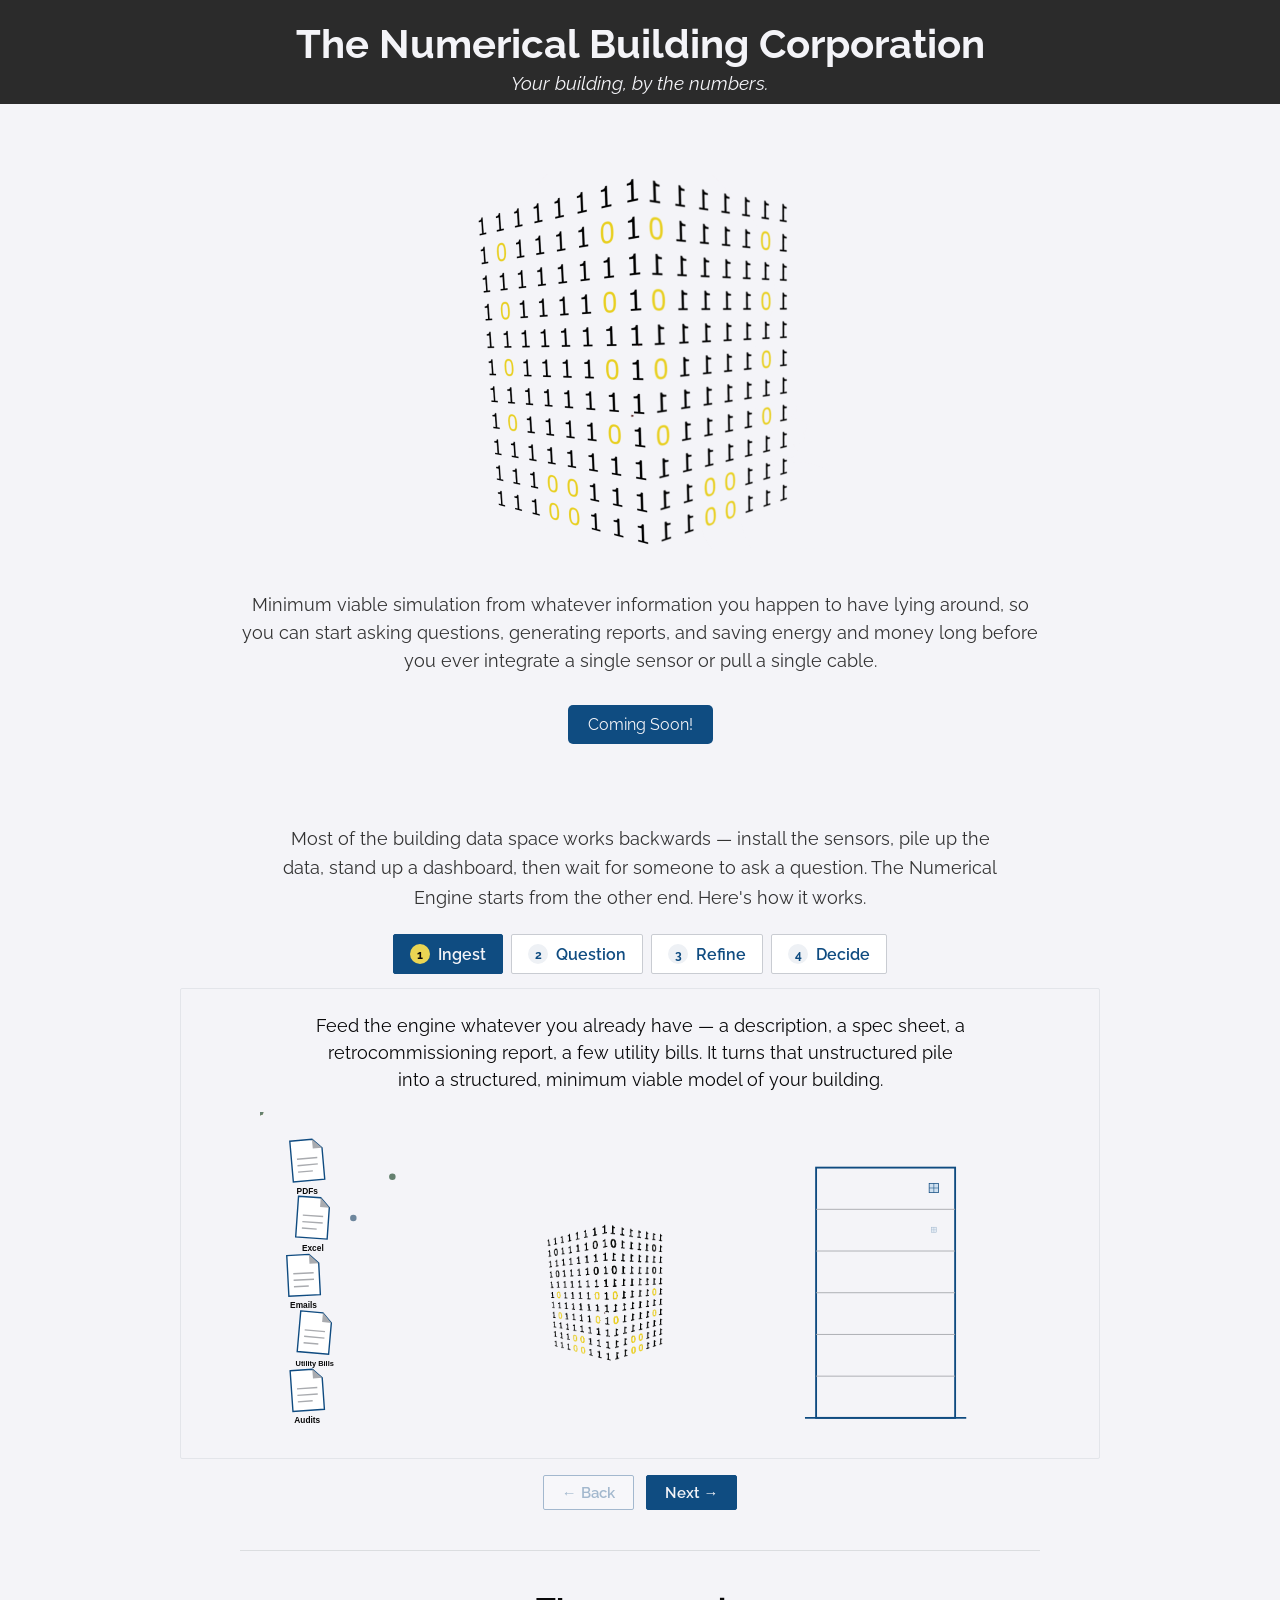
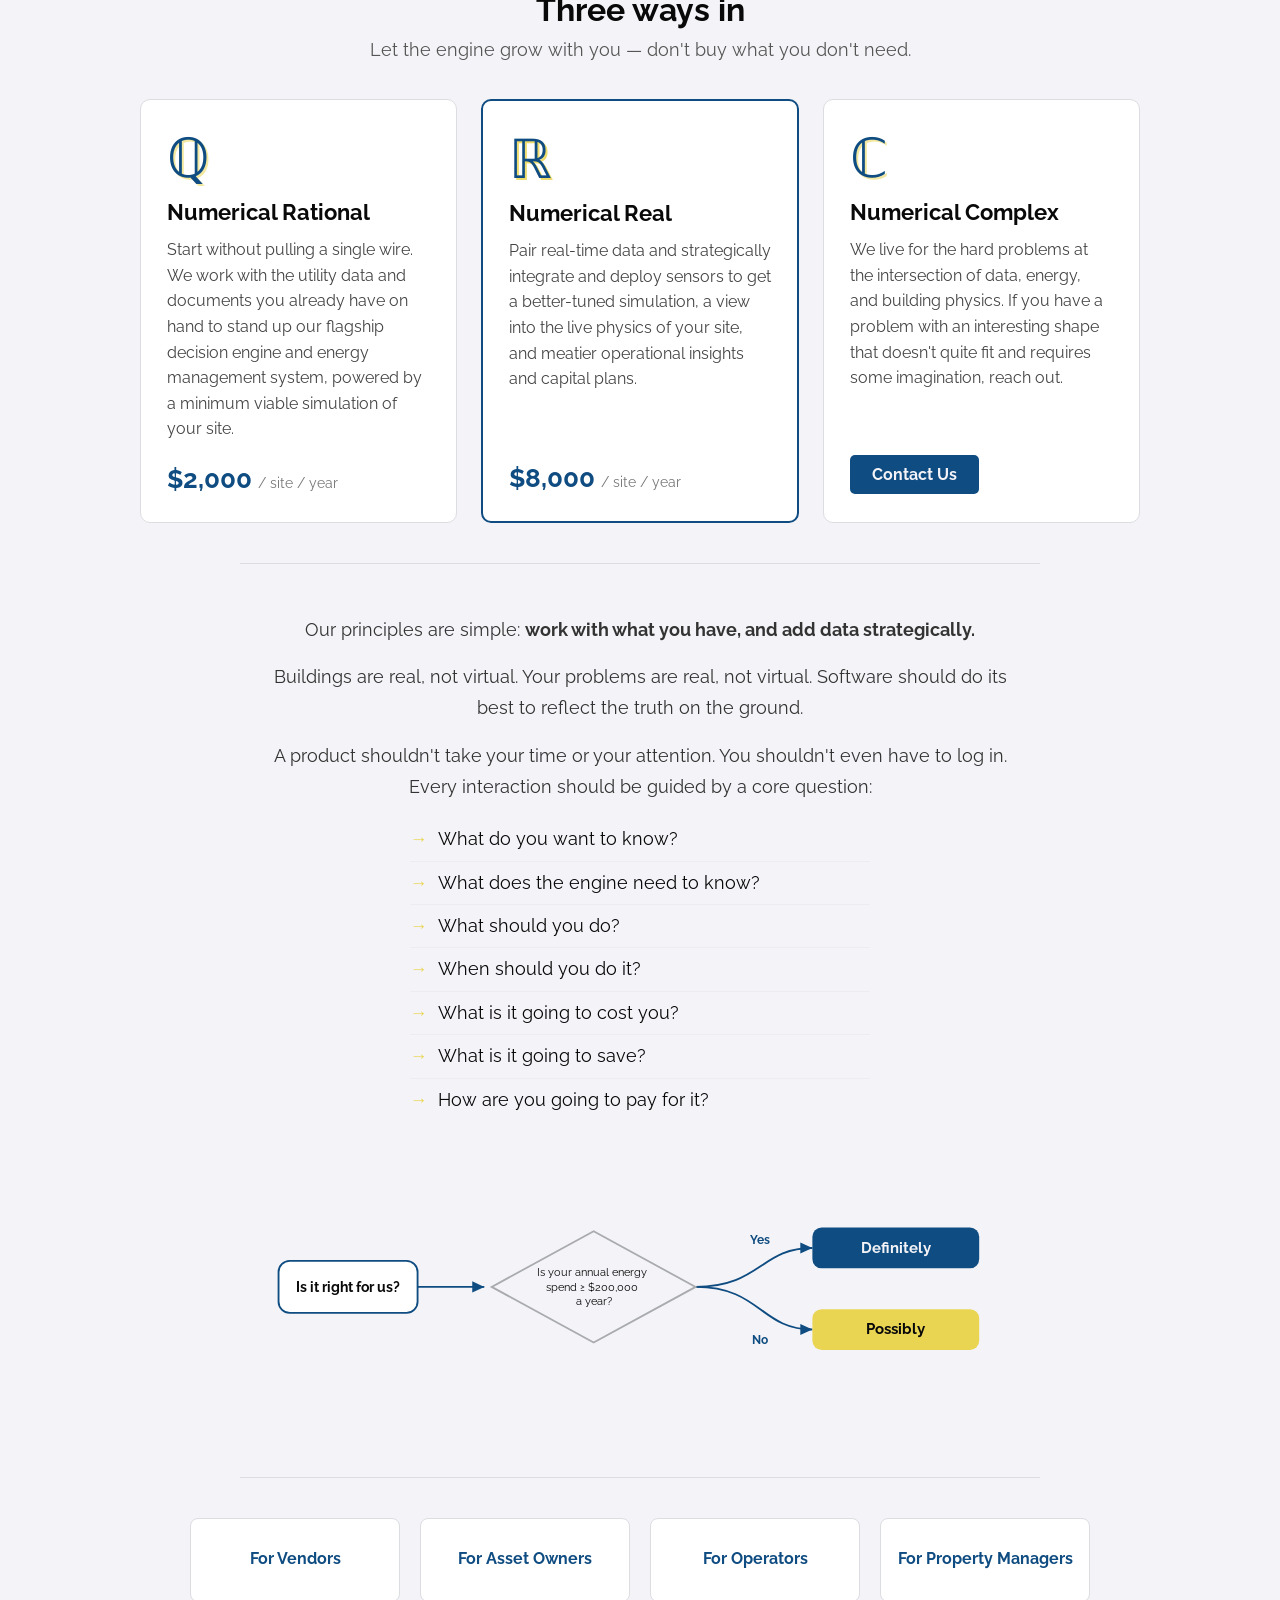
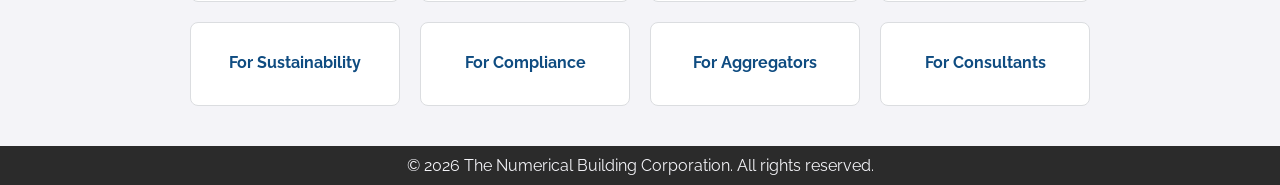
==== commit 54549949: "Redesign ingest fans and clean up mechanical distribution Replace the pinwheel fans with cleaner 5-b" ====
--- a/index.html
+++ b/index.html
@@ -53,7 +53,7 @@
                             <g id="gBulb"><circle r="5" fill="#EAD553" stroke="#09090A" stroke-width="0.8"/><rect x="-2.5" y="4" width="5" height="3.5" rx="0.5" fill="#A9ABAF"/></g>
                             <g id="gChiller"><rect x="-12" y="-8" width="24" height="16" rx="1" fill="#0F4B80"/><line x1="-8" y1="-4" x2="8" y2="-4" stroke="#F4F4F8" stroke-width="1"/><line x1="-8" y1="-1" x2="8" y2="-1" stroke="#F4F4F8" stroke-width="1"/><line x1="-8" y1="2" x2="8" y2="2" stroke="#F4F4F8" stroke-width="1"/><circle cx="0" cy="5" r="1.4" fill="#EAD553"/></g>
                             <g id="gPerson" stroke="#0F4B80" stroke-width="1.6" stroke-linecap="round" fill="none"><circle cx="0" cy="-7" r="2.3" fill="#0F4B80" stroke="none"/><line x1="0" y1="-4.6" x2="0" y2="2"/><line x1="0" y1="-2.6" x2="-3" y2="0.6"/><line x1="0" y1="-2.6" x2="3" y2="0.6"/><line x1="0" y1="2" x2="-2.6" y2="7"/><line x1="0" y1="2" x2="2.6" y2="7"/></g>
-                            <g id="gFan"><circle r="9" fill="#0F4B80"/><g fill="#F4F4F8"><animateTransform attributeName="transform" attributeType="XML" type="rotate" from="0" to="360" dur="2.4s" repeatCount="indefinite"/><path d="M0,-1.5 C 3,-3.6 5,-7 3.4,-9 C 2,-7.4 0.8,-4.6 0,-1.5 Z"/><path d="M0,-1.5 C 3,-3.6 5,-7 3.4,-9 C 2,-7.4 0.8,-4.6 0,-1.5 Z" transform="rotate(120)"/><path d="M0,-1.5 C 3,-3.6 5,-7 3.4,-9 C 2,-7.4 0.8,-4.6 0,-1.5 Z" transform="rotate(240)"/></g><circle r="2" fill="#EAD553"/></g>
+                            <g id="gFan"><circle r="10.5" fill="#0F4B80"/><circle r="10.5" fill="none" stroke="#0b3a63" stroke-width="1.4"/><g fill="#F4F4F8"><animateTransform attributeName="transform" attributeType="XML" type="rotate" from="0" to="360" dur="3s" repeatCount="indefinite"/><path d="M0,-2.2 C 4.2,-2.8 6.8,-5.6 5.8,-9.2 C 3.4,-8.6 1.2,-5.6 0,-2.2 Z"/><path d="M0,-2.2 C 4.2,-2.8 6.8,-5.6 5.8,-9.2 C 3.4,-8.6 1.2,-5.6 0,-2.2 Z" transform="rotate(72)"/><path d="M0,-2.2 C 4.2,-2.8 6.8,-5.6 5.8,-9.2 C 3.4,-8.6 1.2,-5.6 0,-2.2 Z" transform="rotate(144)"/><path d="M0,-2.2 C 4.2,-2.8 6.8,-5.6 5.8,-9.2 C 3.4,-8.6 1.2,-5.6 0,-2.2 Z" transform="rotate(216)"/><path d="M0,-2.2 C 4.2,-2.8 6.8,-5.6 5.8,-9.2 C 3.4,-8.6 1.2,-5.6 0,-2.2 Z" transform="rotate(288)"/></g><circle r="2.4" fill="#EAD553"/></g>
                         </defs>
 
                         <!-- left: unstructured documents -->
@@ -142,8 +142,30 @@
                         <g transform="translate(727,217)"><g opacity="0"><animate attributeName="opacity" from="0" to="1" dur="0.5s" begin="1.2s" fill="freeze"/><animateTransform attributeName="transform" type="scale" from="0.2" to="1" dur="0.5s" begin="1.2s" fill="freeze"/><rect x="-5" y="-5" width="10" height="10" fill="#cfe0f0" stroke="#0F4B80" stroke-width="0.8"/><line x1="0" y1="-5" x2="0" y2="5" stroke="#0F4B80" stroke-width="0.6"/><line x1="-5" y1="0" x2="5" y2="0" stroke="#0F4B80" stroke-width="0.6"/></g></g>
                         <g transform="translate(727,262)"><g opacity="0"><animate attributeName="opacity" from="0" to="1" dur="0.5s" begin="1.5s" fill="freeze"/><animateTransform attributeName="transform" type="scale" from="0.2" to="1" dur="0.5s" begin="1.5s" fill="freeze"/><rect x="-5" y="-5" width="10" height="10" fill="#cfe0f0" stroke="#0F4B80" stroke-width="0.8"/><line x1="0" y1="-5" x2="0" y2="5" stroke="#0F4B80" stroke-width="0.6"/><line x1="-5" y1="0" x2="5" y2="0" stroke="#0F4B80" stroke-width="0.6"/></g></g>
 
-                        <!-- chilled-water pipe growing from chiller up to the fan -->
-                        <line x1="655" y1="307" x2="655" y2="307" stroke="#0F4B80" stroke-width="2" stroke-dasharray="2,4" stroke-linecap="round"><animate attributeName="x2" from="655" to="634" dur="2.2s" begin="2.8s" fill="freeze"/><animate attributeName="y2" from="307" to="182" dur="2.2s" begin="2.8s" fill="freeze"/></line>
+                        <!-- mechanical distribution: chilled-water risers + supply-air ducts -->
+                        <g opacity="0">
+                            <animate attributeName="opacity" from="0" to="1" dur="0.6s" begin="2.7s" fill="freeze"/>
+                            <!-- chilled-water supply + return risers, tied into the chiller and run up past both air handlers -->
+                            <path d="M610,170 V309 H650" fill="none" stroke="#0F4B80" stroke-width="2" stroke-linejoin="round"/>
+                            <path d="M615,174 V313 H650" fill="none" stroke="#7fa6c9" stroke-width="2" stroke-linejoin="round"/>
+                            <!-- branch tees: supply + return to each air handler -->
+                            <line x1="610" y1="170" x2="622" y2="170" stroke="#0F4B80" stroke-width="2"/>
+                            <line x1="615" y1="174" x2="622" y2="174" stroke="#7fa6c9" stroke-width="2"/>
+                            <line x1="610" y1="260" x2="622" y2="260" stroke="#0F4B80" stroke-width="2"/>
+                            <line x1="615" y1="264" x2="622" y2="264" stroke="#7fa6c9" stroke-width="2"/>
+                            <!-- supply-air ducts off each air handler, with diffuser drops -->
+                            <rect x="641" y="169" width="66" height="6" rx="1" fill="#dbe6f0" stroke="#9bb4cc" stroke-width="0.8"/>
+                            <rect x="668" y="175" width="7" height="3" fill="#9bb4cc"/>
+                            <rect x="694" y="175" width="7" height="3" fill="#9bb4cc"/>
+                            <rect x="641" y="259" width="66" height="6" rx="1" fill="#dbe6f0" stroke="#9bb4cc" stroke-width="0.8"/>
+                            <rect x="668" y="265" width="7" height="3" fill="#9bb4cc"/>
+                            <rect x="694" y="265" width="7" height="3" fill="#9bb4cc"/>
+                            <!-- subtle circulation: chilled water rising, supply air spreading -->
+                            <circle cx="610" cy="305" r="2" fill="#0F4B80"><animate attributeName="cy" values="305;172" dur="2.6s" repeatCount="indefinite"/></circle>
+                            <circle cx="615" cy="174" r="2" fill="#7fa6c9"><animate attributeName="cy" values="174;305" dur="2.6s" repeatCount="indefinite" begin="0.5s"/></circle>
+                            <circle cx="645" cy="172" r="1.6" fill="#EAD553"><animate attributeName="cx" values="645;703" dur="2.2s" repeatCount="indefinite"/></circle>
+                            <circle cx="645" cy="262" r="1.6" fill="#EAD553"><animate attributeName="cx" values="645;703" dur="2.4s" repeatCount="indefinite" begin="0.6s"/></circle>
+                        </g>
 
                         <!-- structured elements thrown out of the engine, landing on the building -->
                         <!-- chiller -> first floor -->
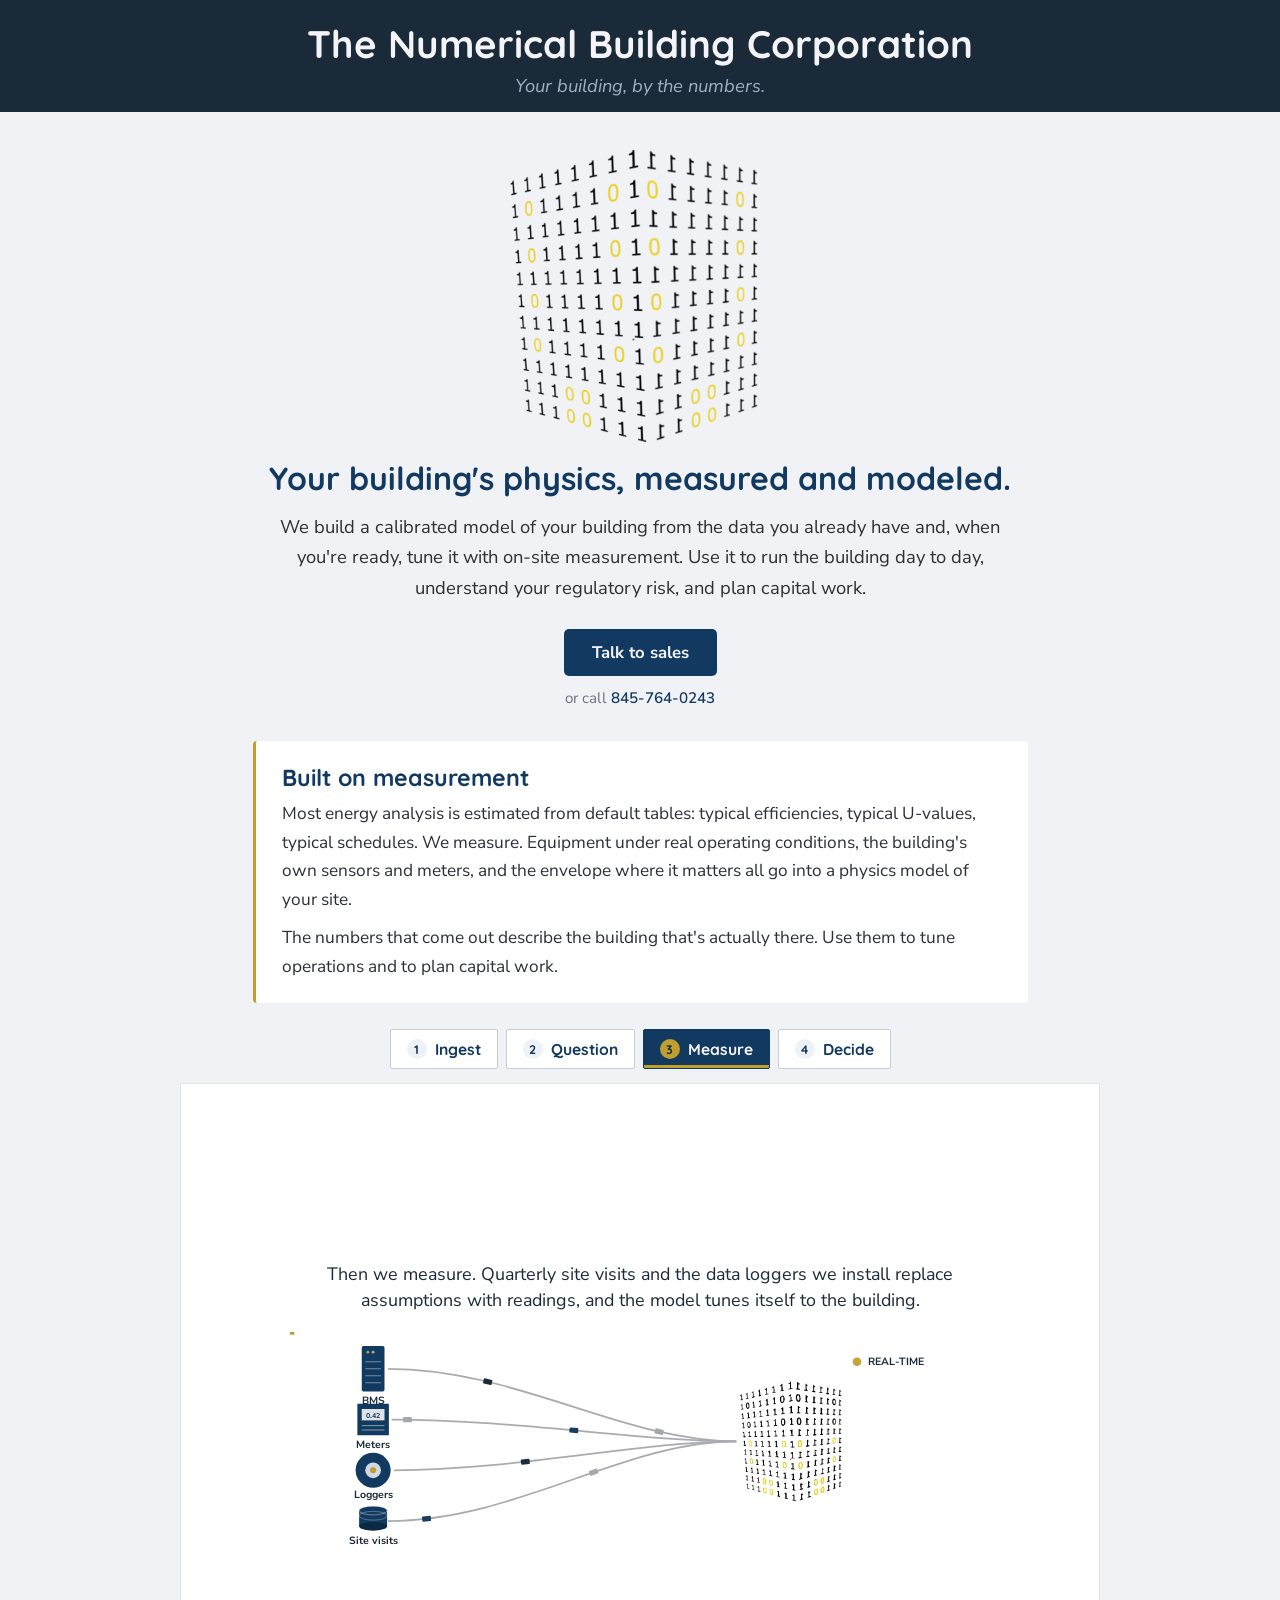
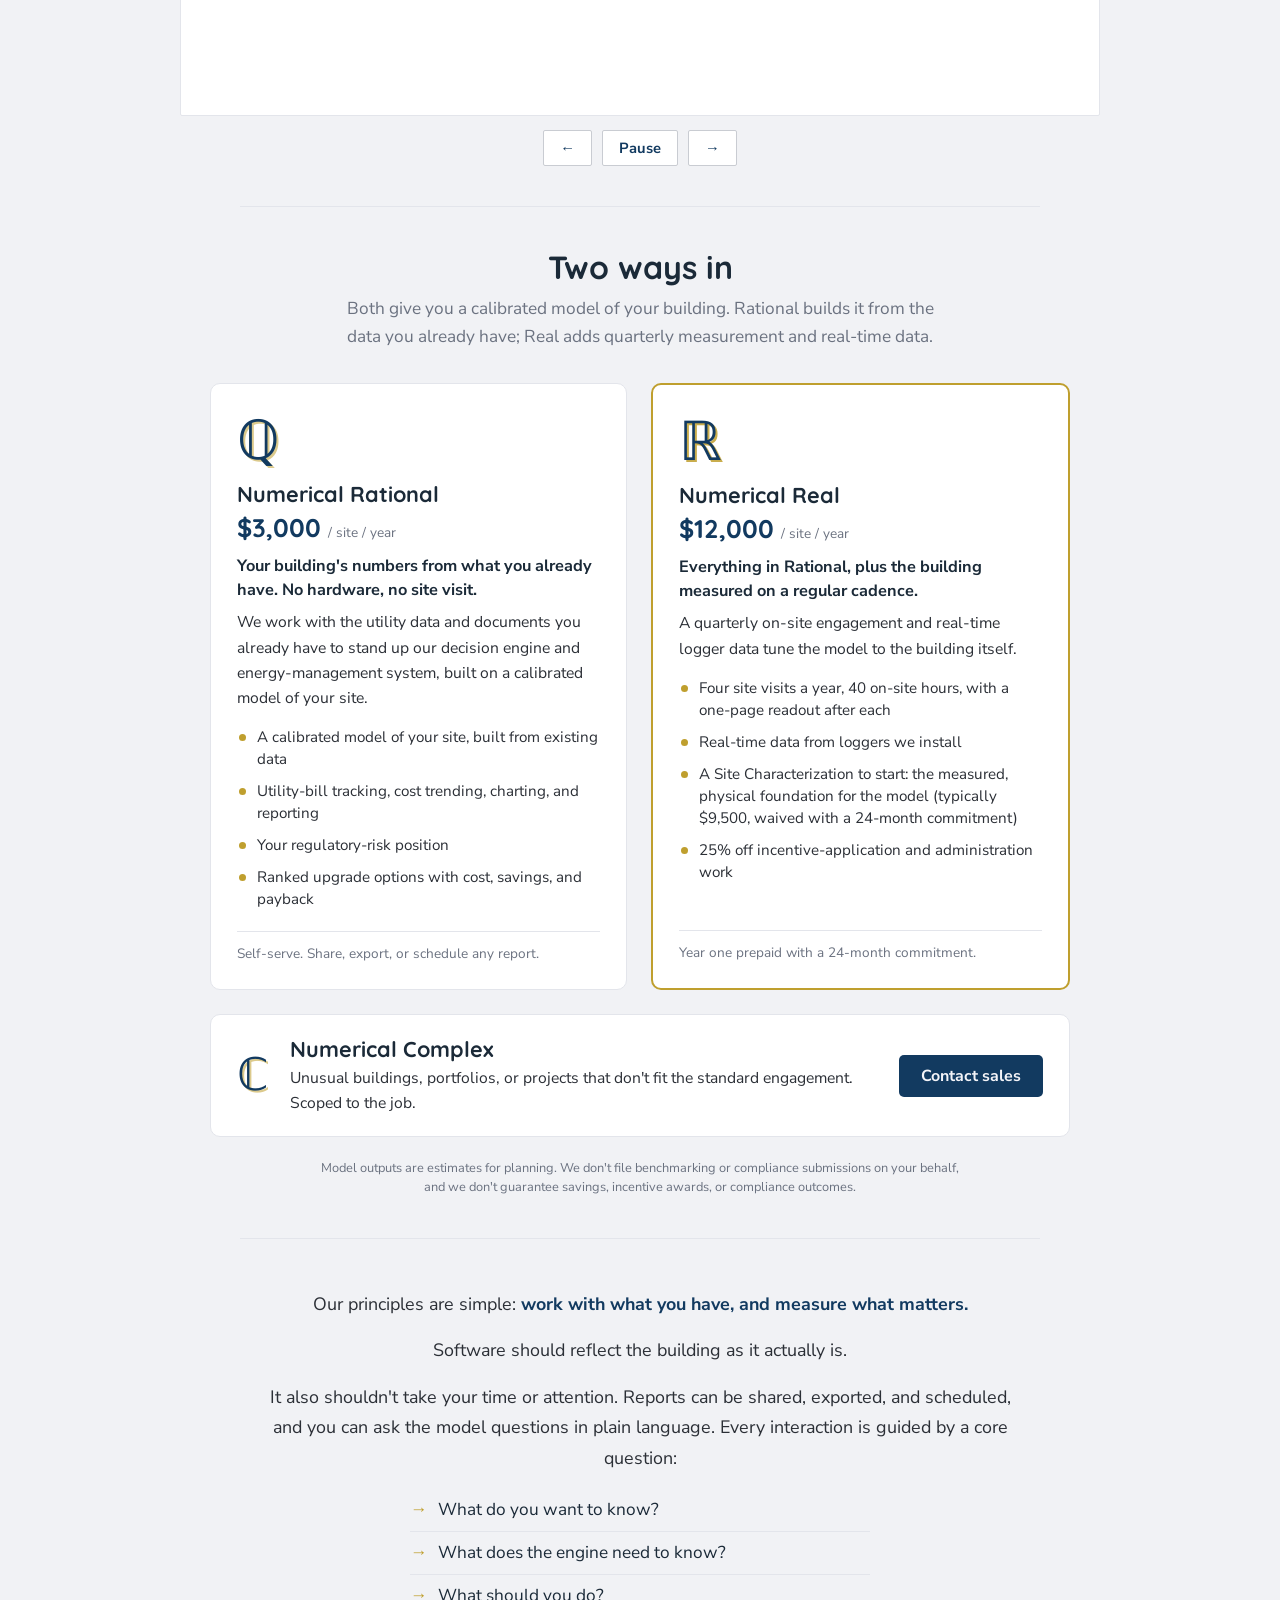
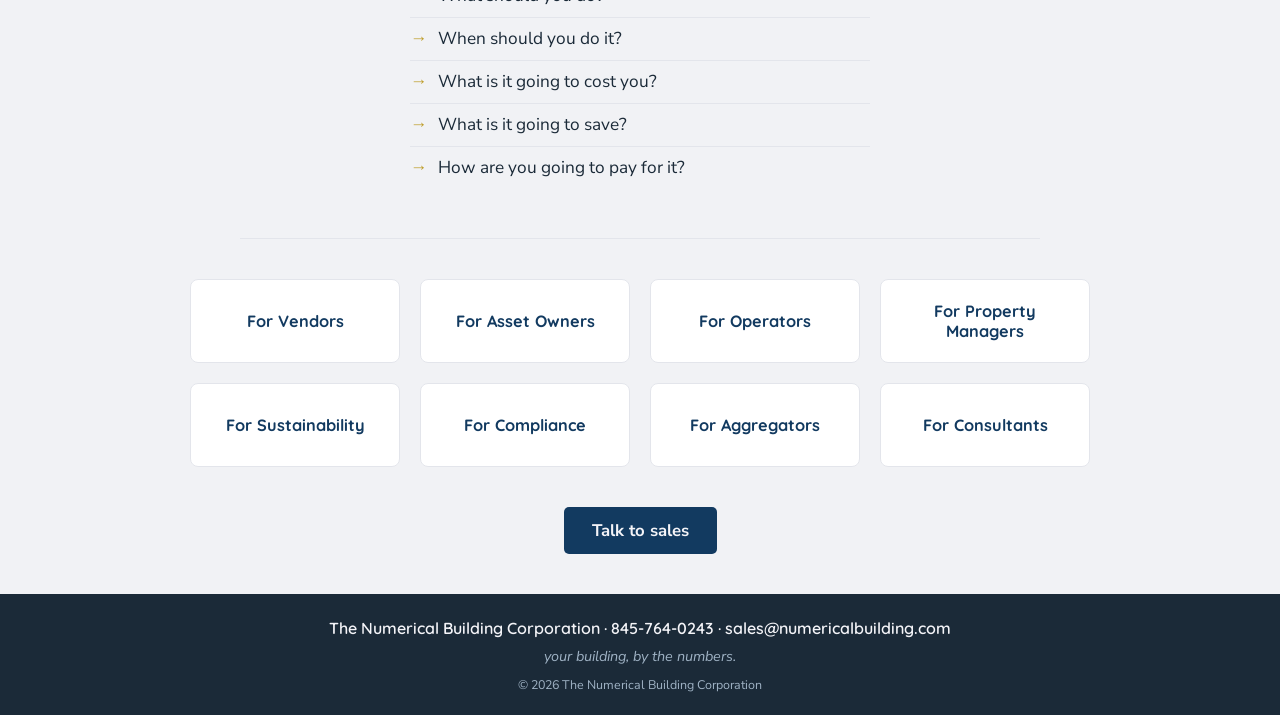
==== commit ca1e2773: "Align site with sales collateral: pricing, tiers, palette, carousel - Pricing: Rational $3,000, Real" ====
--- a/index.html
+++ b/index.html
@@ -4,7 +4,15 @@
     <meta charset="UTF-8">
     <meta name="viewport" content="width=device-width, initial-scale=1.0">
     <title>The Numerical Building Corporation</title>
-    <link href="https://fonts.googleapis.com/css2?family=Raleway:ital,wght@0,100..900;1,100..900&display=swap" rel="stylesheet">
+    <meta name="description" content="A calibrated physics model of your building, built from the data you already have and tuned with on-site measurement. Use it to run the building and plan capital work.">
+    <meta property="og:title" content="The Numerical Building Corporation">
+    <meta property="og:description" content="Your building, by the numbers. A calibrated model of your building, built from your data and tuned with on-site measurement.">
+    <meta property="og:image" content="https://numericalbuilding.com/images/numbuco.png">
+    <meta property="og:url" content="https://numericalbuilding.com/">
+    <meta property="og:type" content="website">
+    <link rel="preconnect" href="https://fonts.googleapis.com">
+    <link rel="preconnect" href="https://fonts.gstatic.com" crossorigin>
+    <link href="https://fonts.googleapis.com/css2?family=Quicksand:wght@500;600;700&family=Nunito+Sans:ital,wght@0,400;0,600;0,700;1,400&display=swap" rel="stylesheet">
     <link rel="icon" type="image/png" href="images/numbuco.png">
     <link rel="stylesheet" href="styles.css">
     <script>document.documentElement.classList.add('js');</script>
@@ -16,32 +24,37 @@
     </header>
 
     <div class="hero">
-        <img width=375 height=375 src="images/numbuco.png" alt="Company Logo">
+        <img width=300 height=300 src="images/numbuco.png" alt="The Numerical Building Corporation logo">
+        <h2 class="hero-title">Your building's physics, measured and modeled.</h2>
         <p>
-            Minimum viable simulation from whatever information you happen to have lying around,
-            so you can start asking questions, generating reports, and saving energy and money
-            long before you ever integrate a single sensor or pull a single cable.
+            We build a calibrated model of your building from the data you already have and,
+            when you're ready, tune it with on-site measurement. Use it to run the building
+            day to day, understand your regulatory risk, and plan capital work.
         </p>
         <div class="cta">
-            <!-- <a href="https://app.numericalbuilding.com" target="_blank" >Try It Out</a> -->
-            <a href="#">Coming Soon!</a>
+            <a href="mailto:sales@numericalbuilding.com?subject=Numerical%20Building%20inquiry">Talk to sales</a>
+            <p class="cta-alt">or call <a href="tel:+18457640243">845-764-0243</a></p>
         </div>
     </div>
 
-    <p class="intro-lead" data-animate>Most of the building data space works backwards &mdash; install the sensors, pile up the data, stand up a dashboard, then wait for someone to ask a question. The Numerical Engine starts from the other end. Here's how it works.</p>
-
-    <section class="walkthrough" data-animate>
+    <section class="measure" data-animate>
+        <h2 class="reveal" style="--d:.05s">Built on measurement</h2>
+        <p class="reveal" style="--d:.15s">Most energy analysis is estimated from default tables: typical efficiencies, typical U&#8209;values, typical schedules. We measure. Equipment under real operating conditions, the building's own sensors and meters, and the envelope where it matters all go into a physics model of your site.</p>
+        <p class="reveal" style="--d:.25s">The numbers that come out describe the building that's actually there. Use them to tune operations and to plan capital work.</p>
+    </section>
+
+    <section class="walkthrough" data-animate aria-roledescription="carousel" aria-label="How the engine works">
         <div class="steps-nav" role="tablist" aria-label="How the engine works">
-            <button class="step-tab active" type="button" data-step="0"><span class="step-num">1</span> Ingest</button>
-            <button class="step-tab" type="button" data-step="1"><span class="step-num">2</span> Question</button>
-            <button class="step-tab" type="button" data-step="2"><span class="step-num">3</span> Refine</button>
-            <button class="step-tab" type="button" data-step="3"><span class="step-num">4</span> Decide</button>
+            <button class="step-tab active" type="button" role="tab" data-step="0"><span class="step-num">1</span> Ingest<span class="step-progress"></span></button>
+            <button class="step-tab" type="button" role="tab" data-step="1"><span class="step-num">2</span> Question<span class="step-progress"></span></button>
+            <button class="step-tab" type="button" role="tab" data-step="2"><span class="step-num">3</span> Measure<span class="step-progress"></span></button>
+            <button class="step-tab" type="button" role="tab" data-step="3"><span class="step-num">4</span> Decide<span class="step-progress"></span></button>
         </div>
 
         <div class="step-panels">
             <!-- Step 1: Ingest -->
-            <div class="step-panel active" data-step="0">
-                <p class="step-caption">Feed the engine whatever you already have &mdash; a description, a spec sheet, a retrocommissioning report, a few utility bills. It turns that unstructured pile into a structured, minimum viable model of your building.</p>
+            <div class="step-panel active" data-step="0" role="tabpanel">
+                <p class="step-caption">Start with what you have: utility bills, interval data, drawings, audits, spec sheets. The engine turns that pile into a structured, calibrated model of your building.</p>
                 <div class="step-visual">
                     <svg class="ingest-svg" viewBox="0 0 820 360" xmlns="http://www.w3.org/2000/svg" role="img" aria-label="Unstructured documents flow into the engine and come out as a structured building model: windows, occupants, lighting and equipment landing on each floor">
                         <defs>
@@ -50,75 +63,75 @@
                             <path id="fp3" d="M70,176 C 180,176 250,185 298,194" fill="none"/>
                             <path id="fp4" d="M86,238 C 190,238 250,200 298,197" fill="none"/>
                             <path id="fp5" d="M72,300 C 180,300 250,228 298,200" fill="none"/>
-                            <g id="gBulb"><circle r="5" fill="#EAD553" stroke="#09090A" stroke-width="0.8"/><rect x="-2.5" y="4" width="5" height="3.5" rx="0.5" fill="#A9ABAF"/></g>
-                            <g id="gChiller"><rect x="-12" y="-8" width="24" height="16" rx="1" fill="#0F4B80"/><line x1="-8" y1="-4" x2="8" y2="-4" stroke="#F4F4F8" stroke-width="1"/><line x1="-8" y1="-1" x2="8" y2="-1" stroke="#F4F4F8" stroke-width="1"/><line x1="-8" y1="2" x2="8" y2="2" stroke="#F4F4F8" stroke-width="1"/><circle cx="0" cy="5" r="1.4" fill="#EAD553"/></g>
-                            <g id="gPerson" stroke="#0F4B80" stroke-width="1.6" stroke-linecap="round" fill="none"><circle cx="0" cy="-7" r="2.3" fill="#0F4B80" stroke="none"/><line x1="0" y1="-4.6" x2="0" y2="2"/><line x1="0" y1="-2.6" x2="-3" y2="0.6"/><line x1="0" y1="-2.6" x2="3" y2="0.6"/><line x1="0" y1="2" x2="-2.6" y2="7"/><line x1="0" y1="2" x2="2.6" y2="7"/></g>
-                            <g id="gFan"><circle r="10.5" fill="#0F4B80"/><circle r="10.5" fill="none" stroke="#0b3a63" stroke-width="1.4"/><g fill="#F4F4F8"><animateTransform attributeName="transform" attributeType="XML" type="rotate" from="0" to="360" dur="3s" repeatCount="indefinite"/><path d="M0,-2.2 C 4.2,-2.8 6.8,-5.6 5.8,-9.2 C 3.4,-8.6 1.2,-5.6 0,-2.2 Z"/><path d="M0,-2.2 C 4.2,-2.8 6.8,-5.6 5.8,-9.2 C 3.4,-8.6 1.2,-5.6 0,-2.2 Z" transform="rotate(72)"/><path d="M0,-2.2 C 4.2,-2.8 6.8,-5.6 5.8,-9.2 C 3.4,-8.6 1.2,-5.6 0,-2.2 Z" transform="rotate(144)"/><path d="M0,-2.2 C 4.2,-2.8 6.8,-5.6 5.8,-9.2 C 3.4,-8.6 1.2,-5.6 0,-2.2 Z" transform="rotate(216)"/><path d="M0,-2.2 C 4.2,-2.8 6.8,-5.6 5.8,-9.2 C 3.4,-8.6 1.2,-5.6 0,-2.2 Z" transform="rotate(288)"/></g><circle r="2.4" fill="#EAD553"/></g>
+                            <g id="gBulb"><circle r="5" fill="#BF9F2E" stroke="#1B2A38" stroke-width="0.8"/><rect x="-2.5" y="4" width="5" height="3.5" rx="0.5" fill="#A9ABAF"/></g>
+                            <g id="gChiller"><rect x="-12" y="-8" width="24" height="16" rx="1" fill="#123A60"/><line x1="-8" y1="-4" x2="8" y2="-4" stroke="#F4F4F8" stroke-width="1"/><line x1="-8" y1="-1" x2="8" y2="-1" stroke="#F4F4F8" stroke-width="1"/><line x1="-8" y1="2" x2="8" y2="2" stroke="#F4F4F8" stroke-width="1"/><circle cx="0" cy="5" r="1.4" fill="#BF9F2E"/></g>
+                            <g id="gPerson" stroke="#123A60" stroke-width="1.6" stroke-linecap="round" fill="none"><circle cx="0" cy="-7" r="2.3" fill="#123A60" stroke="none"/><line x1="0" y1="-4.6" x2="0" y2="2"/><line x1="0" y1="-2.6" x2="-3" y2="0.6"/><line x1="0" y1="-2.6" x2="3" y2="0.6"/><line x1="0" y1="2" x2="-2.6" y2="7"/><line x1="0" y1="2" x2="2.6" y2="7"/></g>
+                            <g id="gFan"><circle r="10.5" fill="#123A60"/><circle r="10.5" fill="none" stroke="#0B2942" stroke-width="1.4"/><g fill="#F4F4F8"><animateTransform attributeName="transform" attributeType="XML" type="rotate" from="0" to="360" dur="3s" repeatCount="indefinite"/><path d="M0,-2.2 C 4.2,-2.8 6.8,-5.6 5.8,-9.2 C 3.4,-8.6 1.2,-5.6 0,-2.2 Z"/><path d="M0,-2.2 C 4.2,-2.8 6.8,-5.6 5.8,-9.2 C 3.4,-8.6 1.2,-5.6 0,-2.2 Z" transform="rotate(72)"/><path d="M0,-2.2 C 4.2,-2.8 6.8,-5.6 5.8,-9.2 C 3.4,-8.6 1.2,-5.6 0,-2.2 Z" transform="rotate(144)"/><path d="M0,-2.2 C 4.2,-2.8 6.8,-5.6 5.8,-9.2 C 3.4,-8.6 1.2,-5.6 0,-2.2 Z" transform="rotate(216)"/><path d="M0,-2.2 C 4.2,-2.8 6.8,-5.6 5.8,-9.2 C 3.4,-8.6 1.2,-5.6 0,-2.2 Z" transform="rotate(288)"/></g><circle r="2.4" fill="#BF9F2E"/></g>
                         </defs>
 
                         <!-- left: unstructured documents -->
-                        <g font-family="Arial, sans-serif" text-anchor="middle">
+                        <g font-family="'Nunito Sans', Arial, sans-serif" text-anchor="middle">
                             <g transform="translate(34,30)">
                                 <g transform="rotate(-5 17 22)">
-                                    <path d="M0,0 H24 L34,10 V44 H0 Z" fill="#fff" stroke="#0F4B80" stroke-width="1.5"/>
+                                    <path d="M0,0 H24 L34,10 V44 H0 Z" fill="#fff" stroke="#123A60" stroke-width="1.5"/>
                                     <path d="M24,0 V10 H34 Z" fill="#A9ABAF"/>
                                     <line x1="6" y1="20" x2="28" y2="20" stroke="#A9ABAF" stroke-width="1.5"/>
                                     <line x1="6" y1="27" x2="28" y2="27" stroke="#A9ABAF" stroke-width="1.5"/>
                                     <line x1="6" y1="34" x2="22" y2="34" stroke="#A9ABAF" stroke-width="1.5"/>
                                 </g>
-                                <text x="17" y="58" font-size="9" font-weight="bold" fill="#09090A">PDFs</text>
+                                <text x="17" y="58" font-size="9" font-weight="bold" fill="#1B2A38">PDFs</text>
                             </g>
                             <g transform="translate(40,92)">
                                 <g transform="rotate(4 17 22)">
-                                    <path d="M0,0 H24 L34,10 V44 H0 Z" fill="#fff" stroke="#0F4B80" stroke-width="1.5"/>
+                                    <path d="M0,0 H24 L34,10 V44 H0 Z" fill="#fff" stroke="#123A60" stroke-width="1.5"/>
                                     <path d="M24,0 V10 H34 Z" fill="#A9ABAF"/>
                                     <line x1="6" y1="20" x2="28" y2="20" stroke="#A9ABAF" stroke-width="1.5"/>
                                     <line x1="6" y1="27" x2="28" y2="27" stroke="#A9ABAF" stroke-width="1.5"/>
                                     <line x1="6" y1="34" x2="22" y2="34" stroke="#A9ABAF" stroke-width="1.5"/>
                                 </g>
-                                <text x="17" y="58" font-size="9" font-weight="bold" fill="#09090A">Excel</text>
+                                <text x="17" y="58" font-size="9" font-weight="bold" fill="#1B2A38">Excel</text>
                             </g>
                             <g transform="translate(30,154)">
                                 <g transform="rotate(-3 17 22)">
-                                    <path d="M0,0 H24 L34,10 V44 H0 Z" fill="#fff" stroke="#0F4B80" stroke-width="1.5"/>
+                                    <path d="M0,0 H24 L34,10 V44 H0 Z" fill="#fff" stroke="#123A60" stroke-width="1.5"/>
                                     <path d="M24,0 V10 H34 Z" fill="#A9ABAF"/>
                                     <line x1="6" y1="20" x2="28" y2="20" stroke="#A9ABAF" stroke-width="1.5"/>
                                     <line x1="6" y1="27" x2="28" y2="27" stroke="#A9ABAF" stroke-width="1.5"/>
                                     <line x1="6" y1="34" x2="22" y2="34" stroke="#A9ABAF" stroke-width="1.5"/>
                                 </g>
-                                <text x="17" y="58" font-size="9" font-weight="bold" fill="#09090A">Emails</text>
+                                <text x="17" y="58" font-size="9" font-weight="bold" fill="#1B2A38">Emails</text>
                             </g>
                             <g transform="translate(42,216)">
                                 <g transform="rotate(5 17 22)">
-                                    <path d="M0,0 H24 L34,10 V44 H0 Z" fill="#fff" stroke="#0F4B80" stroke-width="1.5"/>
+                                    <path d="M0,0 H24 L34,10 V44 H0 Z" fill="#fff" stroke="#123A60" stroke-width="1.5"/>
                                     <path d="M24,0 V10 H34 Z" fill="#A9ABAF"/>
                                     <line x1="6" y1="20" x2="28" y2="20" stroke="#A9ABAF" stroke-width="1.5"/>
                                     <line x1="6" y1="27" x2="28" y2="27" stroke="#A9ABAF" stroke-width="1.5"/>
                                     <line x1="6" y1="34" x2="22" y2="34" stroke="#A9ABAF" stroke-width="1.5"/>
                                 </g>
-                                <text x="17" y="58" font-size="8" font-weight="bold" fill="#09090A">Utility Bills</text>
+                                <text x="17" y="58" font-size="8" font-weight="bold" fill="#1B2A38">Utility Bills</text>
                             </g>
                             <g transform="translate(34,278)">
                                 <g transform="rotate(-4 17 22)">
-                                    <path d="M0,0 H24 L34,10 V44 H0 Z" fill="#fff" stroke="#0F4B80" stroke-width="1.5"/>
+                                    <path d="M0,0 H24 L34,10 V44 H0 Z" fill="#fff" stroke="#123A60" stroke-width="1.5"/>
                                     <path d="M24,0 V10 H34 Z" fill="#A9ABAF"/>
                                     <line x1="6" y1="20" x2="28" y2="20" stroke="#A9ABAF" stroke-width="1.5"/>
                                     <line x1="6" y1="27" x2="28" y2="27" stroke="#A9ABAF" stroke-width="1.5"/>
                                     <line x1="6" y1="34" x2="22" y2="34" stroke="#A9ABAF" stroke-width="1.5"/>
                                 </g>
-                                <text x="17" y="58" font-size="9" font-weight="bold" fill="#09090A">Audits</text>
+                                <text x="17" y="58" font-size="9" font-weight="bold" fill="#1B2A38">Audits</text>
                             </g>
                         </g>
 
                         <!-- unstructured particles flowing into the engine -->
                         <g>
-                            <circle r="3.5" fill="#EAD553"><animate attributeName="fill" values="#EAD553;#0F4B80;#A9ABAF;#EAD553" dur="4s" repeatCount="indefinite"/><animateMotion dur="3s" repeatCount="indefinite" begin="0s"><mpath href="#fp1"/></animateMotion></circle>
-                            <circle r="3.5" fill="#0F4B80"><animate attributeName="fill" values="#0F4B80;#A9ABAF;#EAD553;#0F4B80" dur="4s" repeatCount="indefinite"/><animateMotion dur="3s" repeatCount="indefinite" begin="0.6s"><mpath href="#fp2"/></animateMotion></circle>
-                            <circle r="3.5" fill="#A9ABAF"><animate attributeName="fill" values="#A9ABAF;#EAD553;#0F4B80;#A9ABAF" dur="4s" repeatCount="indefinite"/><animateMotion dur="3s" repeatCount="indefinite" begin="1.2s"><mpath href="#fp3"/></animateMotion></circle>
-                            <circle r="3.5" fill="#EAD553"><animate attributeName="fill" values="#EAD553;#0F4B80;#A9ABAF;#EAD553" dur="4s" repeatCount="indefinite"/><animateMotion dur="3s" repeatCount="indefinite" begin="1.8s"><mpath href="#fp4"/></animateMotion></circle>
-                            <circle r="3.5" fill="#0F4B80"><animate attributeName="fill" values="#0F4B80;#A9ABAF;#EAD553;#0F4B80" dur="4s" repeatCount="indefinite"/><animateMotion dur="3s" repeatCount="indefinite" begin="2.4s"><mpath href="#fp5"/></animateMotion></circle>
-                            <circle r="3.5" fill="#A9ABAF"><animate attributeName="fill" values="#A9ABAF;#EAD553;#0F4B80;#A9ABAF" dur="4s" repeatCount="indefinite"/><animateMotion dur="3s" repeatCount="indefinite" begin="1.5s"><mpath href="#fp1"/></animateMotion></circle>
-                            <circle r="3.5" fill="#EAD553"><animate attributeName="fill" values="#EAD553;#0F4B80;#A9ABAF;#EAD553" dur="4s" repeatCount="indefinite"/><animateMotion dur="3s" repeatCount="indefinite" begin="2.1s"><mpath href="#fp3"/></animateMotion></circle>
+                            <circle r="3.5" fill="#BF9F2E"><animate attributeName="fill" values="#BF9F2E;#123A60;#A9ABAF;#BF9F2E" dur="4s" repeatCount="indefinite"/><animateMotion dur="3s" repeatCount="indefinite" begin="0s"><mpath href="#fp1"/></animateMotion></circle>
+                            <circle r="3.5" fill="#123A60"><animate attributeName="fill" values="#123A60;#A9ABAF;#BF9F2E;#123A60" dur="4s" repeatCount="indefinite"/><animateMotion dur="3s" repeatCount="indefinite" begin="0.6s"><mpath href="#fp2"/></animateMotion></circle>
+                            <circle r="3.5" fill="#A9ABAF"><animate attributeName="fill" values="#A9ABAF;#BF9F2E;#123A60;#A9ABAF" dur="4s" repeatCount="indefinite"/><animateMotion dur="3s" repeatCount="indefinite" begin="1.2s"><mpath href="#fp3"/></animateMotion></circle>
+                            <circle r="3.5" fill="#BF9F2E"><animate attributeName="fill" values="#BF9F2E;#123A60;#A9ABAF;#BF9F2E" dur="4s" repeatCount="indefinite"/><animateMotion dur="3s" repeatCount="indefinite" begin="1.8s"><mpath href="#fp4"/></animateMotion></circle>
+                            <circle r="3.5" fill="#123A60"><animate attributeName="fill" values="#123A60;#A9ABAF;#BF9F2E;#123A60" dur="4s" repeatCount="indefinite"/><animateMotion dur="3s" repeatCount="indefinite" begin="2.4s"><mpath href="#fp5"/></animateMotion></circle>
+                            <circle r="3.5" fill="#A9ABAF"><animate attributeName="fill" values="#A9ABAF;#BF9F2E;#123A60;#A9ABAF" dur="4s" repeatCount="indefinite"/><animateMotion dur="3s" repeatCount="indefinite" begin="1.5s"><mpath href="#fp1"/></animateMotion></circle>
+                            <circle r="3.5" fill="#BF9F2E"><animate attributeName="fill" values="#BF9F2E;#123A60;#A9ABAF;#BF9F2E" dur="4s" repeatCount="indefinite"/><animateMotion dur="3s" repeatCount="indefinite" begin="2.1s"><mpath href="#fp3"/></animateMotion></circle>
                         </g>
 
                         <!-- engine -->
@@ -126,32 +139,32 @@
 
                         <!-- right: above-ground building, floors stacked -->
                         <g>
-                            <rect x="600" y="60" width="150" height="270" fill="#F4F4F8" stroke="#0F4B80" stroke-width="2"/>
+                            <rect x="600" y="60" width="150" height="270" fill="#F4F4F8" stroke="#123A60" stroke-width="2"/>
                             <line x1="600" y1="105" x2="750" y2="105" stroke="#A9ABAF" stroke-width="1"/>
                             <line x1="600" y1="150" x2="750" y2="150" stroke="#A9ABAF" stroke-width="1"/>
                             <line x1="600" y1="195" x2="750" y2="195" stroke="#A9ABAF" stroke-width="1"/>
                             <line x1="600" y1="240" x2="750" y2="240" stroke="#A9ABAF" stroke-width="1"/>
                             <line x1="600" y1="285" x2="750" y2="285" stroke="#A9ABAF" stroke-width="1"/>
-                            <line x1="588" y1="330" x2="762" y2="330" stroke="#0F4B80" stroke-width="2"/>
+                            <line x1="588" y1="330" x2="762" y2="330" stroke="#123A60" stroke-width="2"/>
                         </g>
 
                         <!-- windows materializing on the facade -->
-                        <g transform="translate(727,82)"><g opacity="0"><animate attributeName="opacity" from="0" to="1" dur="0.5s" begin="0.3s" fill="freeze"/><animateTransform attributeName="transform" type="scale" from="0.2" to="1" dur="0.5s" begin="0.3s" fill="freeze"/><rect x="-5" y="-5" width="10" height="10" fill="#cfe0f0" stroke="#0F4B80" stroke-width="0.8"/><line x1="0" y1="-5" x2="0" y2="5" stroke="#0F4B80" stroke-width="0.6"/><line x1="-5" y1="0" x2="5" y2="0" stroke="#0F4B80" stroke-width="0.6"/></g></g>
-                        <g transform="translate(727,127)"><g opacity="0"><animate attributeName="opacity" from="0" to="1" dur="0.5s" begin="0.6s" fill="freeze"/><animateTransform attributeName="transform" type="scale" from="0.2" to="1" dur="0.5s" begin="0.6s" fill="freeze"/><rect x="-5" y="-5" width="10" height="10" fill="#cfe0f0" stroke="#0F4B80" stroke-width="0.8"/><line x1="0" y1="-5" x2="0" y2="5" stroke="#0F4B80" stroke-width="0.6"/><line x1="-5" y1="0" x2="5" y2="0" stroke="#0F4B80" stroke-width="0.6"/></g></g>
-                        <g transform="translate(727,172)"><g opacity="0"><animate attributeName="opacity" from="0" to="1" dur="0.5s" begin="0.9s" fill="freeze"/><animateTransform attributeName="transform" type="scale" from="0.2" to="1" dur="0.5s" begin="0.9s" fill="freeze"/><rect x="-5" y="-5" width="10" height="10" fill="#cfe0f0" stroke="#0F4B80" stroke-width="0.8"/><line x1="0" y1="-5" x2="0" y2="5" stroke="#0F4B80" stroke-width="0.6"/><line x1="-5" y1="0" x2="5" y2="0" stroke="#0F4B80" stroke-width="0.6"/></g></g>
-                        <g transform="translate(727,217)"><g opacity="0"><animate attributeName="opacity" from="0" to="1" dur="0.5s" begin="1.2s" fill="freeze"/><animateTransform attributeName="transform" type="scale" from="0.2" to="1" dur="0.5s" begin="1.2s" fill="freeze"/><rect x="-5" y="-5" width="10" height="10" fill="#cfe0f0" stroke="#0F4B80" stroke-width="0.8"/><line x1="0" y1="-5" x2="0" y2="5" stroke="#0F4B80" stroke-width="0.6"/><line x1="-5" y1="0" x2="5" y2="0" stroke="#0F4B80" stroke-width="0.6"/></g></g>
-                        <g transform="translate(727,262)"><g opacity="0"><animate attributeName="opacity" from="0" to="1" dur="0.5s" begin="1.5s" fill="freeze"/><animateTransform attributeName="transform" type="scale" from="0.2" to="1" dur="0.5s" begin="1.5s" fill="freeze"/><rect x="-5" y="-5" width="10" height="10" fill="#cfe0f0" stroke="#0F4B80" stroke-width="0.8"/><line x1="0" y1="-5" x2="0" y2="5" stroke="#0F4B80" stroke-width="0.6"/><line x1="-5" y1="0" x2="5" y2="0" stroke="#0F4B80" stroke-width="0.6"/></g></g>
+                        <g transform="translate(727,82)"><g opacity="0"><animate attributeName="opacity" from="0" to="1" dur="0.5s" begin="0.3s" fill="freeze"/><animateTransform attributeName="transform" type="scale" from="0.2" to="1" dur="0.5s" begin="0.3s" fill="freeze"/><rect x="-5" y="-5" width="10" height="10" fill="#cfe0f0" stroke="#123A60" stroke-width="0.8"/><line x1="0" y1="-5" x2="0" y2="5" stroke="#123A60" stroke-width="0.6"/><line x1="-5" y1="0" x2="5" y2="0" stroke="#123A60" stroke-width="0.6"/></g></g>
+                        <g transform="translate(727,127)"><g opacity="0"><animate attributeName="opacity" from="0" to="1" dur="0.5s" begin="0.6s" fill="freeze"/><animateTransform attributeName="transform" type="scale" from="0.2" to="1" dur="0.5s" begin="0.6s" fill="freeze"/><rect x="-5" y="-5" width="10" height="10" fill="#cfe0f0" stroke="#123A60" stroke-width="0.8"/><line x1="0" y1="-5" x2="0" y2="5" stroke="#123A60" stroke-width="0.6"/><line x1="-5" y1="0" x2="5" y2="0" stroke="#123A60" stroke-width="0.6"/></g></g>
+                        <g transform="translate(727,172)"><g opacity="0"><animate attributeName="opacity" from="0" to="1" dur="0.5s" begin="0.9s" fill="freeze"/><animateTransform attributeName="transform" type="scale" from="0.2" to="1" dur="0.5s" begin="0.9s" fill="freeze"/><rect x="-5" y="-5" width="10" height="10" fill="#cfe0f0" stroke="#123A60" stroke-width="0.8"/><line x1="0" y1="-5" x2="0" y2="5" stroke="#123A60" stroke-width="0.6"/><line x1="-5" y1="0" x2="5" y2="0" stroke="#123A60" stroke-width="0.6"/></g></g>
+                        <g transform="translate(727,217)"><g opacity="0"><animate attributeName="opacity" from="0" to="1" dur="0.5s" begin="1.2s" fill="freeze"/><animateTransform attributeName="transform" type="scale" from="0.2" to="1" dur="0.5s" begin="1.2s" fill="freeze"/><rect x="-5" y="-5" width="10" height="10" fill="#cfe0f0" stroke="#123A60" stroke-width="0.8"/><line x1="0" y1="-5" x2="0" y2="5" stroke="#123A60" stroke-width="0.6"/><line x1="-5" y1="0" x2="5" y2="0" stroke="#123A60" stroke-width="0.6"/></g></g>
+                        <g transform="translate(727,262)"><g opacity="0"><animate attributeName="opacity" from="0" to="1" dur="0.5s" begin="1.5s" fill="freeze"/><animateTransform attributeName="transform" type="scale" from="0.2" to="1" dur="0.5s" begin="1.5s" fill="freeze"/><rect x="-5" y="-5" width="10" height="10" fill="#cfe0f0" stroke="#123A60" stroke-width="0.8"/><line x1="0" y1="-5" x2="0" y2="5" stroke="#123A60" stroke-width="0.6"/><line x1="-5" y1="0" x2="5" y2="0" stroke="#123A60" stroke-width="0.6"/></g></g>
 
                         <!-- mechanical distribution: chilled-water risers + supply-air ducts -->
                         <g opacity="0">
                             <animate attributeName="opacity" from="0" to="1" dur="0.6s" begin="2.7s" fill="freeze"/>
                             <!-- chilled-water supply + return risers, tied into the chiller and run up past both air handlers -->
-                            <path d="M610,170 V309 H650" fill="none" stroke="#0F4B80" stroke-width="2" stroke-linejoin="round"/>
+                            <path d="M610,170 V309 H650" fill="none" stroke="#123A60" stroke-width="2" stroke-linejoin="round"/>
                             <path d="M615,174 V313 H650" fill="none" stroke="#7fa6c9" stroke-width="2" stroke-linejoin="round"/>
                             <!-- branch tees: supply + return to each air handler -->
-                            <line x1="610" y1="170" x2="622" y2="170" stroke="#0F4B80" stroke-width="2"/>
+                            <line x1="610" y1="170" x2="622" y2="170" stroke="#123A60" stroke-width="2"/>
                             <line x1="615" y1="174" x2="622" y2="174" stroke="#7fa6c9" stroke-width="2"/>
-                            <line x1="610" y1="260" x2="622" y2="260" stroke="#0F4B80" stroke-width="2"/>
+                            <line x1="610" y1="260" x2="622" y2="260" stroke="#123A60" stroke-width="2"/>
                             <line x1="615" y1="264" x2="622" y2="264" stroke="#7fa6c9" stroke-width="2"/>
                             <!-- supply-air ducts off each air handler, with diffuser drops -->
                             <rect x="641" y="169" width="66" height="6" rx="1" fill="#dbe6f0" stroke="#9bb4cc" stroke-width="0.8"/>
@@ -161,10 +174,10 @@
                             <rect x="668" y="265" width="7" height="3" fill="#9bb4cc"/>
                             <rect x="694" y="265" width="7" height="3" fill="#9bb4cc"/>
                             <!-- subtle circulation: chilled water rising, supply air spreading -->
-                            <circle cx="610" cy="305" r="2" fill="#0F4B80"><animate attributeName="cy" values="305;172" dur="2.6s" repeatCount="indefinite"/></circle>
+                            <circle cx="610" cy="305" r="2" fill="#123A60"><animate attributeName="cy" values="305;172" dur="2.6s" repeatCount="indefinite"/></circle>
                             <circle cx="615" cy="174" r="2" fill="#7fa6c9"><animate attributeName="cy" values="174;305" dur="2.6s" repeatCount="indefinite" begin="0.5s"/></circle>
-                            <circle cx="645" cy="172" r="1.6" fill="#EAD553"><animate attributeName="cx" values="645;703" dur="2.2s" repeatCount="indefinite"/></circle>
-                            <circle cx="645" cy="262" r="1.6" fill="#EAD553"><animate attributeName="cx" values="645;703" dur="2.4s" repeatCount="indefinite" begin="0.6s"/></circle>
+                            <circle cx="645" cy="172" r="1.6" fill="#BF9F2E"><animate attributeName="cx" values="645;703" dur="2.2s" repeatCount="indefinite"/></circle>
+                            <circle cx="645" cy="262" r="1.6" fill="#BF9F2E"><animate attributeName="cx" values="645;703" dur="2.4s" repeatCount="indefinite" begin="0.6s"/></circle>
                         </g>
 
                         <!-- structured elements thrown out of the engine, landing on the building -->
@@ -187,8 +200,8 @@
             </div>
 
             <!-- Step 2: Question -->
-            <div class="step-panel" data-step="1">
-                <p class="step-caption">From that minimum viable simulation, the engine starts asking the questions that actually matter.</p>
+            <div class="step-panel" data-step="1" role="tabpanel">
+                <p class="step-caption">The model flags what it's unsure of and asks the questions that would change the answer.</p>
                 <div class="scene-stage">
                     <div class="engine-core">
                         <img src="images/numbuco_anim.gif" alt="The Numerical Engine">
@@ -198,13 +211,13 @@
                             <p class="bubble-text">It looks like you have <strong>single&#8209;pane windows</strong>. Is that right?</p>
                             <svg class="uchart" viewBox="0 0 220 96" xmlns="http://www.w3.org/2000/svg" role="img" aria-label="Estimated window U-value distribution, centered near 1.0">
                                 <line x1="14" y1="78" x2="206" y2="78" stroke="#A9ABAF" stroke-width="1"/>
-                                <path d="M22,78 C72,78 82,20 110,20 C138,20 148,78 198,78 Z" fill="#0F4B80" fill-opacity="0.15"/>
-                                <path d="M22,78 C72,78 82,20 110,20 C138,20 148,78 198,78" fill="none" stroke="#0F4B80" stroke-width="2"/>
-                                <line x1="110" y1="22" x2="110" y2="78" stroke="#EAD553" stroke-width="2" stroke-dasharray="3,3"/>
-                                <circle cx="110" cy="20" r="3.5" fill="#EAD553" stroke="#09090A" stroke-width="0.5"/>
-                                <text x="22" y="92" font-family="Arial, sans-serif" font-size="8" fill="#777" text-anchor="middle">0.5</text>
-                                <text x="110" y="93" font-family="Arial, sans-serif" font-size="9" fill="#0F4B80" font-weight="bold" text-anchor="middle">U &#8776; 1.0</text>
-                                <text x="198" y="92" font-family="Arial, sans-serif" font-size="8" fill="#777" text-anchor="middle">1.5</text>
+                                <path d="M22,78 C72,78 82,20 110,20 C138,20 148,78 198,78 Z" fill="#123A60" fill-opacity="0.15"/>
+                                <path d="M22,78 C72,78 82,20 110,20 C138,20 148,78 198,78" fill="none" stroke="#123A60" stroke-width="2"/>
+                                <line x1="110" y1="22" x2="110" y2="78" stroke="#BF9F2E" stroke-width="2" stroke-dasharray="3,3"/>
+                                <circle cx="110" cy="20" r="3.5" fill="#BF9F2E" stroke="#1B2A38" stroke-width="0.5"/>
+                                <text x="22" y="92" font-family="'Nunito Sans', Arial, sans-serif" font-size="8" fill="#777" text-anchor="middle">0.5</text>
+                                <text x="110" y="93" font-family="'Nunito Sans', Arial, sans-serif" font-size="9" fill="#123A60" font-weight="bold" text-anchor="middle">U &#8776; 1.0</text>
+                                <text x="198" y="92" font-family="'Nunito Sans', Arial, sans-serif" font-size="8" fill="#777" text-anchor="middle">1.5</text>
                             </svg>
                             <p class="uchart-cap">Estimated window U&#8209;value &mdash; right where single glazing lives.</p>
                             <div class="bubble-actions"><span class="chip">Yes</span><span class="chip ghost">Not sure</span></div>
@@ -213,27 +226,27 @@
                             <p class="bubble-text">We're also seeing signs of <strong>low &Delta;T syndrome</strong>. How clean are your coils?</p>
                             <svg class="uchart" viewBox="0 0 220 100" xmlns="http://www.w3.org/2000/svg" role="img" aria-label="Modeled chilled water supply distribution centered at 42 degrees and return centered at 50 degrees">
                                 <line x1="14" y1="80" x2="206" y2="80" stroke="#A9ABAF" stroke-width="1"/>
-                                <path d="M40,80 C58,80 62,28 71,28 C80,28 84,80 102,80 Z" fill="#0F4B80" fill-opacity="0.16"/>
-                                <path d="M40,80 C58,80 62,28 71,28 C80,28 84,80 102,80" fill="none" stroke="#0F4B80" stroke-width="2"/>
-                                <line x1="71" y1="30" x2="71" y2="80" stroke="#0F4B80" stroke-width="1" stroke-dasharray="2,2"/>
+                                <path d="M40,80 C58,80 62,28 71,28 C80,28 84,80 102,80 Z" fill="#123A60" fill-opacity="0.16"/>
+                                <path d="M40,80 C58,80 62,28 71,28 C80,28 84,80 102,80" fill="none" stroke="#123A60" stroke-width="2"/>
+                                <line x1="71" y1="30" x2="71" y2="80" stroke="#123A60" stroke-width="1" stroke-dasharray="2,2"/>
                                 <path d="M97,80 C115,80 119,28 128,28 C137,28 141,80 159,80 Z" fill="#C0392B" fill-opacity="0.16"/>
                                 <path d="M97,80 C115,80 119,28 128,28 C137,28 141,80 159,80" fill="none" stroke="#C0392B" stroke-width="2"/>
                                 <line x1="128" y1="30" x2="128" y2="80" stroke="#C0392B" stroke-width="1" stroke-dasharray="2,2"/>
-                                <text x="99" y="18" font-family="Arial, sans-serif" font-size="9" font-weight="bold" fill="#09090A" text-anchor="middle">&Delta;T &#8776; 8&deg;</text>
-                                <text x="71" y="94" font-family="Arial, sans-serif" font-size="8" font-weight="bold" fill="#0F4B80" text-anchor="middle">42&deg; supply</text>
-                                <text x="128" y="94" font-family="Arial, sans-serif" font-size="8" font-weight="bold" fill="#C0392B" text-anchor="middle">50&deg; return</text>
+                                <text x="99" y="18" font-family="'Nunito Sans', Arial, sans-serif" font-size="9" font-weight="bold" fill="#1B2A38" text-anchor="middle">&Delta;T &#8776; 8&deg;</text>
+                                <text x="71" y="94" font-family="'Nunito Sans', Arial, sans-serif" font-size="8" font-weight="bold" fill="#123A60" text-anchor="middle">42&deg; supply</text>
+                                <text x="128" y="94" font-family="'Nunito Sans', Arial, sans-serif" font-size="8" font-weight="bold" fill="#C0392B" text-anchor="middle">50&deg; return</text>
                             </svg>
                             <p class="uchart-cap">Modeled chilled&#8209;water supply vs. return &mdash; only ~8&deg;F apart.</p>
                             <p class="bubble-note">We need more data to be sure.</p>
-                            <span class="bubble-cta">Connect your BMS data &rarr;</span>
+                            <span class="bubble-cta">Add it to the next site visit &rarr;</span>
                         </div>
                     </div>
                 </div>
             </div>
 
             <!-- Step 3: Refine -->
-            <div class="step-panel" data-step="2">
-                <p class="step-caption">When a question is worth answering, you wire in live data &mdash; at your own pace. The simulation tunes itself to reality as it arrives.</p>
+            <div class="step-panel" data-step="2" role="tabpanel">
+                <p class="step-caption">Then we measure. Quarterly site visits and the data loggers we install replace assumptions with readings, and the model tunes itself to the building.</p>
                 <svg class="live-svg" viewBox="0 0 800 250" xmlns="http://www.w3.org/2000/svg">
                     <defs>
                         <path id="W1" d="M112,42  C 260,42  380,125 510,125" fill="none"/>
@@ -242,65 +255,65 @@
                         <path id="W4" d="M112,216 C 260,216 380,125 510,125" fill="none"/>
                     </defs>
 
-                    <circle cx="648" cy="34" r="5" fill="#EAD553"><animate attributeName="opacity" values="0.25;1;0.25" dur="1.4s" repeatCount="indefinite"/></circle>
-                    <text x="660" y="38" font-family="Arial, sans-serif" font-size="12" font-weight="bold" fill="#09090A">REAL-TIME</text>
+                    <circle cx="648" cy="34" r="5" fill="#BF9F2E"><animate attributeName="opacity" values="0.25;1;0.25" dur="1.4s" repeatCount="indefinite"/></circle>
+                    <text x="660" y="38" font-family="'Nunito Sans', Arial, sans-serif" font-size="12" font-weight="bold" fill="#1B2A38">REAL-TIME</text>
 
                     <use href="#W1" stroke="#A9ABAF" stroke-width="2" fill="none"/>
                     <use href="#W2" stroke="#A9ABAF" stroke-width="2" fill="none"/>
                     <use href="#W3" stroke="#A9ABAF" stroke-width="2" fill="none"/>
                     <use href="#W4" stroke="#A9ABAF" stroke-width="2" fill="none"/>
 
-                    <g font-family="Arial, sans-serif" text-anchor="middle">
-                        <rect x="82" y="16" width="26" height="52" rx="2" fill="#0F4B80"/>
-                        <circle cx="89" cy="23" r="1.6" fill="#EAD553"/>
+                    <g font-family="'Nunito Sans', Arial, sans-serif" text-anchor="middle">
+                        <rect x="82" y="16" width="26" height="52" rx="2" fill="#123A60"/>
+                        <circle cx="89" cy="23" r="1.6" fill="#BF9F2E"/>
                         <circle cx="95" cy="23" r="1.6" fill="#A9ABAF"/>
                         <line x1="86" y1="34" x2="104" y2="34" stroke="#F4F4F8" stroke-width="1" opacity="0.5"/>
                         <line x1="86" y1="42" x2="104" y2="42" stroke="#F4F4F8" stroke-width="1" opacity="0.5"/>
                         <line x1="86" y1="50" x2="104" y2="50" stroke="#F4F4F8" stroke-width="1" opacity="0.5"/>
                         <line x1="86" y1="58" x2="104" y2="58" stroke="#F4F4F8" stroke-width="1" opacity="0.5"/>
-                        <text x="95" y="82" font-size="12" font-weight="bold" fill="#09090A">BMS</text>
-
-                        <rect x="77" y="82" width="36" height="36" fill="#0F4B80"/>
+                        <text x="95" y="82" font-size="12" font-weight="bold" fill="#1B2A38">BMS</text>
+
+                        <rect x="77" y="82" width="36" height="36" fill="#123A60"/>
                         <rect x="82" y="88" width="26" height="13" fill="#F4F4F8" opacity="0.9"/>
-                        <text x="95" y="98" font-size="8" font-weight="bold" fill="#0F4B80">0.42</text>
+                        <text x="95" y="98" font-size="8" font-weight="bold" fill="#123A60">0.42</text>
                         <line x1="82" y1="107" x2="108" y2="107" stroke="#F4F4F8" stroke-width="1" opacity="0.6"/>
                         <line x1="82" y1="112" x2="108" y2="112" stroke="#F4F4F8" stroke-width="1" opacity="0.6"/>
-                        <text x="95" y="132" font-size="12" font-weight="bold" fill="#09090A">Meters</text>
-
-                        <circle cx="95" cy="158" r="20" fill="#0F4B80"/>
+                        <text x="95" y="132" font-size="12" font-weight="bold" fill="#1B2A38">Meters</text>
+
+                        <circle cx="95" cy="158" r="20" fill="#123A60"/>
                         <circle cx="95" cy="158" r="9" fill="#F4F4F8" opacity="0.85"/>
-                        <circle cx="95" cy="158" r="3.5" fill="#EAD553"/>
-                        <text x="95" y="190" font-size="12" font-weight="bold" fill="#09090A">Sensors</text>
-
-                        <ellipse cx="95" cy="204" rx="16" ry="5" fill="#0F4B80"/>
-                        <rect x="79" y="204" width="32" height="18" fill="#0F4B80"/>
-                        <ellipse cx="95" cy="222" rx="16" ry="5" fill="#0b3a63"/>
+                        <circle cx="95" cy="158" r="3.5" fill="#BF9F2E"/>
+                        <text x="95" y="190" font-size="12" font-weight="bold" fill="#1B2A38">Loggers</text>
+
+                        <ellipse cx="95" cy="204" rx="16" ry="5" fill="#123A60"/>
+                        <rect x="79" y="204" width="32" height="18" fill="#123A60"/>
+                        <ellipse cx="95" cy="222" rx="16" ry="5" fill="#0B2942"/>
                         <ellipse cx="95" cy="210" rx="16" ry="5" fill="none" stroke="#F4F4F8" stroke-width="1" opacity="0.35"/>
                         <ellipse cx="95" cy="204" rx="16" ry="5" fill="none" stroke="#F4F4F8" stroke-width="1" opacity="0.45"/>
-                        <text x="95" y="242" font-size="12" font-weight="bold" fill="#09090A">Measurements</text>
+                        <text x="95" y="242" font-size="12" font-weight="bold" fill="#1B2A38">Site visits</text>
                     </g>
 
                     <image href="images/numbuco_anim.gif" x="505" y="55" width="140" height="140"/>
 
                     <g>
-                        <rect x="-5" y="-3" width="10" height="6" rx="1" fill="#0F4B80"><animate attributeName="fill" values="#0F4B80;#EAD553;#A9ABAF;#09090A;#0F4B80" dur="4s" repeatCount="indefinite"/><animateMotion dur="2.6s" repeatCount="indefinite" rotate="auto" begin="0s"><mpath href="#W1"/></animateMotion></rect>
-                        <rect x="-5" y="-3" width="10" height="6" rx="1" fill="#EAD553"><animate attributeName="fill" values="#EAD553;#A9ABAF;#09090A;#0F4B80;#EAD553" dur="4s" repeatCount="indefinite"/><animateMotion dur="2.6s" repeatCount="indefinite" rotate="auto" begin="1.3s"><mpath href="#W1"/></animateMotion></rect>
-
-                        <rect x="-5" y="-3" width="10" height="6" rx="1" fill="#A9ABAF"><animate attributeName="fill" values="#A9ABAF;#09090A;#0F4B80;#EAD553;#A9ABAF" dur="4s" repeatCount="indefinite"/><animateMotion dur="2.9s" repeatCount="indefinite" rotate="auto" begin="0.5s"><mpath href="#W2"/></animateMotion></rect>
-                        <rect x="-5" y="-3" width="10" height="6" rx="1" fill="#0F4B80"><animate attributeName="fill" values="#0F4B80;#EAD553;#A9ABAF;#09090A;#0F4B80" dur="4s" repeatCount="indefinite"/><animateMotion dur="2.9s" repeatCount="indefinite" rotate="auto" begin="1.9s"><mpath href="#W2"/></animateMotion></rect>
-
-                        <rect x="-5" y="-3" width="10" height="6" rx="1" fill="#EAD553"><animate attributeName="fill" values="#EAD553;#A9ABAF;#09090A;#0F4B80;#EAD553" dur="4s" repeatCount="indefinite"/><animateMotion dur="2.7s" repeatCount="indefinite" rotate="auto" begin="1s"><mpath href="#W3"/></animateMotion></rect>
-                        <rect x="-5" y="-3" width="10" height="6" rx="1" fill="#09090A"><animate attributeName="fill" values="#09090A;#0F4B80;#EAD553;#A9ABAF;#09090A" dur="4s" repeatCount="indefinite"/><animateMotion dur="2.7s" repeatCount="indefinite" rotate="auto" begin="2.4s"><mpath href="#W3"/></animateMotion></rect>
-
-                        <rect x="-5" y="-3" width="10" height="6" rx="1" fill="#0F4B80"><animate attributeName="fill" values="#0F4B80;#EAD553;#A9ABAF;#09090A;#0F4B80" dur="4s" repeatCount="indefinite"/><animateMotion dur="3.1s" repeatCount="indefinite" rotate="auto" begin="0.2s"><mpath href="#W4"/></animateMotion></rect>
-                        <rect x="-5" y="-3" width="10" height="6" rx="1" fill="#A9ABAF"><animate attributeName="fill" values="#A9ABAF;#09090A;#0F4B80;#EAD553;#A9ABAF" dur="4s" repeatCount="indefinite"/><animateMotion dur="3.1s" repeatCount="indefinite" rotate="auto" begin="1.7s"><mpath href="#W4"/></animateMotion></rect>
+                        <rect x="-5" y="-3" width="10" height="6" rx="1" fill="#123A60"><animate attributeName="fill" values="#123A60;#BF9F2E;#A9ABAF;#1B2A38;#123A60" dur="4s" repeatCount="indefinite"/><animateMotion dur="2.6s" repeatCount="indefinite" rotate="auto" begin="0s"><mpath href="#W1"/></animateMotion></rect>
+                        <rect x="-5" y="-3" width="10" height="6" rx="1" fill="#BF9F2E"><animate attributeName="fill" values="#BF9F2E;#A9ABAF;#1B2A38;#123A60;#BF9F2E" dur="4s" repeatCount="indefinite"/><animateMotion dur="2.6s" repeatCount="indefinite" rotate="auto" begin="1.3s"><mpath href="#W1"/></animateMotion></rect>
+
+                        <rect x="-5" y="-3" width="10" height="6" rx="1" fill="#A9ABAF"><animate attributeName="fill" values="#A9ABAF;#1B2A38;#123A60;#BF9F2E;#A9ABAF" dur="4s" repeatCount="indefinite"/><animateMotion dur="2.9s" repeatCount="indefinite" rotate="auto" begin="0.5s"><mpath href="#W2"/></animateMotion></rect>
+                        <rect x="-5" y="-3" width="10" height="6" rx="1" fill="#123A60"><animate attributeName="fill" values="#123A60;#BF9F2E;#A9ABAF;#1B2A38;#123A60" dur="4s" repeatCount="indefinite"/><animateMotion dur="2.9s" repeatCount="indefinite" rotate="auto" begin="1.9s"><mpath href="#W2"/></animateMotion></rect>
+
+                        <rect x="-5" y="-3" width="10" height="6" rx="1" fill="#BF9F2E"><animate attributeName="fill" values="#BF9F2E;#A9ABAF;#1B2A38;#123A60;#BF9F2E" dur="4s" repeatCount="indefinite"/><animateMotion dur="2.7s" repeatCount="indefinite" rotate="auto" begin="1s"><mpath href="#W3"/></animateMotion></rect>
+                        <rect x="-5" y="-3" width="10" height="6" rx="1" fill="#1B2A38"><animate attributeName="fill" values="#1B2A38;#123A60;#BF9F2E;#A9ABAF;#1B2A38" dur="4s" repeatCount="indefinite"/><animateMotion dur="2.7s" repeatCount="indefinite" rotate="auto" begin="2.4s"><mpath href="#W3"/></animateMotion></rect>
+
+                        <rect x="-5" y="-3" width="10" height="6" rx="1" fill="#123A60"><animate attributeName="fill" values="#123A60;#BF9F2E;#A9ABAF;#1B2A38;#123A60" dur="4s" repeatCount="indefinite"/><animateMotion dur="3.1s" repeatCount="indefinite" rotate="auto" begin="0.2s"><mpath href="#W4"/></animateMotion></rect>
+                        <rect x="-5" y="-3" width="10" height="6" rx="1" fill="#A9ABAF"><animate attributeName="fill" values="#A9ABAF;#1B2A38;#123A60;#BF9F2E;#A9ABAF" dur="4s" repeatCount="indefinite"/><animateMotion dur="3.1s" repeatCount="indefinite" rotate="auto" begin="1.7s"><mpath href="#W4"/></animateMotion></rect>
                     </g>
                 </svg>
             </div>
 
             <!-- Step 4: Decide -->
-            <div class="step-panel" data-step="3">
-                <p class="step-caption">&hellip; and the engine turns those questions into decisions &mdash; cost, incentive, payback, and what to do next.</p>
+            <div class="step-panel" data-step="3" role="tabpanel">
+                <p class="step-caption">The model turns what it knows into decisions: what to do, what it costs, what it saves, which incentives apply, and when it pays back.</p>
                 <div class="scene-stage">
                     <div class="engine-core">
                         <img src="images/numbuco_anim.gif" alt="The Numerical Engine">
@@ -311,8 +324,10 @@
                             <div class="stat-row">
                                 <span class="stat"><span class="v">$2.5M</span><span class="k">Project cost</span></span>
                                 <span class="stat"><span class="v">$800k</span><span class="k">Incentive</span></span>
+                                <span class="stat"><span class="v">$190k</span><span class="k">Saved / yr</span></span>
                                 <span class="stat"><span class="v">9 yrs</span><span class="k">Payback</span></span>
                             </div>
+                            <p class="uchart-cap">Illustrative figures.</p>
                             <span class="bubble-cta">Learn more &rarr;</span>
                         </div>
                         <div class="bubble answer reveal" style="--d:.6s">
@@ -325,48 +340,69 @@
         </div>
 
         <div class="step-controls">
-            <button class="step-prev" type="button" aria-label="Previous step">&larr; Back</button>
-            <button class="step-next" type="button" aria-label="Next step">Next &rarr;</button>
+            <button class="step-prev" type="button" aria-label="Previous step">&larr;</button>
+            <button class="step-play" type="button" aria-label="Pause slideshow">Pause</button>
+            <button class="step-next" type="button" aria-label="Next step">&rarr;</button>
         </div>
     </section>
 
     <hr>
 
-    <div class="tiers">
-        <h2 class="tiers-title">Three ways in</h2>
-        <p class="tiers-sub">Let the engine grow with you &mdash; don't buy what you don't need.</p>
+    <section class="tiers" id="pricing">
+        <h2 class="tiers-title">Two ways in</h2>
+        <p class="tiers-sub">Both give you a calibrated model of your building. Rational builds it from the data you already have; Real adds quarterly measurement and real-time data.</p>
 
         <div class="tier-grid">
             <div class="tier">
                 <span class="tier-glyph">&#x211A;</span>
                 <h3>Numerical Rational</h3>
-                <p class="tier-blurb">Start without pulling a single wire. We work with the utility data and documents you already have on hand to stand up our flagship decision engine and energy management system, powered by a minimum viable simulation of your site.</p>
-                <p class="tier-price">$2,000 <span>/ site / year</span></p>
+                <p class="tier-price">$3,000 <span>/ site / year</span></p>
+                <p class="tier-lead">Your building's numbers from what you already have. No hardware, no site visit.</p>
+                <p class="tier-blurb">We work with the utility data and documents you already have to stand up our decision engine and energy-management system, built on a calibrated model of your site.</p>
+                <ul class="tier-list">
+                    <li>A calibrated model of your site, built from existing data</li>
+                    <li>Utility-bill tracking, cost trending, charting, and reporting</li>
+                    <li>Your regulatory-risk position</li>
+                    <li>Ranked upgrade options with cost, savings, and payback</li>
+                </ul>
+                <p class="tier-foot">Self-serve. Share, export, or schedule any report.</p>
             </div>
 
             <div class="tier tier-featured">
                 <span class="tier-glyph">&#x211D;</span>
                 <h3>Numerical Real</h3>
-                <p class="tier-blurb">Pair real-time data and strategically integrate and deploy sensors to get a better-tuned simulation, a view into the live physics of your site, and meatier operational insights and capital plans.</p>
-                <p class="tier-price">$8,000 <span>/ site / year</span></p>
-            </div>
-
-            <div class="tier">
-                <span class="tier-glyph">&#x2102;</span>
+                <p class="tier-price">$12,000 <span>/ site / year</span></p>
+                <p class="tier-lead">Everything in Rational, plus the building measured on a regular cadence.</p>
+                <p class="tier-blurb">A quarterly on-site engagement and real-time logger data tune the model to the building itself.</p>
+                <ul class="tier-list">
+                    <li>Four site visits a year, 40 on-site hours, with a one-page readout after each</li>
+                    <li>Real-time data from loggers we install</li>
+                    <li>A Site Characterization to start: the measured, physical foundation for the model (typically $9,500, waived with a 24-month commitment)</li>
+                    <li>25% off incentive-application and administration work</li>
+                </ul>
+                <p class="tier-foot">Year one prepaid with a 24-month commitment.</p>
+            </div>
+        </div>
+
+        <div class="tier tier-complex">
+            <span class="tier-glyph">&#x2102;</span>
+            <div class="tier-complex-body">
                 <h3>Numerical Complex</h3>
-                <p class="tier-blurb">We live for the hard problems at the intersection of data, energy, and building physics. If you have a problem with an interesting shape that doesn't quite fit and requires some imagination, reach out.</p>
-                <p class="tier-price tier-price-contact"><a href="mailto:chris@numericalbuilding.com">Contact Us</a></p>
-            </div>
-        </div>
-    </div>
+                <p class="tier-blurb">Unusual buildings, portfolios, or projects that don't fit the standard engagement. Scoped to the job.</p>
+            </div>
+            <p class="tier-price-contact"><a href="mailto:sales@numericalbuilding.com?subject=Numerical%20Complex">Contact sales</a></p>
+        </div>
+
+        <p class="tiers-fine">Model outputs are estimates for planning. We don't file benchmarking or compliance submissions on your behalf, and we don't guarantee savings, incentive awards, or compliance outcomes.</p>
+    </section>
 
     <hr>
 
     <!-- ===== Closing principles ===== -->
     <section class="principles" data-animate>
-        <p class="reveal" style="--d:.05s">Our principles are simple: <strong>work with what you have, and add data strategically.</strong></p>
-        <p class="reveal" style="--d:.2s">Buildings are real, not virtual. Your problems are real, not virtual. Software should do its best to reflect the truth on the ground.</p>
-        <p class="reveal" style="--d:.35s">A product shouldn't take your time or your attention. You shouldn't even have to log in. Every interaction should be guided by a core question:</p>
+        <p class="reveal" style="--d:.05s">Our principles are simple: <strong>work with what you have, and measure what matters.</strong></p>
+        <p class="reveal" style="--d:.2s">Software should reflect the building as it actually is.</p>
+        <p class="reveal" style="--d:.35s">It also shouldn't take your time or attention. Reports can be shared, exported, and scheduled, and you can ask the model questions in plain language. Every interaction is guided by a core question:</p>
         <ul class="question-ladder reveal" style="--d:.5s">
             <li>What do you want to know?</li>
             <li>What does the engine need to know?</li>
@@ -378,45 +414,6 @@
         </ul>
     </section>
 
-    <!-- ===== Silly needs-assessment flowchart ===== -->
-    <section class="scene flowchart-scene" data-animate>
-        <svg class="flow-svg reveal" viewBox="0 0 820 280" xmlns="http://www.w3.org/2000/svg">
-            <defs>
-                <marker id="arrow" markerWidth="9" markerHeight="9" refX="6.5" refY="3" orient="auto">
-                    <path d="M0,0 L6.5,3 L0,6 Z" fill="#0f4c81"/>
-                </marker>
-            </defs>
-
-            <!-- connectors -->
-            <path class="flow-line" d="M170,138 L242,138" fill="none" stroke="#0f4c81" stroke-width="2" marker-end="url(#arrow)"/>
-            <path class="flow-line" d="M470,138 C 540,138 540,96 596,96" fill="none" stroke="#0f4c81" stroke-width="2" marker-end="url(#arrow)"/>
-            <path class="flow-line" d="M470,138 C 540,138 540,184 596,184" fill="none" stroke="#0f4c81" stroke-width="2" marker-end="url(#arrow)"/>
-
-            <!-- branch labels -->
-            <text x="540" y="92" font-family="'Raleway', sans-serif" font-size="13" font-weight="700" fill="#0f4c81" text-anchor="middle">Yes</text>
-            <text x="540" y="200" font-family="'Raleway', sans-serif" font-size="13" font-weight="700" fill="#0f4c81" text-anchor="middle">No</text>
-
-            <!-- start node -->
-            <rect x="20" y="110" width="150" height="56" rx="12" fill="#fff" stroke="#0f4c81" stroke-width="2"/>
-            <text x="95" y="143" font-family="'Raleway', sans-serif" font-size="15" font-weight="700" fill="#09090A" text-anchor="middle">Is it right for us?</text>
-
-            <!-- decision diamond -->
-            <polygon points="360,78 470,138 360,198 250,138" fill="#F4F4F8" stroke="#A9ABAF" stroke-width="2"/>
-            <text font-family="'Raleway', sans-serif" font-size="12" fill="#09090A" text-anchor="middle">
-                <tspan x="360" y="126">Is your annual energy</tspan>
-                <tspan x="360" y="142">spend &#8805; $200,000</tspan>
-                <tspan x="360" y="158">a year?</tspan>
-            </text>
-
-            <!-- outcomes -->
-            <rect x="596" y="74" width="180" height="44" rx="10" fill="#0f4c81"/>
-            <text x="686" y="101" font-family="'Raleway', sans-serif" font-size="16" font-weight="700" fill="#F4F4F8" text-anchor="middle">Definitely</text>
-
-            <rect x="596" y="162" width="180" height="44" rx="10" fill="#EAD553"/>
-            <text x="686" y="189" font-family="'Raleway', sans-serif" font-size="16" font-weight="700" fill="#09090A" text-anchor="middle">Possibly</text>
-        </svg>
-    </section>
-
     <hr>
 
     <div class="section-cards">
@@ -435,8 +432,14 @@
         </div>
     </div>
 
+    <div class="closing-cta">
+        <a class="btn" href="mailto:sales@numericalbuilding.com?subject=Numerical%20Building%20inquiry">Talk to sales</a>
+    </div>
+
     <footer>
-        <p>&copy; 2026 The Numerical Building Corporation. All rights reserved.</p>
+        <p class="foot-who">The Numerical Building Corporation &middot; <a href="tel:+18457640243">845-764-0243</a> &middot; <a href="mailto:sales@numericalbuilding.com">sales@numericalbuilding.com</a></p>
+        <p class="foot-tag">your building, by the numbers.</p>
+        <p class="foot-copy">&copy; 2026 The Numerical Building Corporation</p>
     </footer>
 
     <script>
@@ -466,31 +469,62 @@
             var panels = [].slice.call(wt.querySelectorAll('.step-panel'));
             var prev = wt.querySelector('.step-prev');
             var next = wt.querySelector('.step-next');
+            var play = wt.querySelector('.step-play');
             var ingest = wt.querySelector('.ingest-svg');
+            var reduced = window.matchMedia && window.matchMedia('(prefers-reduced-motion: reduce)').matches;
             var cur = 0;
+
             function replayIngest() {
                 if (ingest && ingest.setCurrentTime) {
                     try { ingest.setCurrentTime(0); } catch (e) {}
                 }
             }
             function show(i) {
-                cur = Math.max(0, Math.min(panels.length - 1, i));
-                tabs.forEach(function (t, k) { t.classList.toggle('active', k === cur); });
-                panels.forEach(function (p, k) { p.classList.toggle('active', k === cur); });
-                if (prev) prev.disabled = (cur === 0);
-                if (next) next.disabled = (cur === panels.length - 1);
+                cur = (i + panels.length) % panels.length;
+                tabs.forEach(function (t, k) {
+                    t.classList.toggle('active', k === cur);
+                    t.setAttribute('aria-selected', k === cur ? 'true' : 'false');
+                });
+                panels.forEach(function (p, k) {
+                    p.classList.toggle('active', k === cur);
+                    p.setAttribute('aria-hidden', k === cur ? 'false' : 'true');
+                });
                 if (cur === 0) replayIngest();
             }
-            tabs.forEach(function (t, k) { t.addEventListener('click', function () { show(k); }); });
-            if (prev) prev.addEventListener('click', function () { show(cur - 1); });
-            if (next) next.addEventListener('click', function () { show(cur + 1); });
-            // Replay the ingest build-up each time it scrolls into view.
+            // Autoplay is driven by the progress bar's CSS animation: when the
+            // active tab's bar fills, advance. Pausing the animation pauses the slideshow.
+            function setAutoplay(on) {
+                wt.classList.toggle('autoplay', on);
+                if (play) {
+                    play.textContent = on ? 'Pause' : 'Play';
+                    play.setAttribute('aria-label', on ? 'Pause slideshow' : 'Play slideshow');
+                }
+            }
+            tabs.forEach(function (t, k) {
+                t.addEventListener('click', function () { setAutoplay(false); show(k); });
+                var bar = t.querySelector('.step-progress');
+                if (bar) bar.addEventListener('animationend', function (e) {
+                    if (e.target === bar && wt.classList.contains('autoplay')) show(cur + 1);
+                });
+            });
+            if (prev) prev.addEventListener('click', function () { setAutoplay(false); show(cur - 1); });
+            if (next) next.addEventListener('click', function () { setAutoplay(false); show(cur + 1); });
+            if (play) play.addEventListener('click', function () {
+                var on = !wt.classList.contains('autoplay');
+                setAutoplay(on);
+                if (on) show(cur + 1);
+            });
+            // Hold the slideshow while it's off screen; replay the ingest build-up on return.
             if ('IntersectionObserver' in window) {
                 var io2 = new IntersectionObserver(function (entries) {
-                    entries.forEach(function (e) { if (e.isIntersecting && cur === 0) replayIngest(); });
+                    entries.forEach(function (e) {
+                        wt.classList.toggle('offscreen', !e.isIntersecting);
+                        if (e.isIntersecting && cur === 0) replayIngest();
+                    });
                 }, { threshold: 0.3 });
                 io2.observe(wt);
             }
+            setAutoplay(!reduced);
             show(0);
         })();
     </script>
--- a/styles.css
+++ b/styles.css
@@ -1,137 +1,159 @@
+/* ===== Tokens (match the sales collateral) ===== */
+:root {
+    --blue: #123A60;        /* Prussian - primary */
+    --blue-dark: #0B2942;   /* navy - hovers, deep accents */
+    --char: #1B2A38;        /* charcoal - header/footer band, headings */
+    --gold: #BF9F2E;
+    --gold-dark: #8F761D;   /* gold for text on light backgrounds */
+    --bg: #F1F2F5;
+    --surface: #fff;
+    --text: #2b2f36;
+    --muted: #6B7280;
+    --line: #E3E5EB;
+    --line-strong: #c9ccd2;
+    --tint: #eef1f5;
+    --on-dark: #f4f4f8;
+    --on-dark-muted: #9fb2c4;
+
+    --font-head: 'Quicksand', 'Nunito Sans', 'Helvetica Neue', Arial, sans-serif;
+    --font-body: 'Nunito Sans', 'Helvetica Neue', Arial, sans-serif;
+    --font-math: 'STIX Two Math', 'Cambria Math', 'Latin Modern Math', Georgia, 'Times New Roman', serif;
+}
+
 /* ===== Base / Reset ===== */
 body {
-    font-family: 'Raleway', sans-serif;
+    font-family: var(--font-body);
     margin: 0;
     padding: 0;
-    background-color: #f4f4f8;
-    color: #333;
+    background-color: var(--bg);
+    color: var(--text);
+}
+
+h1, h2, h3 {
+    font-family: var(--font-head);
+}
+
+a {
+    color: var(--blue);
 }
 
 /* ===== Header ===== */
 header {
-    background-color: #2b2b2b;
-    color: #f4f4f8;
-    padding: 20px 10px 10px;
+    background-color: var(--char);
+    color: var(--on-dark);
+    padding: 20px 16px 14px;
     text-align: center;
 }
 
 header h1 {
-    font-size: 2.5rem;
+    font-size: 2.4rem;
+    font-weight: 700;
     margin: 0;
 }
 
 header > p {
-    font-size: 1.2rem;
+    font-size: 1.15rem;
     margin: 5px 0 0;
     font-style: italic;
-}
-
-/* ===== Navigation ===== */
-nav {
-    margin-top: 15px;
-    display: flex;
-    justify-content: center;
-    gap: 8px;
-    flex-wrap: wrap;
-}
-
-nav a {
-    color: #f4f4f8;
+    color: var(--on-dark-muted);
+}
+
+/* ===== Hero ===== */
+.hero {
+    max-width: 760px;
+    margin: 24px auto 10px;
+    padding: 0 20px;
+    text-align: center;
+}
+
+.hero img {
+    margin: 10px 0 0;
+}
+
+.hero-title {
+    font-size: 2rem;
+    font-weight: 700;
+    color: var(--blue);
+    line-height: 1.25;
+    margin: 6px 0 14px;
+}
+
+.hero p {
+    font-size: 1.15rem;
+    line-height: 1.65;
+    margin: 0;
+}
+
+/* ===== CTA ===== */
+.cta {
+    margin: 26px 0 10px;
+}
+
+.cta a,
+.btn {
+    display: inline-block;
+    background-color: var(--blue);
+    color: var(--on-dark);
     text-decoration: none;
-    padding: 8px 18px;
+    font-weight: 700;
+    padding: 12px 28px;
+    font-size: 1.05rem;
+    border-radius: 5px;
+    transition: background-color 0.2s;
+}
+
+.cta a:hover,
+.btn:hover {
+    background-color: var(--blue-dark);
+}
+
+.hero .cta-alt {
+    margin-top: 10px;
     font-size: 0.95rem;
+    color: var(--muted);
+}
+
+.cta .cta-alt a {
+    display: inline;
+    background: none;
+    color: var(--blue);
+    padding: 0;
+    font-size: inherit;
+    font-weight: 600;
+}
+
+.closing-cta {
+    text-align: center;
+    margin: 10px auto 40px;
+}
+
+/* ===== Measurement throughline ===== */
+.measure {
+    max-width: 720px;
+    margin: 30px auto 26px;
+    padding: 22px 26px;
+    background: var(--surface);
+    border-left: 3px solid var(--gold);
     border-radius: 4px;
-    transition: background-color 0.2s;
-}
-
-nav a:hover,
-nav a.active {
-    background-color: #0f4c81;
-}
-
-/* ===== Main content areas ===== */
-.hero {
-    max-width: 800px;
-    margin: 30px auto;
-    padding: 20px;
-    text-align: center;
-}
-
-.hero p {
-    font-size: 1.1rem;
-    line-height: 1.6;
-}
-
-.content {
-    max-width: 800px;
-    margin: 30px auto;
-    padding: 20px;
-}
-
-.content p {
-    font-size: 1.15rem;
-    line-height: 1.7;
-}
-
-.content h2 {
-    font-size: 1.8rem;
-    color: #09090A;
-    margin-top: 50px;
-    margin-bottom: 10px;
-}
-
-.content h3 {
-    font-size: 1.3rem;
-    color: #0f4c81;
-    margin-top: 35px;
-    margin-bottom: 8px;
-}
-
-.content ul {
-    font-size: 1.1rem;
-    line-height: 1.8;
-    padding-left: 25px;
-}
-
-/* ===== Engine intro + diagram (kept tight together) ===== */
-.engine-intro {
+}
+
+.measure h2 {
+    font-size: 1.45rem;
+    color: var(--blue);
+    margin: 0 0 8px;
+}
+
+.measure p {
+    font-size: 1.08rem;
+    line-height: 1.65;
+    margin: 0 0 10px;
+}
+
+.measure p:last-child {
     margin-bottom: 0;
-    padding-bottom: 0;
-}
-
-.engine-diagram {
-    max-width: 900px;
-    margin: 0 auto;
-    padding: 0 20px 10px;
-}
-
-.engine-diagram svg {
-    display: block;
-    width: 100%;
-    height: auto;
-}
-
-/* ===== Page hero (for sub-pages) ===== */
-.page-hero {
-    max-width: 800px;
-    margin: 40px auto 20px;
-    padding: 20px;
-    text-align: center;
-}
-
-.page-hero h2 {
-    font-size: 2rem;
-    color: #09090A;
-    margin: 0 0 10px;
-}
-
-.page-hero p {
-    font-size: 1.2rem;
-    line-height: 1.6;
-    color: #555;
-}
-
-/* ===== Section cards (for linking to sub-sections) ===== */
+}
+
+/* ===== Section cards ===== */
 .section-cards {
     position: relative;
     display: flex;
@@ -150,21 +172,21 @@
     align-items: center;
     justify-content: center;
     min-height: 54px;
-    background: #fff;
-    border: 1px solid #dbdde0;
+    background: var(--surface);
+    border: 1px solid var(--line);
     border-radius: 8px;
     padding: 14px 16px;
     text-align: center;
     text-decoration: none;
-    color: #333;
+    color: var(--text);
     cursor: pointer;
     transition: border-color 0.2s, box-shadow 0.2s,
                 transform 0.45s cubic-bezier(0.4, 0, 0.2, 1), opacity 0.35s ease;
 }
 
 .section-card:hover {
-    border-color: #0f4c81;
-    box-shadow: 0 2px 12px rgba(15, 76, 129, 0.12);
+    border-color: var(--blue);
+    box-shadow: 0 2px 12px rgba(18, 58, 96, 0.12);
 }
 
 /* ===== "For Everyone" merge interaction ===== */
@@ -181,9 +203,9 @@
     margin-top: 4px;
     text-align: center;
     text-decoration: none;
-    background: #0f4c81;
+    background: var(--blue);
     border-radius: 8px;
-    box-shadow: 0 6px 22px rgba(15, 76, 129, 0.18);
+    box-shadow: 0 6px 22px rgba(18, 58, 96, 0.18);
 }
 
 /* Hover-capable devices: hide it as an overlay and run the merge.
@@ -207,7 +229,7 @@
     .section-cards:hover .section-card {
         opacity: 0;
         transform: scale(0.85);
-        border-color: #dbdde0;
+        border-color: var(--line);
         box-shadow: none;
         pointer-events: none;
     }
@@ -220,7 +242,7 @@
 }
 
 .section-merge h3 {
-    color: #EAD553;
+    color: var(--gold);
     font-size: 1.6rem;
     margin: 0 0 4px;
 }
@@ -230,57 +252,28 @@
     font-size: 0.78rem;
     font-weight: 400;
     letter-spacing: 0.04em;
-    color: #f4f4f8;
+    color: var(--on-dark);
     opacity: 0.75;
 }
 
 .section-card h3 {
     font-size: 1.02rem;
-    color: #0f4c81;
+    color: var(--blue);
     margin: 0;
     line-height: 1.25;
-}
-
-/* ===== CTA ===== */
-.cta {
-    margin: 30px 0;
-}
-
-.cta a {
-    display: inline-block;
-    background-color: #0f4c81;
-    color: #f4f4f8;
-    text-decoration: none;
-    padding: 10px 20px;
-    font-size: 1rem;
-    border-radius: 5px;
-}
-
-.cta a:hover {
-    background-color: #0a3559;
 }
 
 /* ===== Dividers ===== */
 hr {
     border: none;
-    border-top: 1px solid #dbdde0;
+    border-top: 1px solid var(--line);
     margin: 40px auto;
     max-width: 800px;
 }
 
-/* ===== Sub-section divider ===== */
-.section-divider {
-    width: 60px;
-    height: 3px;
-    background-color: #EAD553;
-    border: none;
-    margin: 50px auto 40px;
-    border-radius: 2px;
-}
-
 /* ===== Pricing tiers ===== */
 .tiers {
-    max-width: 1000px;
+    max-width: 860px;
     margin: 40px auto;
     padding: 0 20px;
     text-align: center;
@@ -288,16 +281,16 @@
 
 .tiers-title {
     font-size: 2rem;
-    color: #09090A;
+    color: var(--char);
     margin: 0 0 8px;
 }
 
 .tiers-sub {
-    font-size: 1.1rem;
-    color: #555;
+    font-size: 1.08rem;
+    color: var(--muted);
     line-height: 1.6;
     max-width: 620px;
-    margin: 0 auto 35px;
+    margin: 0 auto 32px;
 }
 
 .tier-grid {
@@ -309,108 +302,178 @@
 }
 
 .tier {
-    flex: 1 1 260px;
-    max-width: 320px;
+    flex: 1 1 300px;
+    max-width: 400px;
     display: flex;
     flex-direction: column;
-    background: #fff;
-    border: 1px solid #dbdde0;
+    background: var(--surface);
+    border: 1px solid var(--line);
     border-radius: 10px;
-    padding: 32px 26px 28px;
+    padding: 30px 26px 26px;
     text-align: left;
     transition: border-color 0.2s, box-shadow 0.2s, transform 0.2s;
 }
 
 .tier:hover {
-    border-color: #0f4c81;
-    box-shadow: 0 4px 18px rgba(15, 76, 129, 0.14);
+    border-color: var(--blue);
+    box-shadow: 0 4px 18px rgba(18, 58, 96, 0.14);
     transform: translateY(-3px);
 }
 
 /* Blackboard-bold glyph (Q, R, C) in the Numerical Building style */
 .tier-glyph {
-    font-family: 'Cambria Math', 'Latin Modern Math', Georgia, 'Times New Roman', serif;
+    font-family: var(--font-math);
     font-size: 3.4rem;
     line-height: 1;
-    color: #0f4c81;
+    color: var(--blue);
     display: block;
-    margin-bottom: 14px;
-    /* subtle yellow underglow to echo the brand accent */
-    text-shadow: 2px 2px 0 rgba(234, 213, 83, 0.55);
+    margin-bottom: 12px;
+    /* gold underglow to echo the brand accent */
+    text-shadow: 2px 2px 0 rgba(191, 159, 46, 0.55);
 }
 
 .tier h3 {
     font-size: 1.35rem;
-    color: #09090A;
+    color: var(--char);
+    margin: 0 0 4px;
+    font-weight: 700;
+}
+
+.tier-price {
+    font-family: var(--font-head);
+    font-size: 1.6rem;
+    font-weight: 700;
+    color: var(--blue);
     margin: 0 0 12px;
-    font-weight: 700;
-}
-
-.tier-blurb {
-    font-size: 1rem;
-    line-height: 1.6;
-    color: #444;
-    margin: 0 0 22px;
-    flex-grow: 1;
-}
-
-.tier-price {
-    font-size: 1.6rem;
-    font-weight: 700;
-    color: #0f4c81;
-    margin: 0;
 }
 
 .tier-price span {
+    font-family: var(--font-body);
     font-size: 0.85rem;
     font-weight: 400;
-    color: #777;
+    color: var(--muted);
     white-space: nowrap;
+}
+
+.tier-lead {
+    font-size: 1.02rem;
+    font-weight: 700;
+    line-height: 1.45;
+    color: var(--char);
+    margin: 0 0 8px;
+}
+
+.tier-blurb {
+    font-size: 0.98rem;
+    line-height: 1.6;
+    color: var(--text);
+    margin: 0 0 10px;
+}
+
+.tier-list {
+    list-style: none;
+    padding: 0;
+    margin: 0 0 16px;
+    flex-grow: 1;
+}
+
+.tier-list li {
+    position: relative;
+    padding: 5px 0 5px 20px;
+    font-size: 0.95rem;
+    line-height: 1.45;
+}
+
+.tier-list li::before {
+    content: "";
+    position: absolute;
+    left: 2px;
+    top: 0.85em;
+    width: 7px;
+    height: 7px;
+    border-radius: 50%;
+    background: var(--gold);
+}
+
+.tier-foot {
+    font-size: 0.85rem;
+    color: var(--muted);
+    margin: 0;
+    padding-top: 12px;
+    border-top: 1px solid var(--line);
+}
+
+/* Featured tier (Real) */
+.tier-featured {
+    border-color: var(--gold);
+    border-width: 2px;
+}
+
+.tier-featured .tier-glyph {
+    text-shadow: 2px 2px 0 rgba(191, 159, 46, 0.85);
+}
+
+/* Complex: a slim row under the two main tiers */
+.tier-complex {
+    max-width: none;
+    flex-direction: row;
+    align-items: center;
+    gap: 22px;
+    margin: 24px auto 0;
+    padding: 20px 26px;
+}
+
+.tier-complex .tier-glyph {
+    margin: 0;
+    font-size: 2.8rem;
+}
+
+.tier-complex-body {
+    flex: 1;
+}
+
+.tier-complex .tier-blurb {
+    margin: 0;
+}
+
+.tier-price-contact {
+    margin: 0;
 }
 
 .tier-price-contact a {
     display: inline-block;
-    background-color: #0f4c81;
-    color: #f4f4f8;
+    background-color: var(--blue);
+    color: var(--on-dark);
     text-decoration: none;
+    font-weight: 700;
     padding: 10px 22px;
     font-size: 1rem;
     border-radius: 5px;
+    white-space: nowrap;
     transition: background-color 0.2s;
 }
 
 .tier-price-contact a:hover {
-    background-color: #0a3559;
-}
-
-/* Featured (middle) tier */
-.tier-featured {
-    border-color: #0f4c81;
-    border-width: 2px;
-    position: relative;
-}
-
-.tier-featured .tier-glyph {
-    color: #0f4c81;
-    text-shadow: 2px 2px 0 rgba(234, 213, 83, 0.85);
+    background-color: var(--blue-dark);
+}
+
+.tiers-fine {
+    font-size: 0.8rem;
+    line-height: 1.5;
+    color: var(--muted);
+    max-width: 640px;
+    margin: 22px auto 0;
+}
+
+@media (max-width: 560px) {
+    .tier-complex {
+        flex-direction: column;
+        align-items: flex-start;
+        gap: 12px;
+    }
 }
 
 /* ===== Narrative scenes (questions / live data / answers) ===== */
-.scene {
-    max-width: 920px;
-    margin: 8px auto;
-    padding: 18px 20px;
-}
-
-.scene-caption {
-    text-align: center;
-    font-size: 1.15rem;
-    line-height: 1.5;
-    color: #09090A;
-    max-width: 640px;
-    margin: 0 auto 24px;
-}
-
 .scene-stage {
     display: flex;
     align-items: center;
@@ -432,18 +495,6 @@
     display: block;
 }
 
-.engine-label {
-    display: inline-block;
-    font-size: 0.78rem;
-    font-weight: 700;
-    letter-spacing: 0.03em;
-    color: #f4f4f8;
-    background: #0f4c81;
-    border-radius: 5px;
-    padding: 4px 12px;
-    margin-top: -6px;
-}
-
 .bubbles {
     flex: 1 1 380px;
     max-width: 470px;
@@ -453,27 +504,27 @@
 }
 
 .bubble {
-    background: #fff;
-    border: 1px solid #c9ccd2;
-    border-left: 3px solid #EAD553;
+    background: var(--surface);
+    border: 1px solid var(--line-strong);
+    border-left: 3px solid var(--gold);
     border-radius: 0;
     padding: 16px 18px;
     box-shadow: none;
 }
 
 .bubble.answer {
-    border-left-color: #0f4c81;
+    border-left-color: var(--blue);
 }
 
 .bubble-text {
     font-size: 1.05rem;
     line-height: 1.5;
     margin: 0;
-    color: #333;
+    color: var(--text);
 }
 
 .bubble-text strong {
-    color: #0f4c81;
+    color: var(--blue);
 }
 
 .uchart {
@@ -486,7 +537,7 @@
 
 .uchart-cap {
     font-size: 0.8rem;
-    color: #777;
+    color: var(--muted);
     margin: 0;
 }
 
@@ -501,21 +552,21 @@
     font-weight: 600;
     padding: 5px 16px;
     border-radius: 2px;
-    background: #0f4c81;
-    color: #f4f4f8;
+    background: var(--blue);
+    color: var(--on-dark);
     cursor: pointer;
 }
 
 .chip.ghost {
     background: transparent;
-    color: #0f4c81;
-    border: 1px solid #0f4c81;
+    color: var(--blue);
+    border: 1px solid var(--blue);
 }
 
 .bubble-note {
     font-size: 0.92rem;
     font-style: italic;
-    color: #666;
+    color: var(--muted);
     margin: 12px 0 0;
 }
 
@@ -527,8 +578,8 @@
     display: inline-block;
     margin-top: 14px;
     font-size: 0.9rem;
-    font-weight: 600;
-    color: #0f4c81;
+    font-weight: 700;
+    color: var(--blue);
     cursor: pointer;
 }
 
@@ -540,14 +591,15 @@
     display: flex;
     gap: 22px;
     flex-wrap: wrap;
-    margin: 14px 0 2px;
+    margin: 14px 0 6px;
 }
 
 .stat .v {
     display: block;
+    font-family: var(--font-head);
     font-size: 1.15rem;
     font-weight: 700;
-    color: #0f4c81;
+    color: var(--blue);
 }
 
 .stat .k {
@@ -555,7 +607,7 @@
     font-size: 0.7rem;
     text-transform: uppercase;
     letter-spacing: 0.04em;
-    color: #777;
+    color: var(--muted);
 }
 
 /* Live-data scene */
@@ -567,17 +619,7 @@
     margin: 0 auto;
 }
 
-/* ===== Walkthrough stepper ===== */
-.intro-lead {
-    max-width: 720px;
-    margin: 8px auto 22px;
-    padding: 0 20px;
-    text-align: center;
-    font-size: 1.15rem;
-    line-height: 1.6;
-    color: #333;
-}
-
+/* ===== Walkthrough carousel ===== */
 .walkthrough {
     max-width: 920px;
     margin: 0 auto 8px;
@@ -592,15 +634,17 @@
 }
 
 .step-tab {
+    position: relative;
+    overflow: hidden;
     display: inline-flex;
     align-items: center;
     gap: 8px;
-    font-family: inherit;
+    font-family: var(--font-head);
     font-size: 0.98rem;
-    font-weight: 600;
-    color: #0f4c81;
-    background: #fff;
-    border: 1px solid #c9ccd2;
+    font-weight: 700;
+    color: var(--blue);
+    background: var(--surface);
+    border: 1px solid var(--line-strong);
     border-radius: 2px;
     padding: 9px 16px;
     cursor: pointer;
@@ -608,7 +652,7 @@
 }
 
 .step-tab:hover {
-    border-color: #0f4c81;
+    border-color: var(--blue);
 }
 
 .step-tab .step-num {
@@ -618,43 +662,91 @@
     width: 20px;
     height: 20px;
     border-radius: 50%;
-    background: #eef1f5;
-    color: #0f4c81;
+    background: var(--tint);
+    color: var(--blue);
     font-size: 0.78rem;
     font-weight: 700;
 }
 
 .step-tab.active {
-    background: #0f4c81;
-    color: #f4f4f8;
-    border-color: #0f4c81;
+    background: var(--blue);
+    color: var(--on-dark);
+    border-color: var(--blue);
 }
 
 .step-tab.active .step-num {
-    background: #EAD553;
-    color: #09090A;
-}
-
+    background: var(--gold);
+    color: var(--char);
+}
+
+/* Progress bar along the bottom of the active tab. Its animation ending
+   is what advances the slideshow (see index.html). */
+.step-progress {
+    position: absolute;
+    left: 0;
+    bottom: 0;
+    height: 3px;
+    width: 100%;
+    background: var(--gold);
+    transform: scaleX(0);
+    transform-origin: left;
+}
+
+.autoplay .step-tab.active .step-progress {
+    animation: stepFill 8s linear forwards;
+}
+
+.autoplay .step-tab[data-step="0"].active .step-progress {
+    animation-duration: 10s;
+}
+
+/* Hold while the reader is pointing at it, tabbing through it, or it's off screen. */
+.walkthrough.offscreen .step-progress,
+.walkthrough:hover .step-progress,
+.walkthrough:has(:focus-visible) .step-progress {
+    animation-play-state: paused;
+}
+
+@keyframes stepFill {
+    to { transform: scaleX(1); }
+}
+
+/* Panels share one grid cell so the box keeps the height of the tallest
+   panel and the page doesn't jump as the slideshow advances. */
 .step-panels {
-    border: 1px solid #e3e5ea;
+    display: grid;
+    border: 1px solid var(--line);
+    background: var(--surface);
     border-radius: 2px;
     margin-top: 14px;
     padding: 24px 20px 12px;
 }
 
 .step-panel {
-    display: none;
+    grid-area: 1 / 1;
+    align-self: center;
+    visibility: hidden;
+    opacity: 0;
+    transition: opacity 0.45s ease, visibility 0s linear 0.45s;
 }
 
 .step-panel.active {
-    display: block;
+    visibility: visible;
+    opacity: 1;
+    transition: opacity 0.45s ease, visibility 0s;
+}
+
+/* Bubbles replay their entrance each time their panel comes up. */
+.in-view .step-panel:not(.active) .reveal {
+    animation: none;
+    opacity: 0;
 }
 
 .step-caption {
     text-align: center;
     font-size: 1.12rem;
     line-height: 1.5;
-    color: #09090A;
+    color: var(--char);
     max-width: 660px;
     margin: 0 auto 18px;
 }
@@ -675,42 +767,35 @@
 .step-controls {
     display: flex;
     justify-content: center;
-    gap: 12px;
-    margin-top: 16px;
+    gap: 10px;
+    margin-top: 14px;
 }
 
 .step-prev,
-.step-next {
-    font-family: inherit;
+.step-next,
+.step-play {
+    font-family: var(--font-body);
     font-size: 0.92rem;
-    font-weight: 600;
-    color: #0f4c81;
-    background: #fff;
-    border: 1px solid #0f4c81;
+    font-weight: 700;
+    color: var(--blue);
+    background: var(--surface);
+    border: 1px solid var(--line-strong);
     border-radius: 2px;
-    padding: 8px 18px;
+    padding: 7px 16px;
+    min-width: 44px;
     cursor: pointer;
-    transition: background 0.2s, color 0.2s, opacity 0.2s;
-}
-
-.step-next {
-    background: #0f4c81;
-    color: #f4f4f8;
-}
-
-.step-prev:hover {
-    background: #eef1f5;
-}
-
-.step-next:hover {
-    background: #0a3559;
-}
-
-.step-prev[disabled],
-.step-next[disabled] {
-    opacity: 0.35;
-    cursor: default;
-    pointer-events: none;
+    transition: background 0.2s, border-color 0.2s;
+}
+
+.step-play {
+    min-width: 76px;
+}
+
+.step-prev:hover,
+.step-next:hover,
+.step-play:hover {
+    border-color: var(--blue);
+    background: var(--tint);
 }
 
 /* ===== Closing principles ===== */
@@ -722,10 +807,14 @@
 }
 
 .principles p {
-    font-size: 1.15rem;
+    font-size: 1.12rem;
     line-height: 1.7;
-    color: #333;
+    color: var(--text);
     margin: 0 0 16px;
+}
+
+.principles strong {
+    color: var(--blue);
 }
 
 .question-ladder {
@@ -737,12 +826,12 @@
 }
 
 .question-ladder li {
-    font-size: 1.1rem;
+    font-size: 1.08rem;
     line-height: 1.5;
-    color: #09090A;
+    color: var(--char);
     padding: 8px 0 8px 28px;
     position: relative;
-    border-bottom: 1px solid #ececf1;
+    border-bottom: 1px solid var(--line);
 }
 
 .question-ladder li:last-child {
@@ -753,17 +842,8 @@
     content: "\2192";  /* → */
     position: absolute;
     left: 0;
-    color: #EAD553;
-    font-weight: 700;
-}
-
-/* Flowchart scene */
-.flow-svg {
-    display: block;
-    width: 100%;
-    max-width: 760px;
-    height: auto;
-    margin: 0 auto;
+    color: var(--gold);
+    font-weight: 700;
 }
 
 /* ===== Scroll-reveal animation ===== */
@@ -781,40 +861,51 @@
     to   { opacity: 1; transform: translateY(0) scale(1); }
 }
 
-.flow-line {
-    stroke-dasharray: 320;
-}
-
-.js .flow-line {
-    stroke-dashoffset: 320;
-}
-
-.in-view .flow-line {
-    animation: flowDraw 0.9s ease forwards 0.35s;
-}
-
-@keyframes flowDraw {
-    to { stroke-dashoffset: 0; }
-}
-
 @media (prefers-reduced-motion: reduce) {
     .js .reveal { opacity: 1; }
     .in-view .reveal { animation: none; }
-    .js .flow-line { stroke-dashoffset: 0; }
-    .in-view .flow-line { animation: none; }
+    .step-panel, .step-panel.active { transition: none; }
 }
 
 /* ===== Footer ===== */
 footer {
-    background-color: #2b2b2b;
-    color: #f4f4f8;
-    text-align: center;
-    padding: 10px 0;
+    background-color: var(--char);
+    color: var(--on-dark);
+    text-align: center;
+    padding: 22px 16px;
     margin-top: 30px;
 }
 
 footer p {
     margin: 0;
+}
+
+footer a {
+    color: var(--on-dark);
+    text-decoration: none;
+}
+
+footer a:hover {
+    text-decoration: underline;
+}
+
+.foot-who {
+    font-family: var(--font-head);
+    font-weight: 600;
+    line-height: 1.6;
+}
+
+.foot-tag {
+    margin-top: 4px;
+    font-style: italic;
+    color: var(--on-dark-muted);
+    font-size: 0.9rem;
+}
+
+.foot-copy {
+    margin-top: 10px;
+    font-size: 0.78rem;
+    color: var(--on-dark-muted);
 }
 
 /* ===== Images ===== */
@@ -824,16 +915,12 @@
     margin: 20px 0;
 }
 
-/* ===== Stub / Coming Soon ===== */
-.stub {
-    text-align: center;
-    padding: 60px 20px;
-    max-width: 600px;
-    margin: 0 auto;
-}
-
-.stub p {
-    font-size: 1.2rem;
-    color: #555;
-    line-height: 1.6;
-}
+/* ===== Small screens ===== */
+@media (max-width: 560px) {
+    header h1 { font-size: 1.8rem; }
+    .hero-title { font-size: 1.6rem; }
+    .hero img { width: 200px; }
+    .step-tab { padding: 8px 10px; font-size: 0.9rem; }
+    .step-panels { padding: 18px 12px 10px; }
+    .scene-stage .engine-core { display: none; }
+}
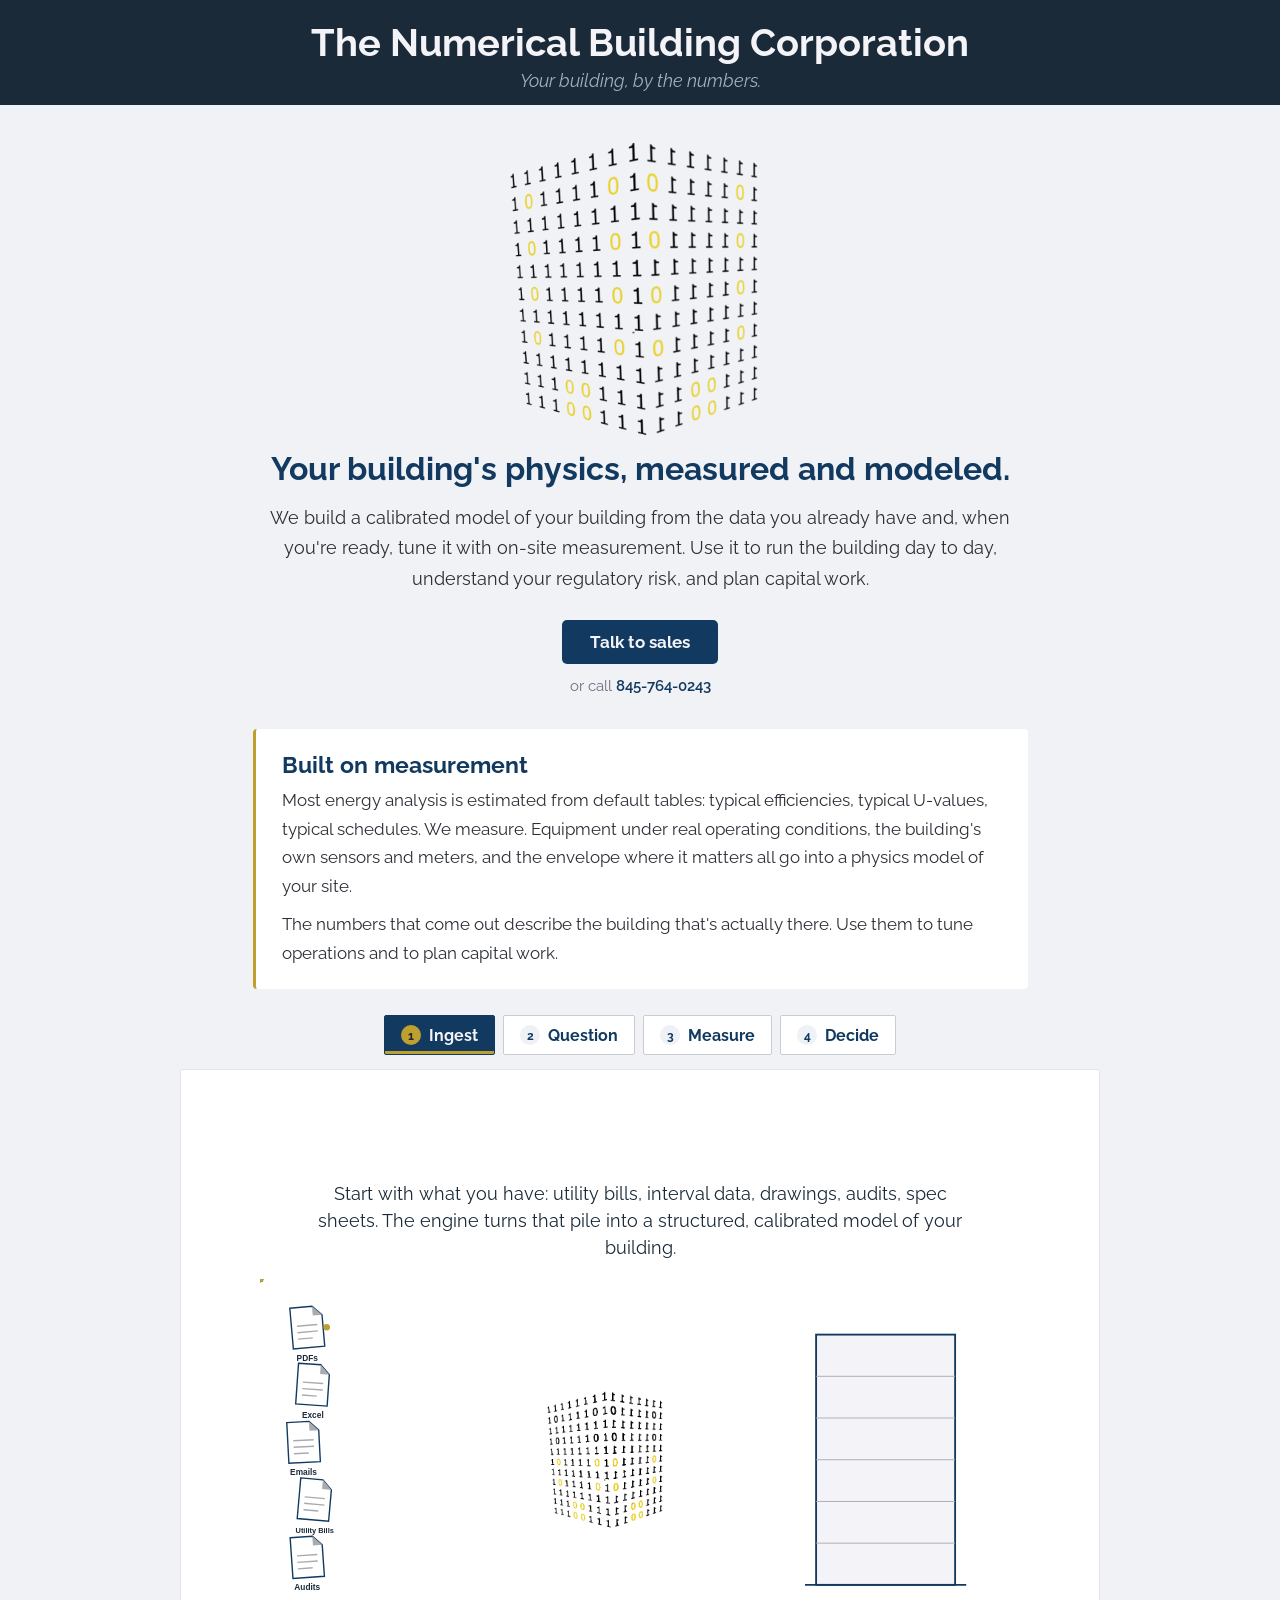
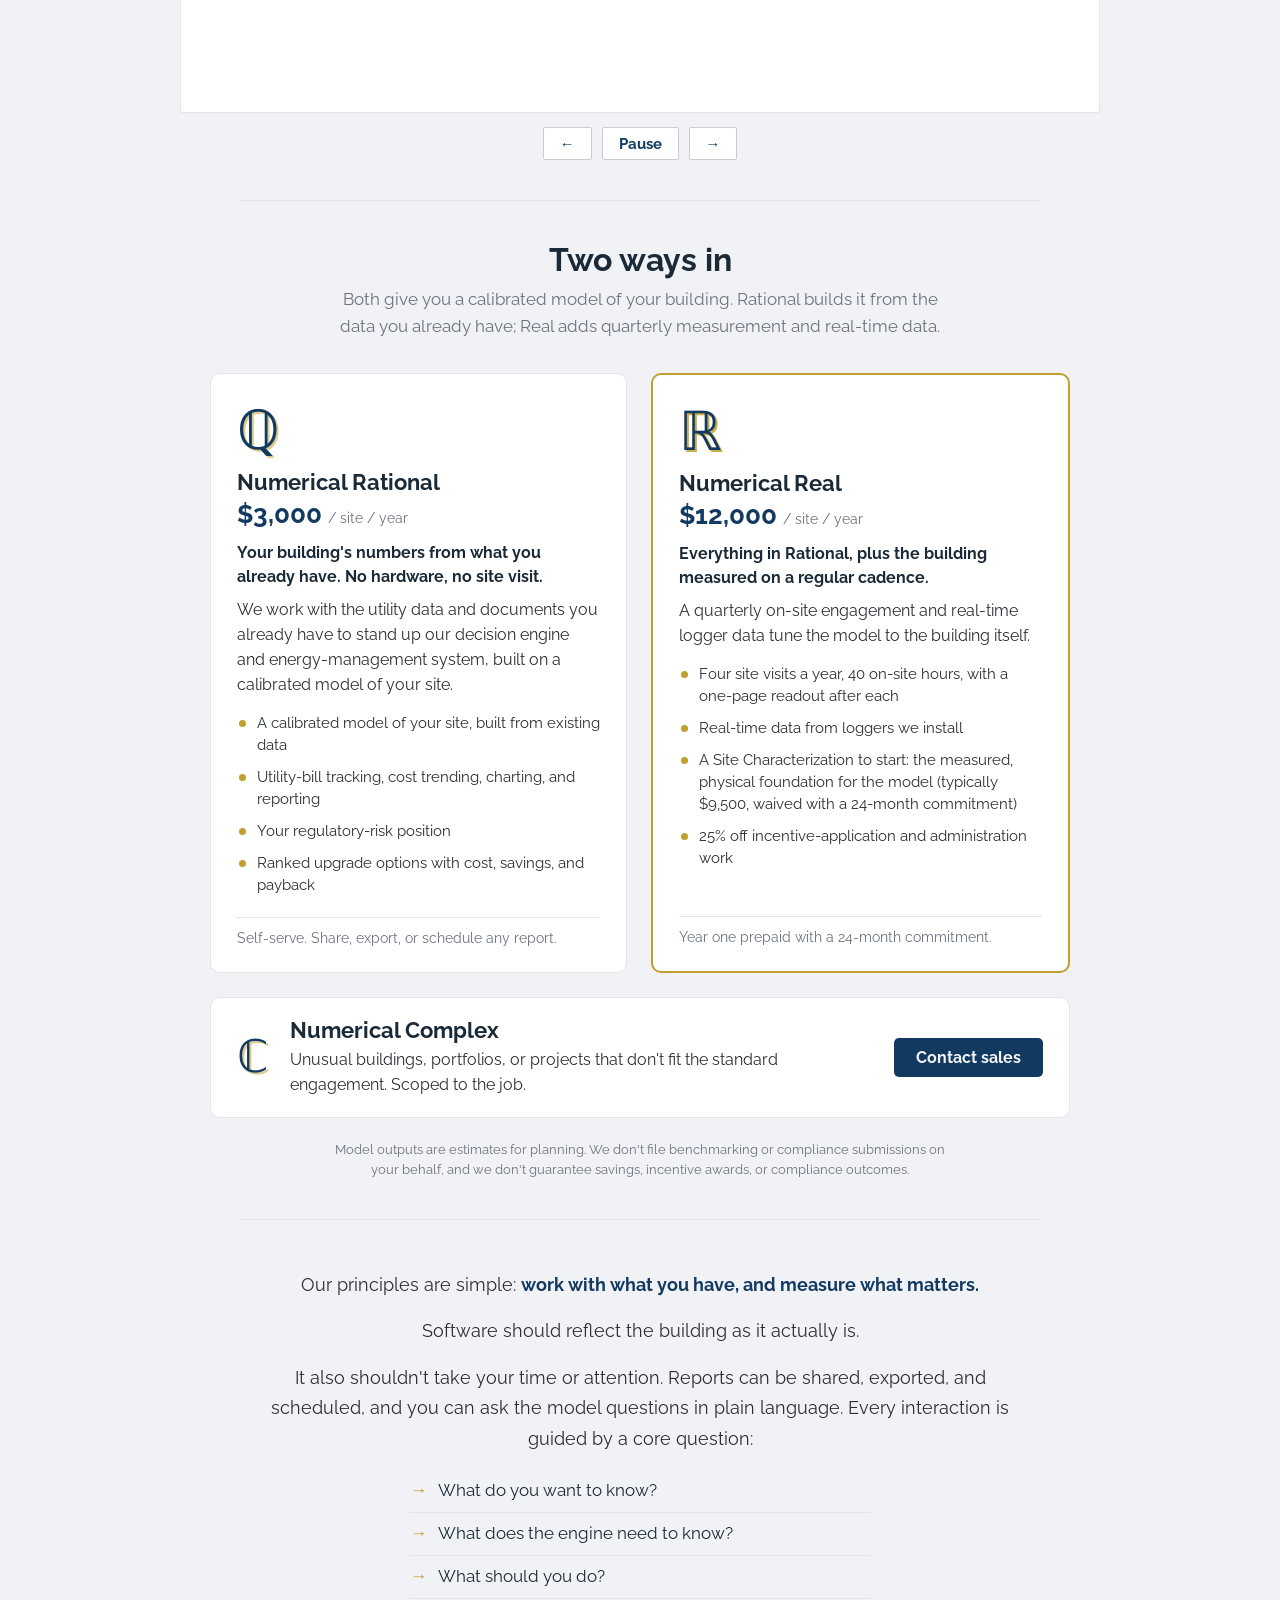
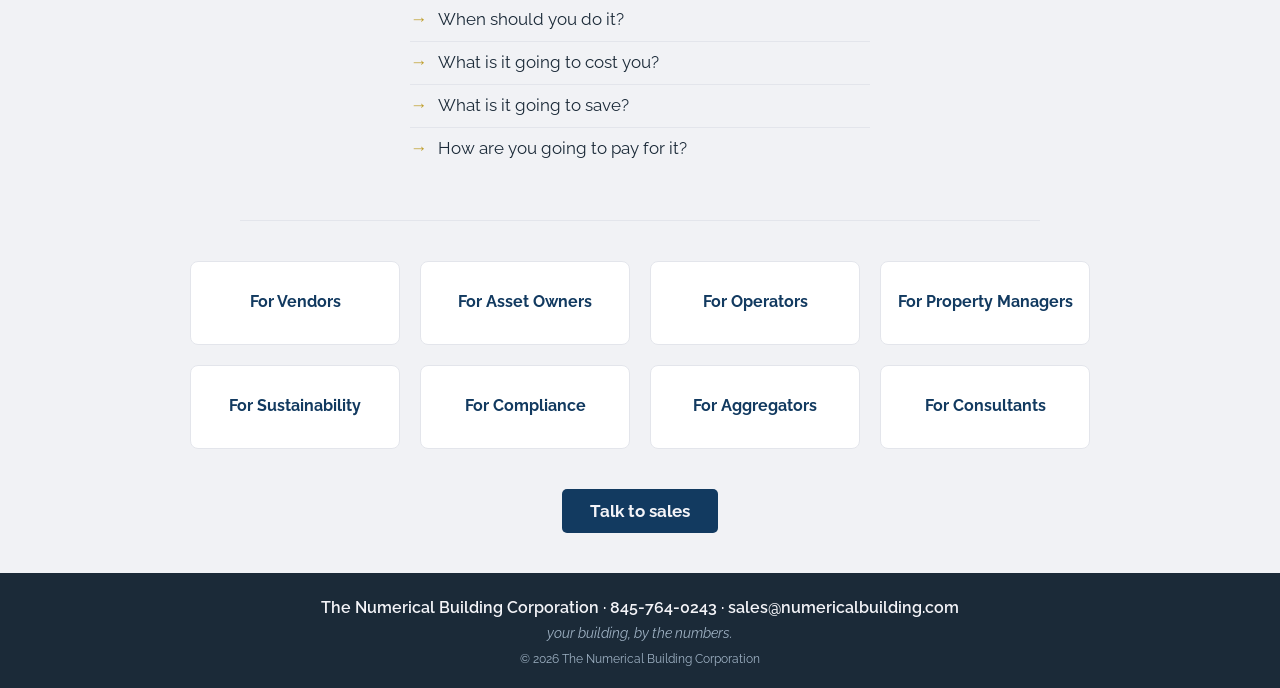
==== commit 3a8bd62e: "Return site to Raleway Co-Authored-By: Claude Opus 5.5 <noreply@anthropic.com>" ====
--- a/index.html
+++ b/index.html
@@ -12,7 +12,7 @@
     <meta property="og:type" content="website">
     <link rel="preconnect" href="https://fonts.googleapis.com">
     <link rel="preconnect" href="https://fonts.gstatic.com" crossorigin>
-    <link href="https://fonts.googleapis.com/css2?family=Quicksand:wght@500;600;700&family=Nunito+Sans:ital,wght@0,400;0,600;0,700;1,400&display=swap" rel="stylesheet">
+    <link href="https://fonts.googleapis.com/css2?family=Raleway:ital,wght@0,100..900;1,100..900&display=swap" rel="stylesheet">
     <link rel="icon" type="image/png" href="images/numbuco.png">
     <link rel="stylesheet" href="styles.css">
     <script>document.documentElement.classList.add('js');</script>
@@ -70,7 +70,7 @@
                         </defs>
 
                         <!-- left: unstructured documents -->
-                        <g font-family="'Nunito Sans', Arial, sans-serif" text-anchor="middle">
+                        <g font-family="Arial, sans-serif" text-anchor="middle">
                             <g transform="translate(34,30)">
                                 <g transform="rotate(-5 17 22)">
                                     <path d="M0,0 H24 L34,10 V44 H0 Z" fill="#fff" stroke="#123A60" stroke-width="1.5"/>
@@ -215,9 +215,9 @@
                                 <path d="M22,78 C72,78 82,20 110,20 C138,20 148,78 198,78" fill="none" stroke="#123A60" stroke-width="2"/>
                                 <line x1="110" y1="22" x2="110" y2="78" stroke="#BF9F2E" stroke-width="2" stroke-dasharray="3,3"/>
                                 <circle cx="110" cy="20" r="3.5" fill="#BF9F2E" stroke="#1B2A38" stroke-width="0.5"/>
-                                <text x="22" y="92" font-family="'Nunito Sans', Arial, sans-serif" font-size="8" fill="#777" text-anchor="middle">0.5</text>
-                                <text x="110" y="93" font-family="'Nunito Sans', Arial, sans-serif" font-size="9" fill="#123A60" font-weight="bold" text-anchor="middle">U &#8776; 1.0</text>
-                                <text x="198" y="92" font-family="'Nunito Sans', Arial, sans-serif" font-size="8" fill="#777" text-anchor="middle">1.5</text>
+                                <text x="22" y="92" font-family="Arial, sans-serif" font-size="8" fill="#777" text-anchor="middle">0.5</text>
+                                <text x="110" y="93" font-family="Arial, sans-serif" font-size="9" fill="#123A60" font-weight="bold" text-anchor="middle">U &#8776; 1.0</text>
+                                <text x="198" y="92" font-family="Arial, sans-serif" font-size="8" fill="#777" text-anchor="middle">1.5</text>
                             </svg>
                             <p class="uchart-cap">Estimated window U&#8209;value &mdash; right where single glazing lives.</p>
                             <div class="bubble-actions"><span class="chip">Yes</span><span class="chip ghost">Not sure</span></div>
@@ -232,9 +232,9 @@
                                 <path d="M97,80 C115,80 119,28 128,28 C137,28 141,80 159,80 Z" fill="#C0392B" fill-opacity="0.16"/>
                                 <path d="M97,80 C115,80 119,28 128,28 C137,28 141,80 159,80" fill="none" stroke="#C0392B" stroke-width="2"/>
                                 <line x1="128" y1="30" x2="128" y2="80" stroke="#C0392B" stroke-width="1" stroke-dasharray="2,2"/>
-                                <text x="99" y="18" font-family="'Nunito Sans', Arial, sans-serif" font-size="9" font-weight="bold" fill="#1B2A38" text-anchor="middle">&Delta;T &#8776; 8&deg;</text>
-                                <text x="71" y="94" font-family="'Nunito Sans', Arial, sans-serif" font-size="8" font-weight="bold" fill="#123A60" text-anchor="middle">42&deg; supply</text>
-                                <text x="128" y="94" font-family="'Nunito Sans', Arial, sans-serif" font-size="8" font-weight="bold" fill="#C0392B" text-anchor="middle">50&deg; return</text>
+                                <text x="99" y="18" font-family="Arial, sans-serif" font-size="9" font-weight="bold" fill="#1B2A38" text-anchor="middle">&Delta;T &#8776; 8&deg;</text>
+                                <text x="71" y="94" font-family="Arial, sans-serif" font-size="8" font-weight="bold" fill="#123A60" text-anchor="middle">42&deg; supply</text>
+                                <text x="128" y="94" font-family="Arial, sans-serif" font-size="8" font-weight="bold" fill="#C0392B" text-anchor="middle">50&deg; return</text>
                             </svg>
                             <p class="uchart-cap">Modeled chilled&#8209;water supply vs. return &mdash; only ~8&deg;F apart.</p>
                             <p class="bubble-note">We need more data to be sure.</p>
@@ -256,14 +256,14 @@
                     </defs>
 
                     <circle cx="648" cy="34" r="5" fill="#BF9F2E"><animate attributeName="opacity" values="0.25;1;0.25" dur="1.4s" repeatCount="indefinite"/></circle>
-                    <text x="660" y="38" font-family="'Nunito Sans', Arial, sans-serif" font-size="12" font-weight="bold" fill="#1B2A38">REAL-TIME</text>
+                    <text x="660" y="38" font-family="Arial, sans-serif" font-size="12" font-weight="bold" fill="#1B2A38">REAL-TIME</text>
 
                     <use href="#W1" stroke="#A9ABAF" stroke-width="2" fill="none"/>
                     <use href="#W2" stroke="#A9ABAF" stroke-width="2" fill="none"/>
                     <use href="#W3" stroke="#A9ABAF" stroke-width="2" fill="none"/>
                     <use href="#W4" stroke="#A9ABAF" stroke-width="2" fill="none"/>
 
-                    <g font-family="'Nunito Sans', Arial, sans-serif" text-anchor="middle">
+                    <g font-family="Arial, sans-serif" text-anchor="middle">
                         <rect x="82" y="16" width="26" height="52" rx="2" fill="#123A60"/>
                         <circle cx="89" cy="23" r="1.6" fill="#BF9F2E"/>
                         <circle cx="95" cy="23" r="1.6" fill="#A9ABAF"/>
--- a/styles.css
+++ b/styles.css
@@ -15,8 +15,8 @@
     --on-dark: #f4f4f8;
     --on-dark-muted: #9fb2c4;
 
-    --font-head: 'Quicksand', 'Nunito Sans', 'Helvetica Neue', Arial, sans-serif;
-    --font-body: 'Nunito Sans', 'Helvetica Neue', Arial, sans-serif;
+    --font-head: 'Raleway', sans-serif;
+    --font-body: 'Raleway', sans-serif;
     --font-math: 'STIX Two Math', 'Cambria Math', 'Latin Modern Math', Georgia, 'Times New Roman', serif;
 }
 
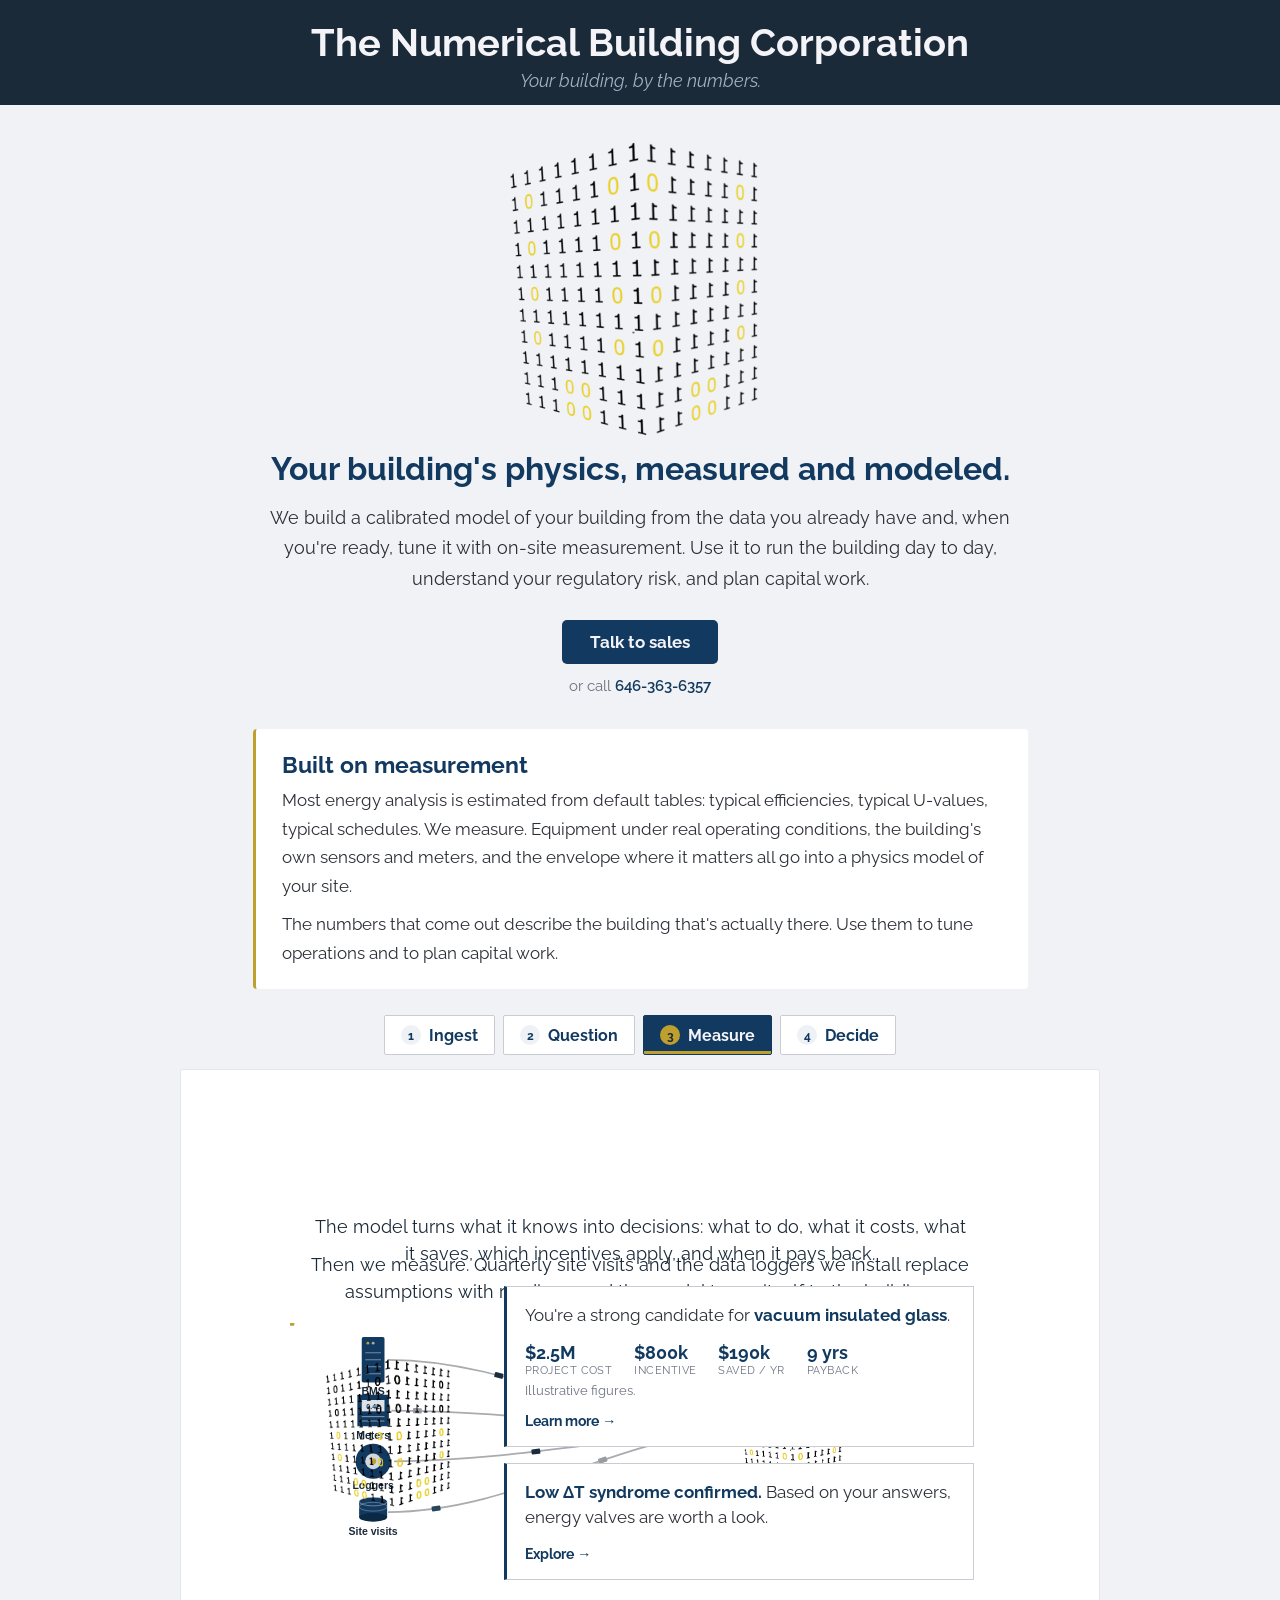
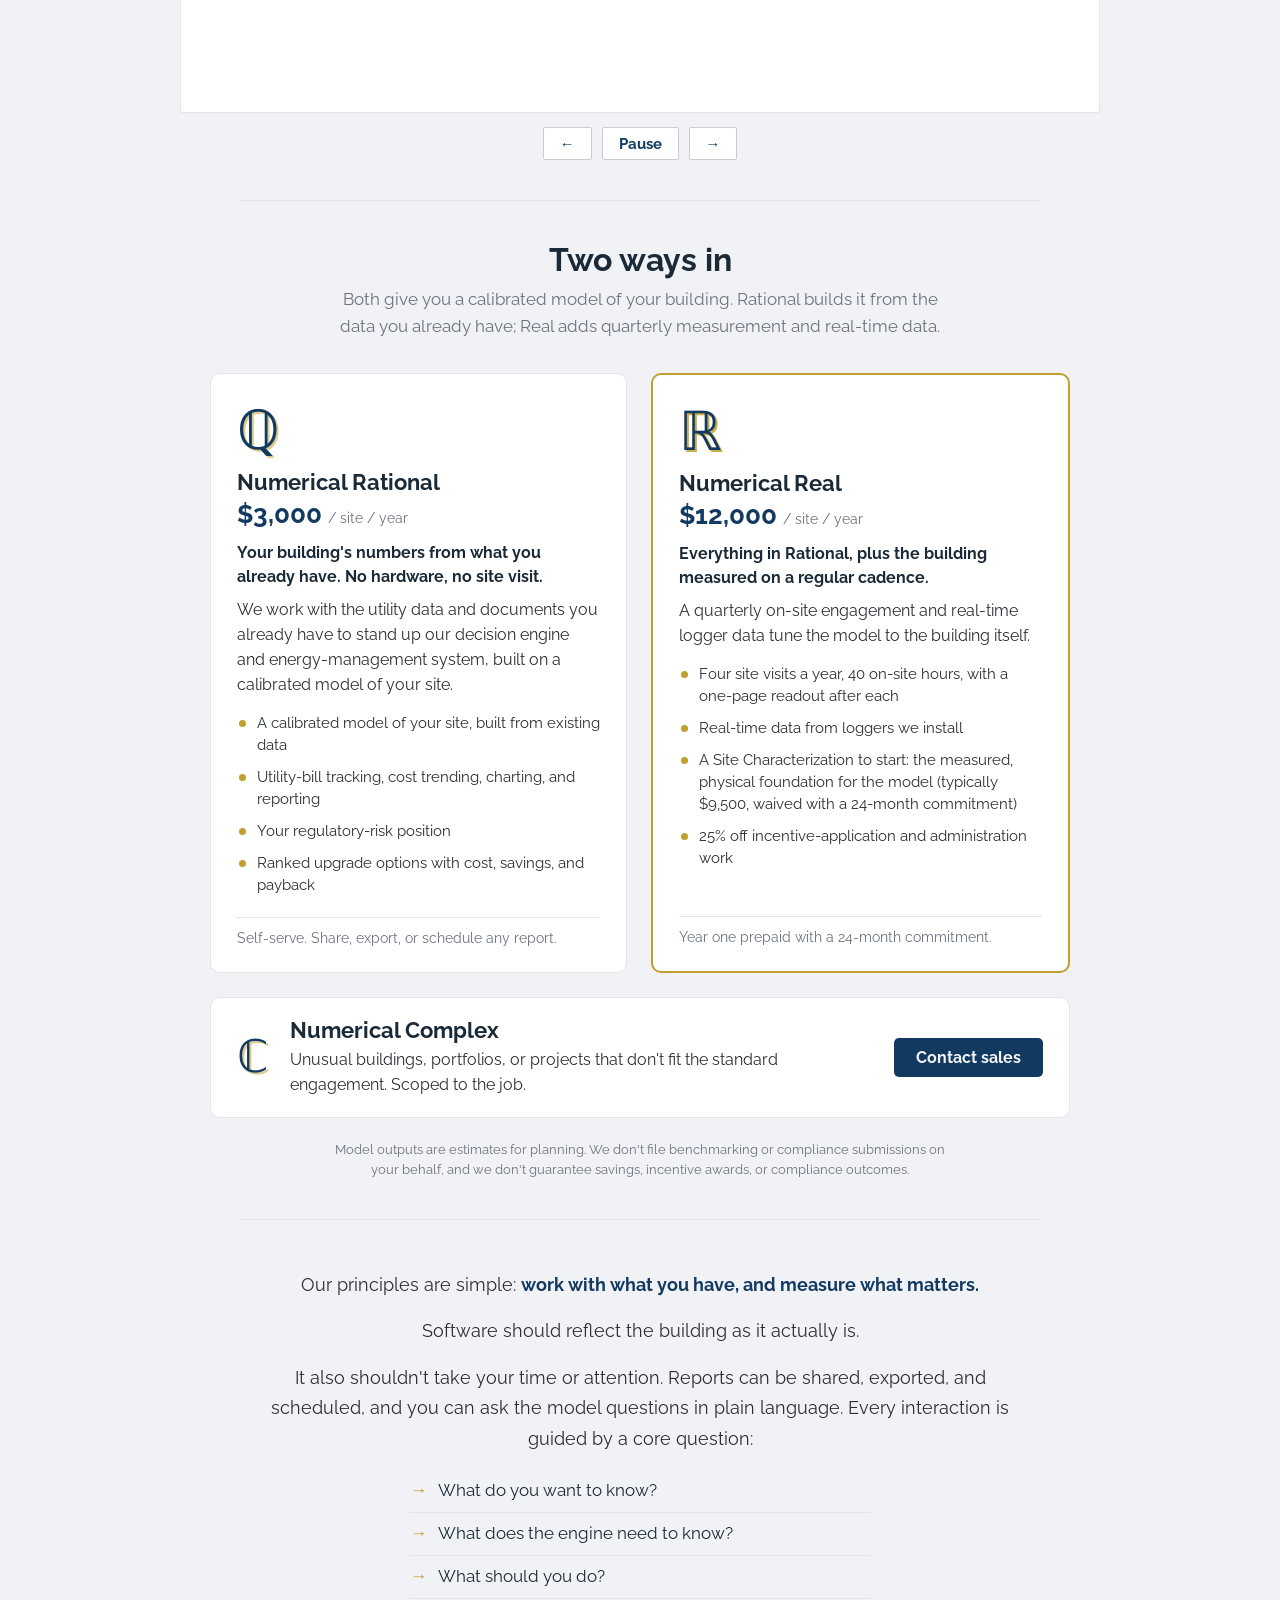
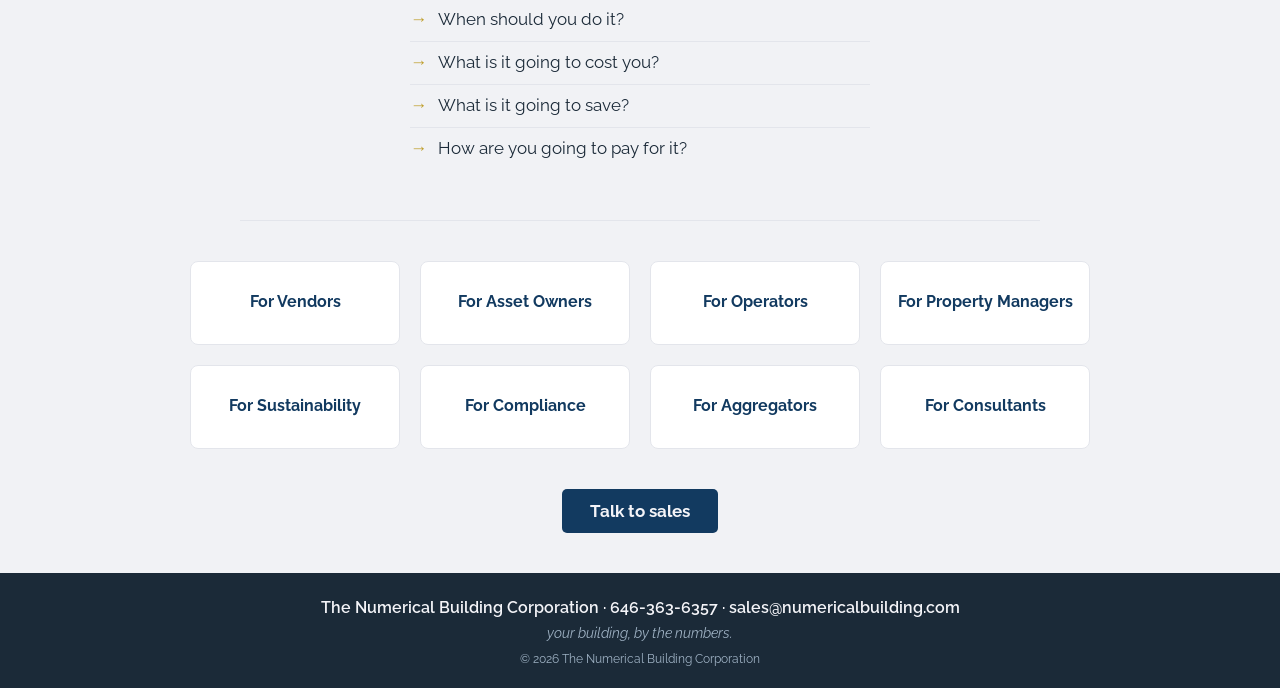
==== commit 3cec5e2e: "Use 646 business line on site Co-Authored-By: Claude Opus 5.5 <noreply@anthropic.com>" ====
--- a/index.html
+++ b/index.html
@@ -33,7 +33,7 @@
         </p>
         <div class="cta">
             <a href="mailto:sales@numericalbuilding.com?subject=Numerical%20Building%20inquiry">Talk to sales</a>
-            <p class="cta-alt">or call <a href="tel:+18457640243">845-764-0243</a></p>
+            <p class="cta-alt">or call <a href="tel:+16463636357">646-363-6357</a></p>
         </div>
     </div>
 
@@ -437,7 +437,7 @@
     </div>
 
     <footer>
-        <p class="foot-who">The Numerical Building Corporation &middot; <a href="tel:+18457640243">845-764-0243</a> &middot; <a href="mailto:sales@numericalbuilding.com">sales@numericalbuilding.com</a></p>
+        <p class="foot-who">The Numerical Building Corporation &middot; <a href="tel:+16463636357">646-363-6357</a> &middot; <a href="mailto:sales@numericalbuilding.com">sales@numericalbuilding.com</a></p>
         <p class="foot-tag">your building, by the numbers.</p>
         <p class="foot-copy">&copy; 2026 The Numerical Building Corporation</p>
     </footer>
